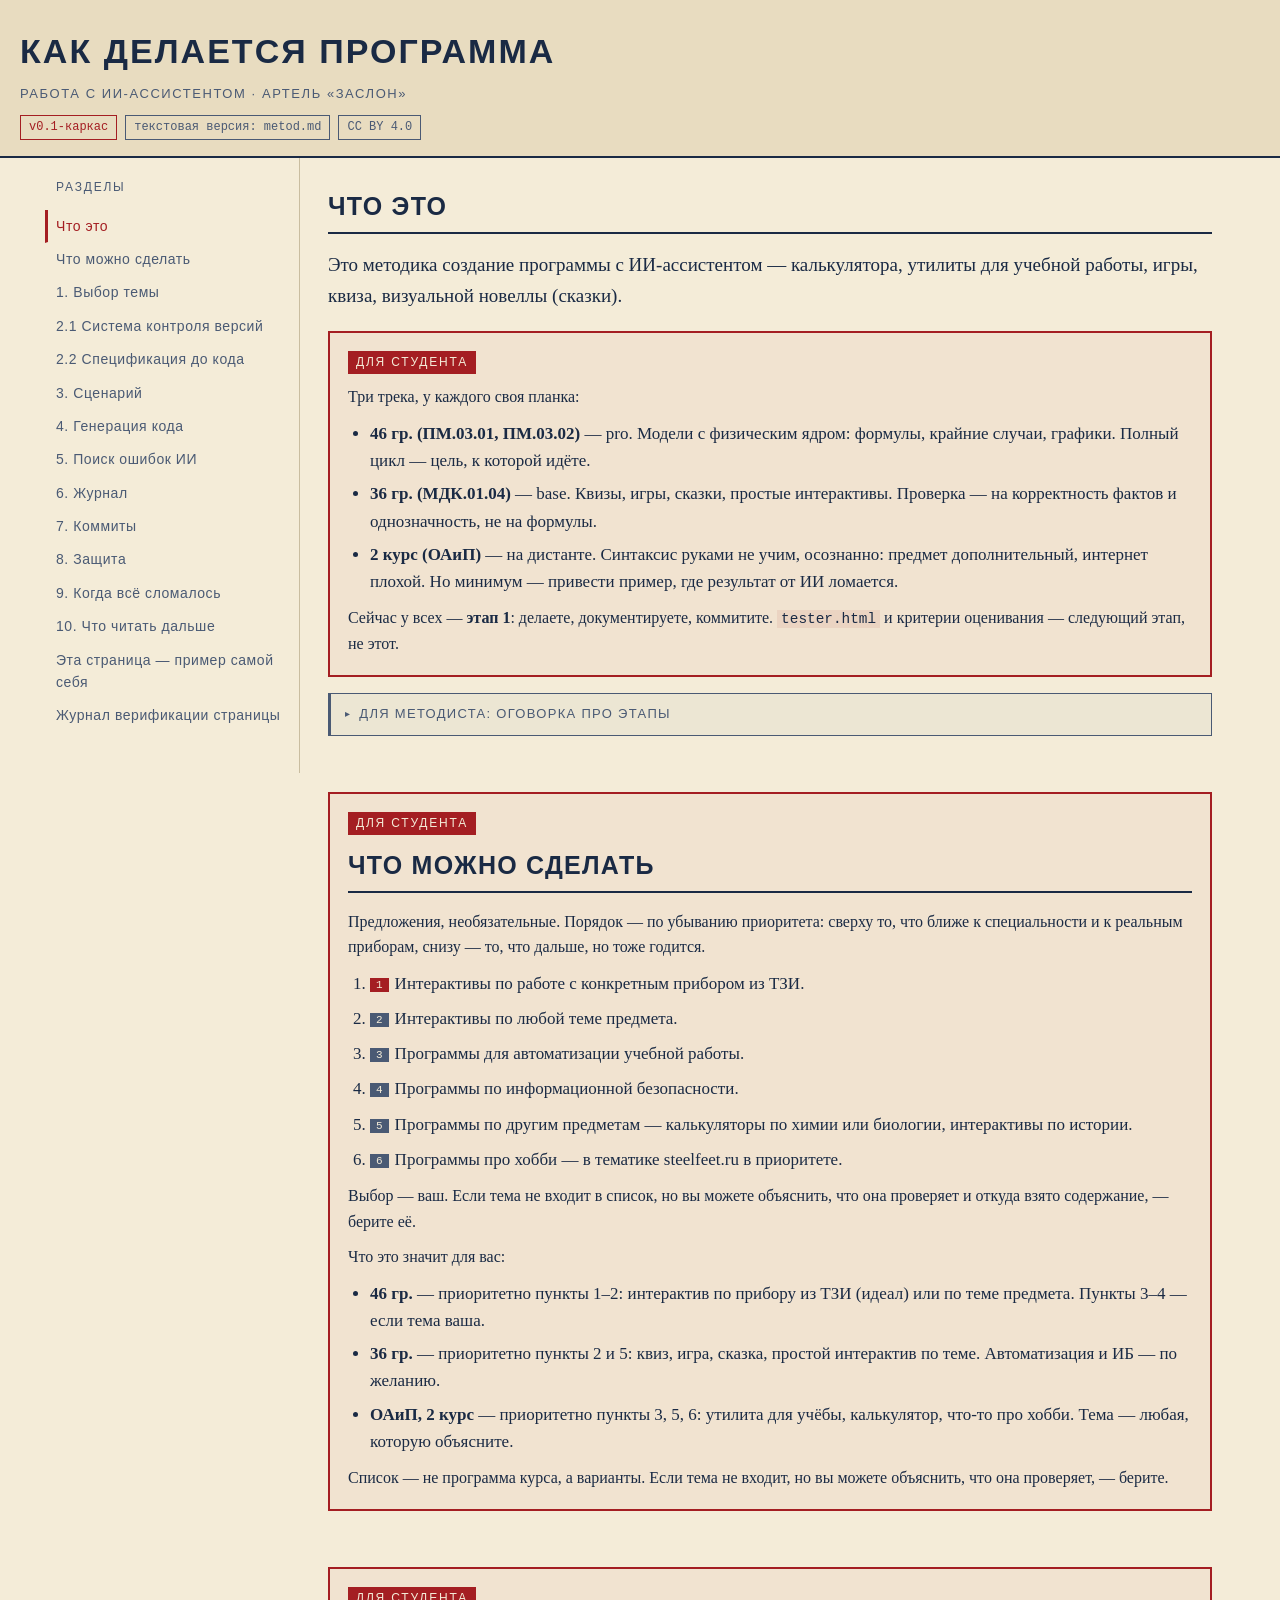
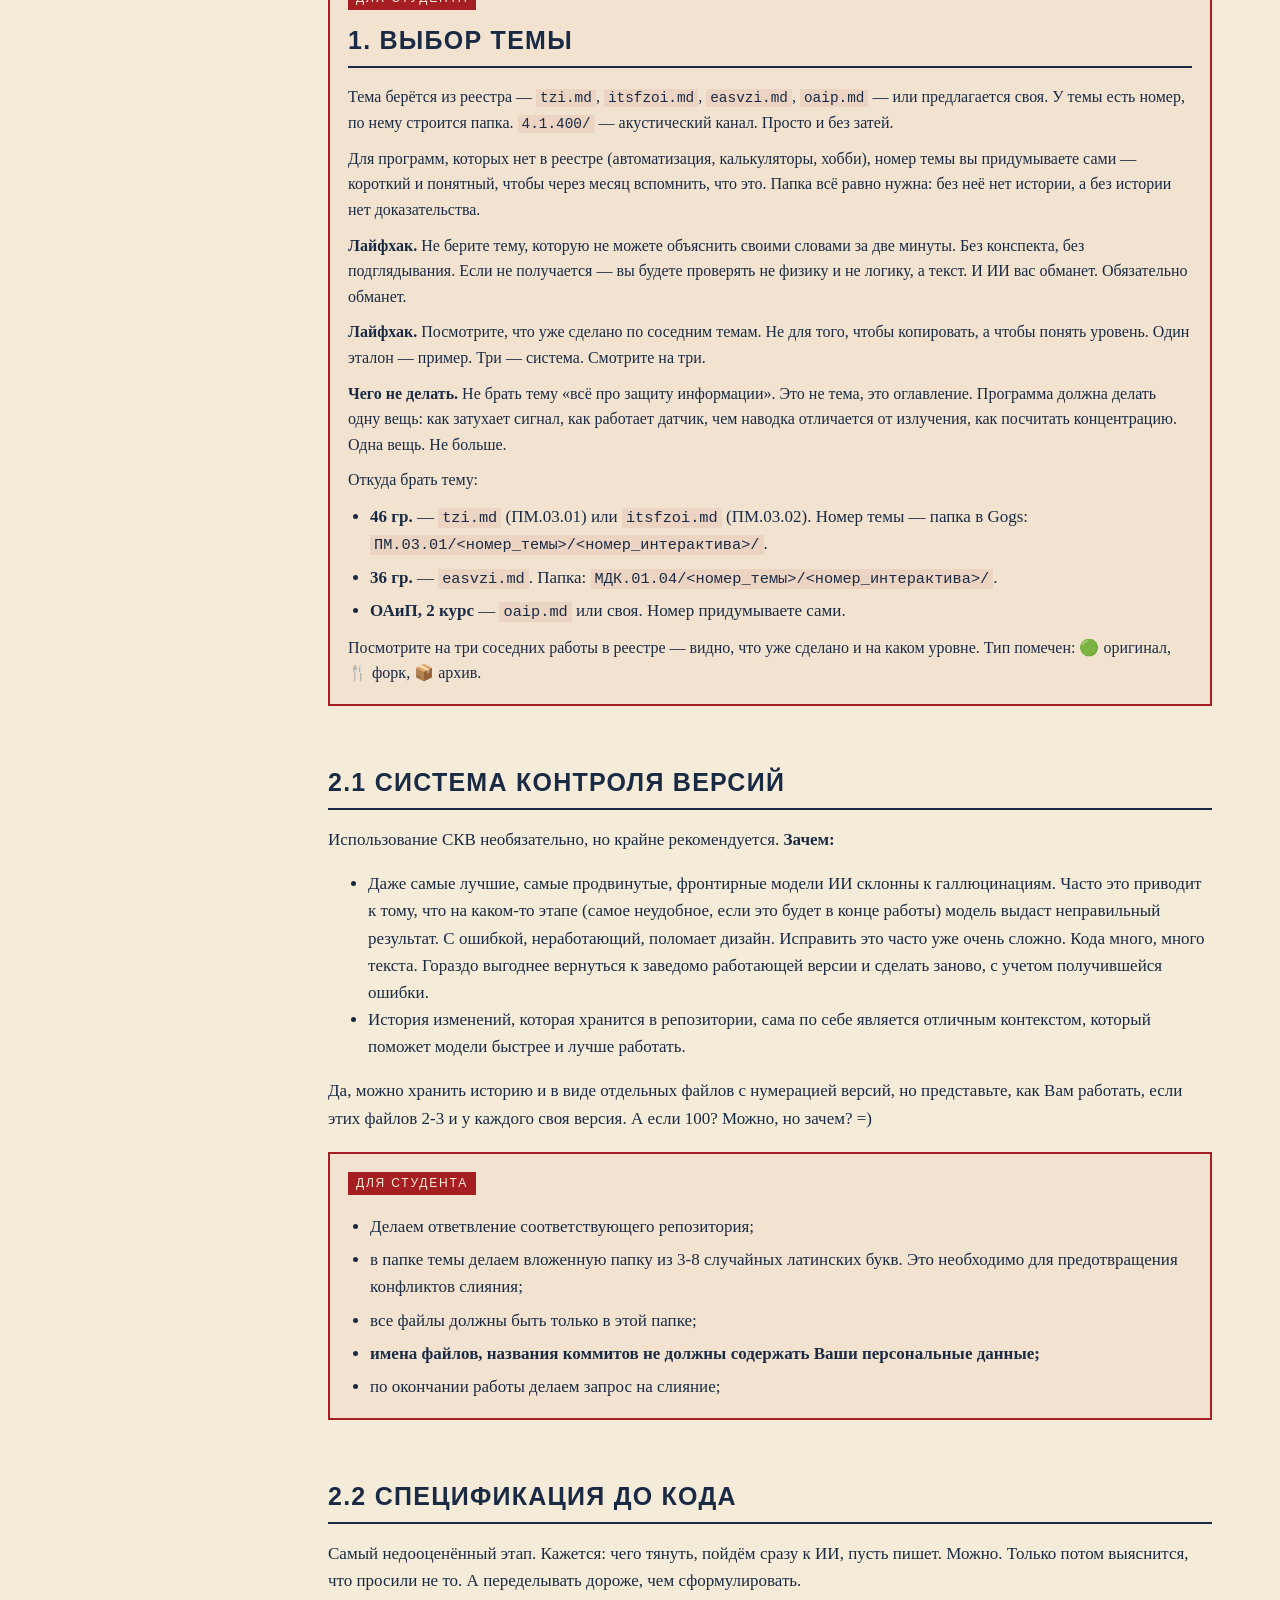
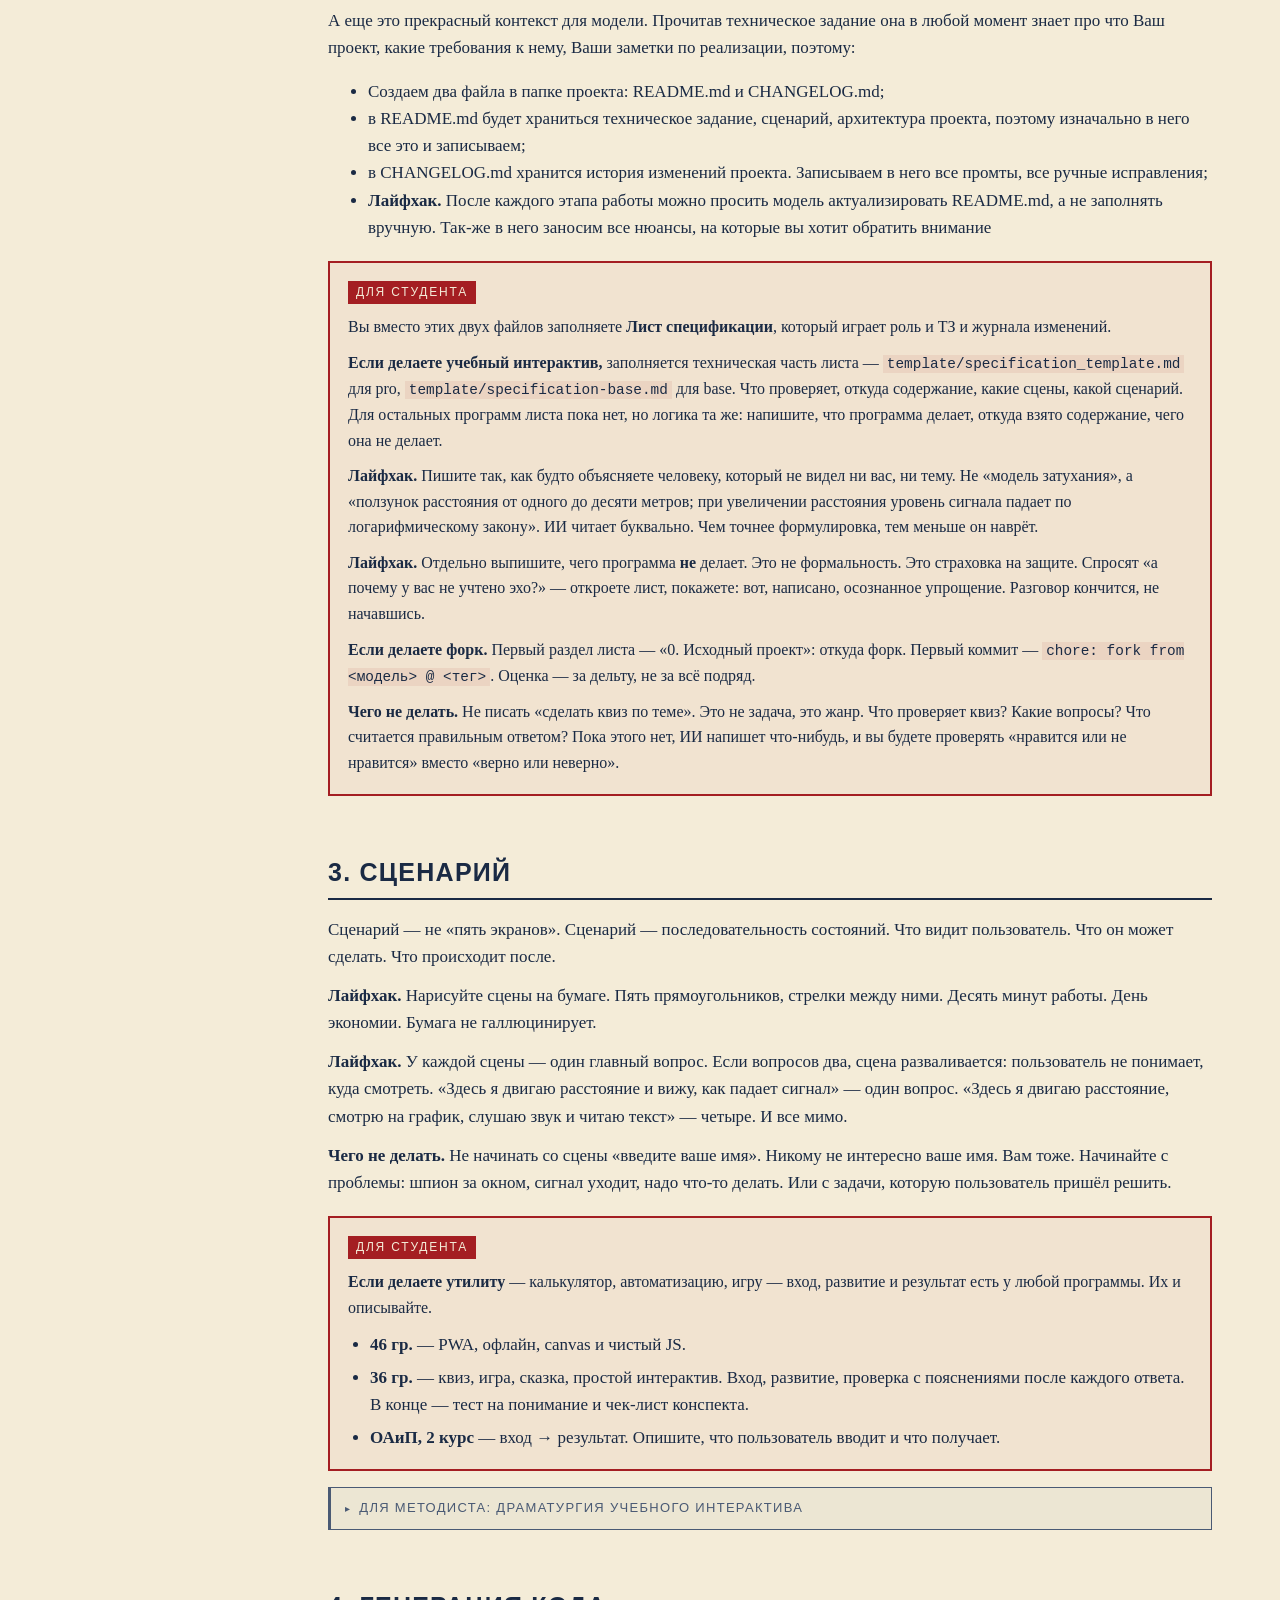
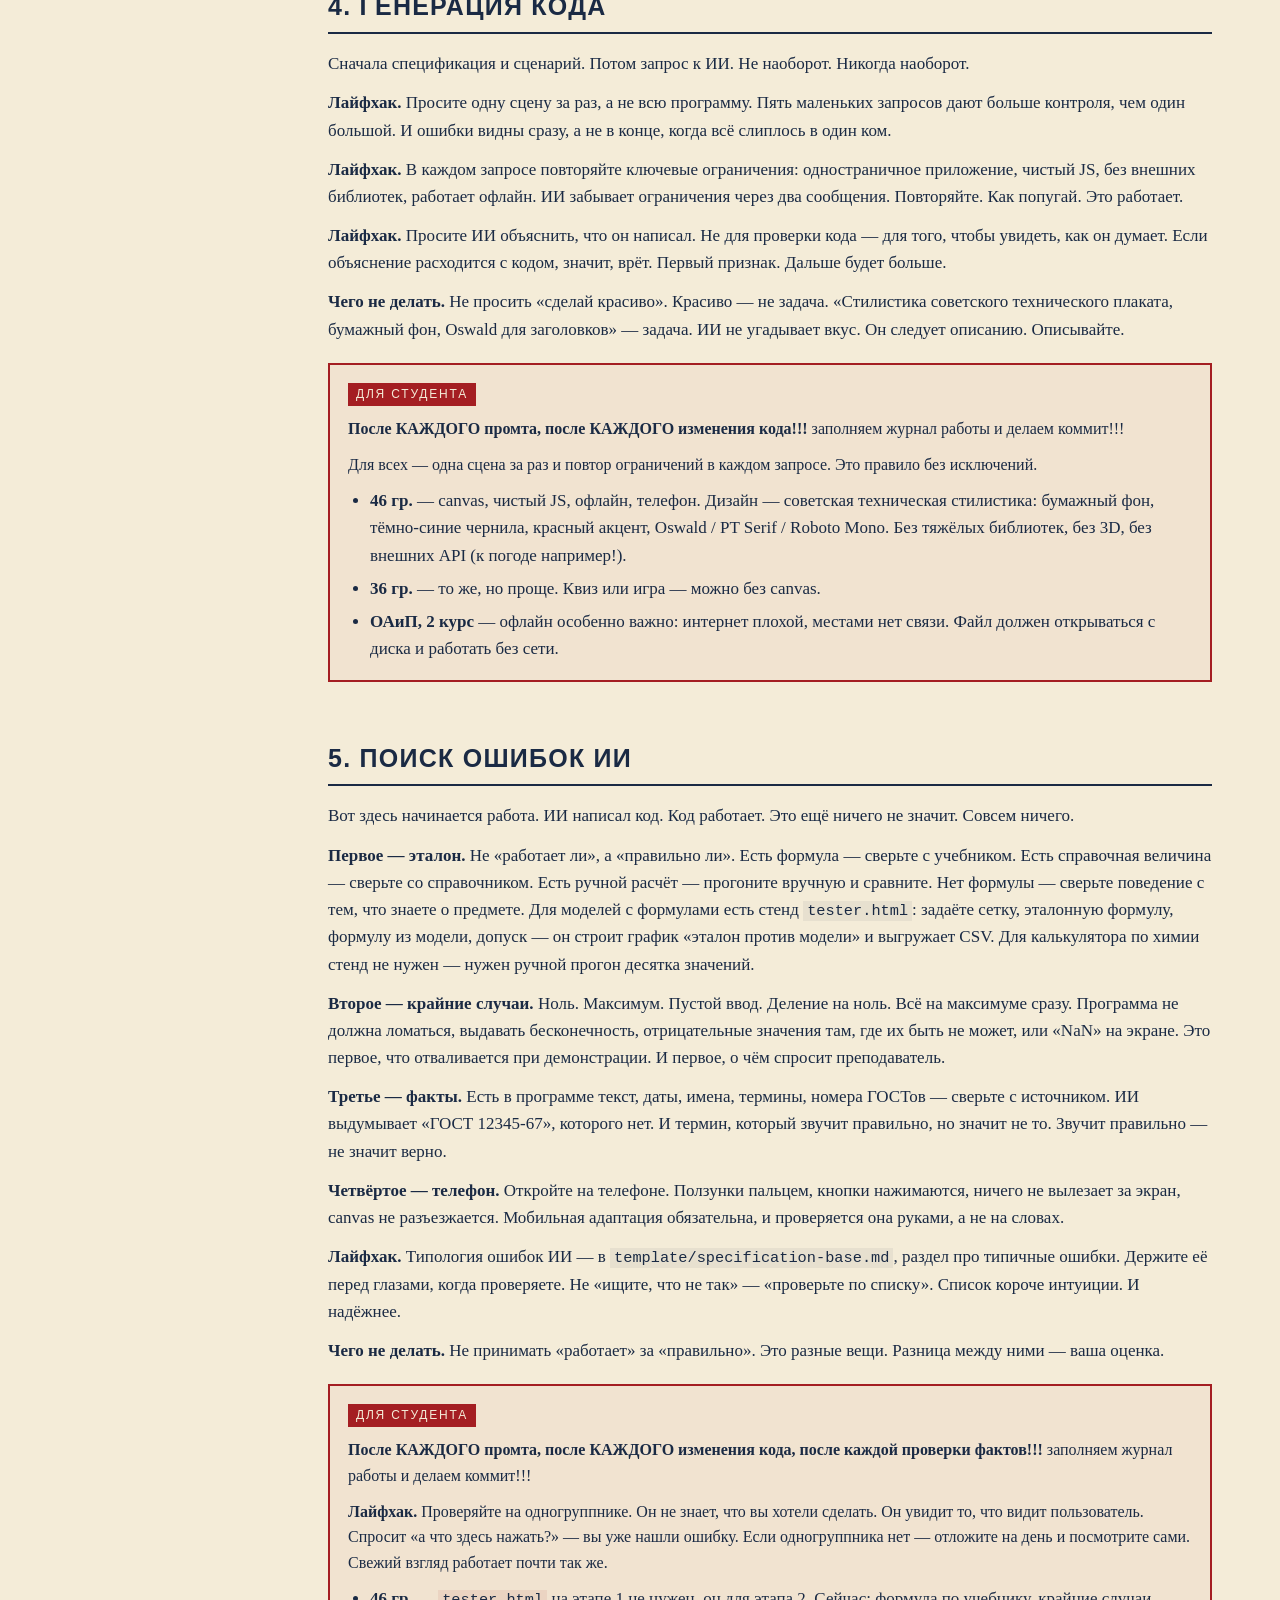
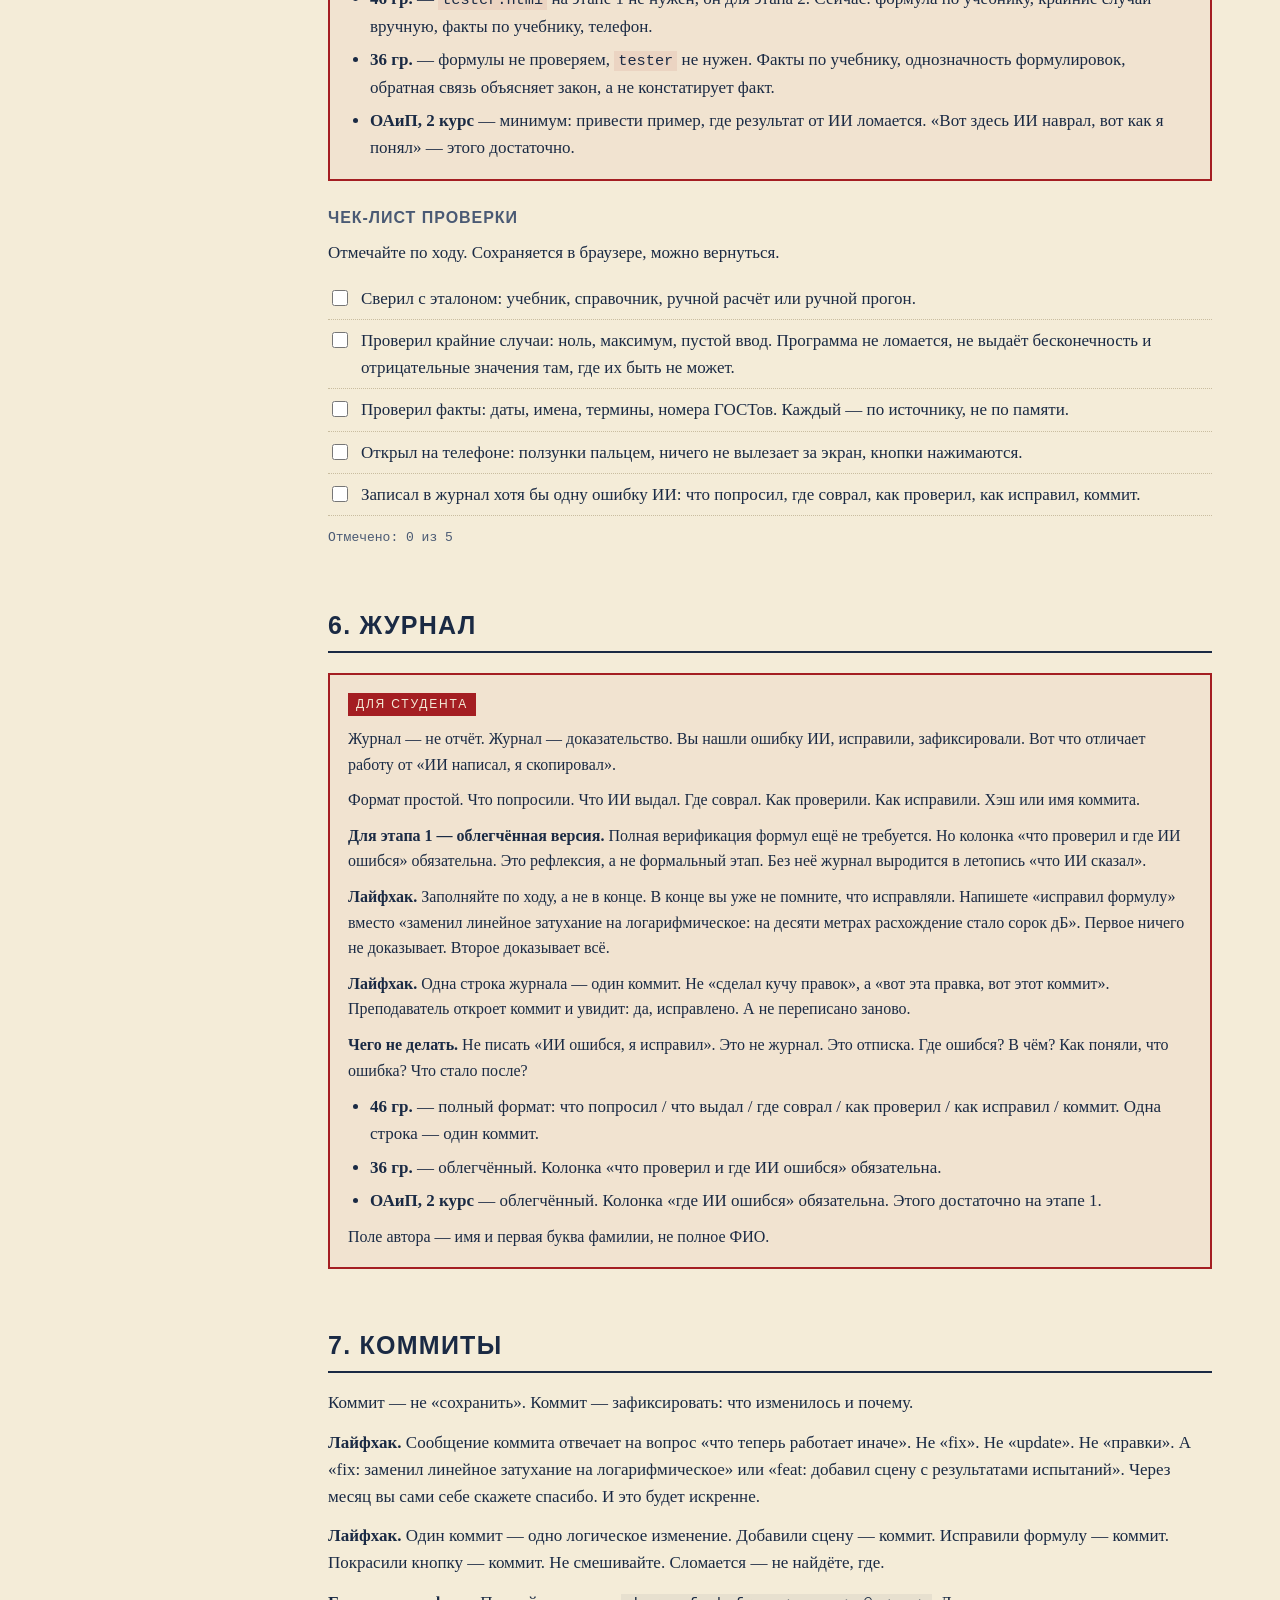
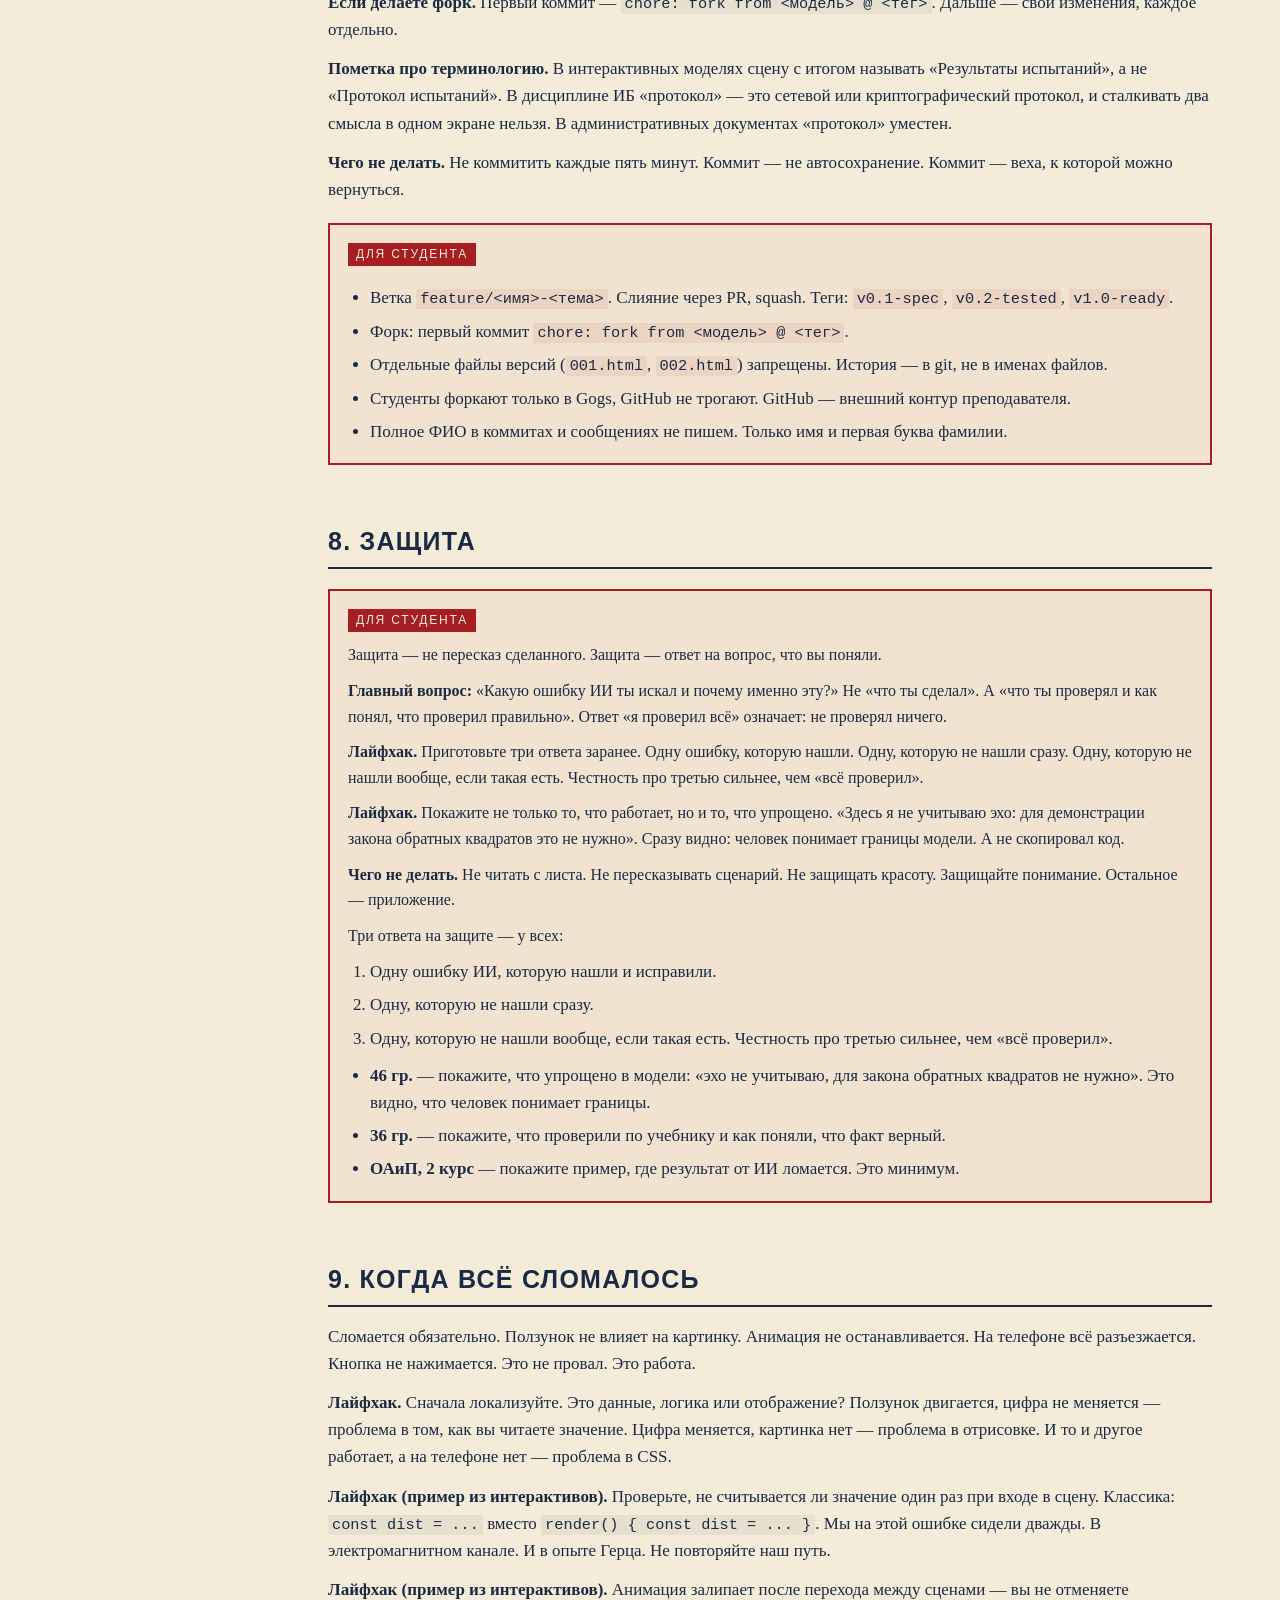
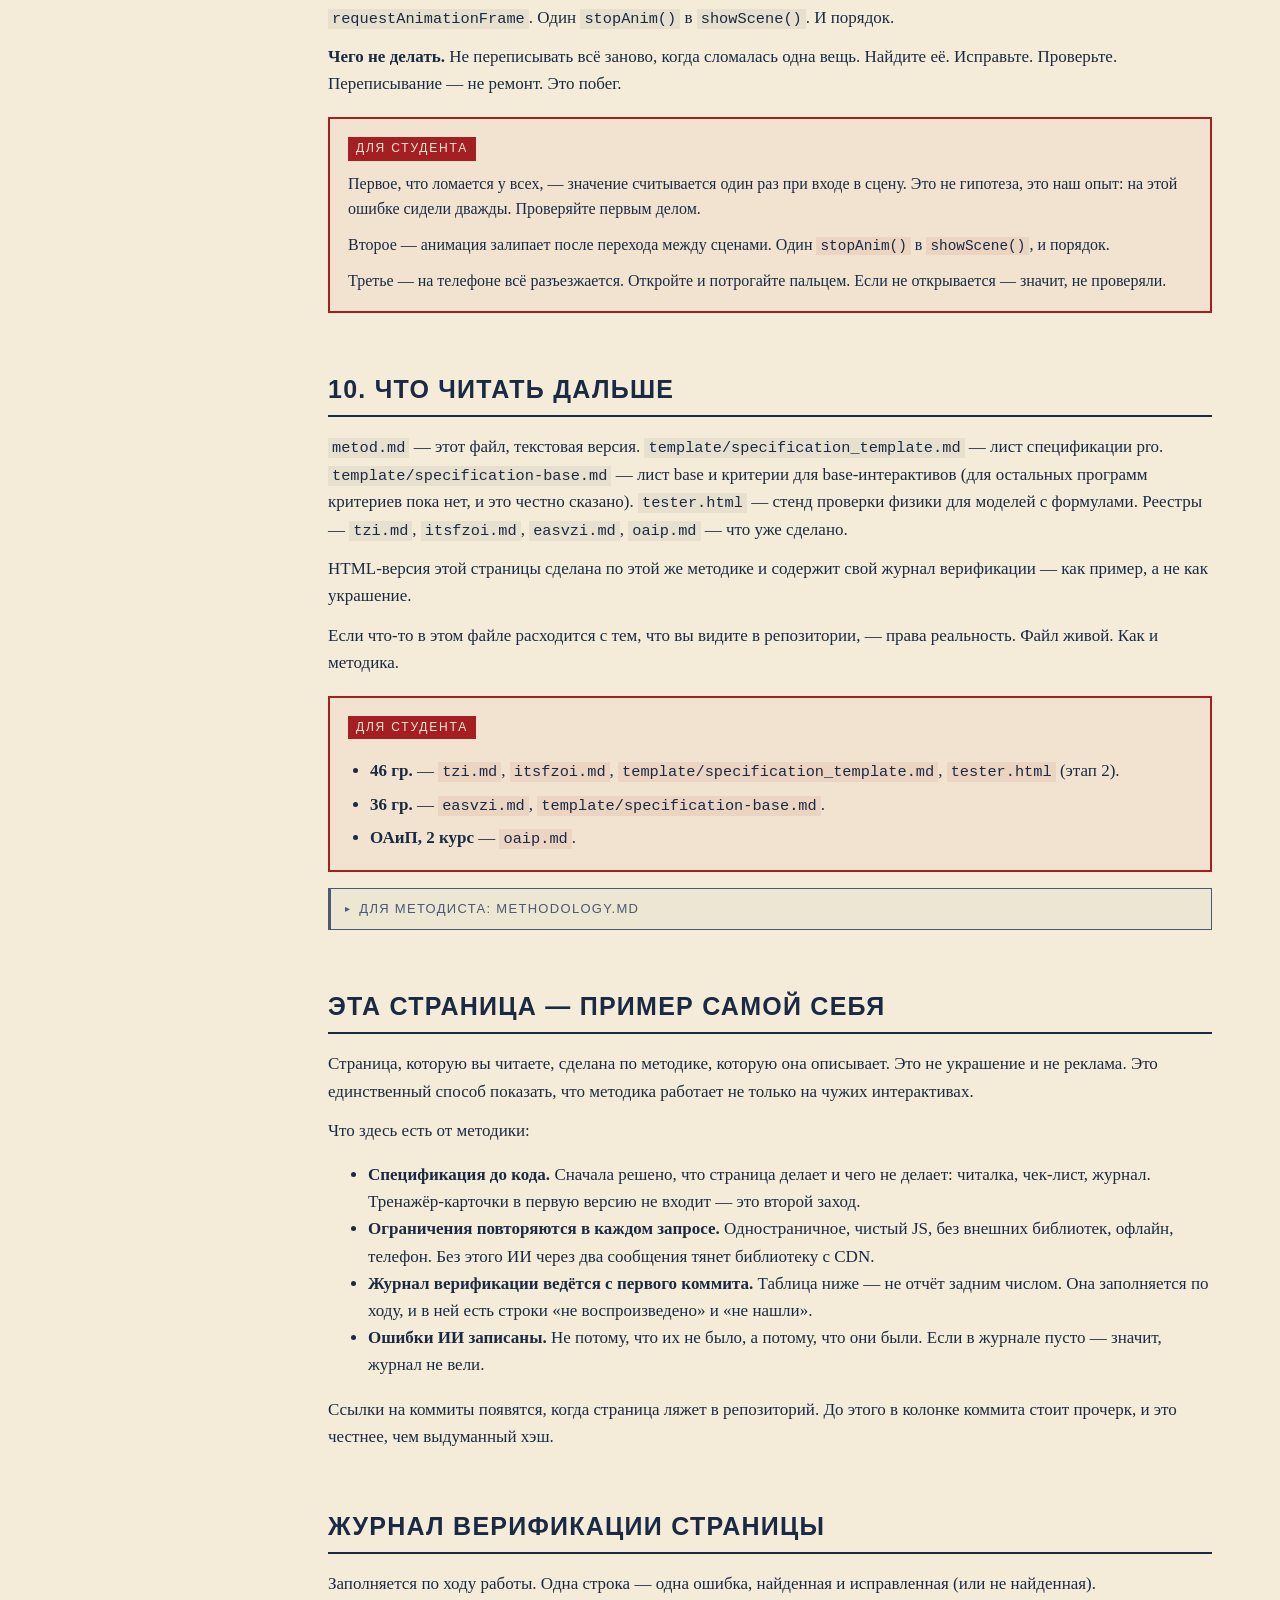
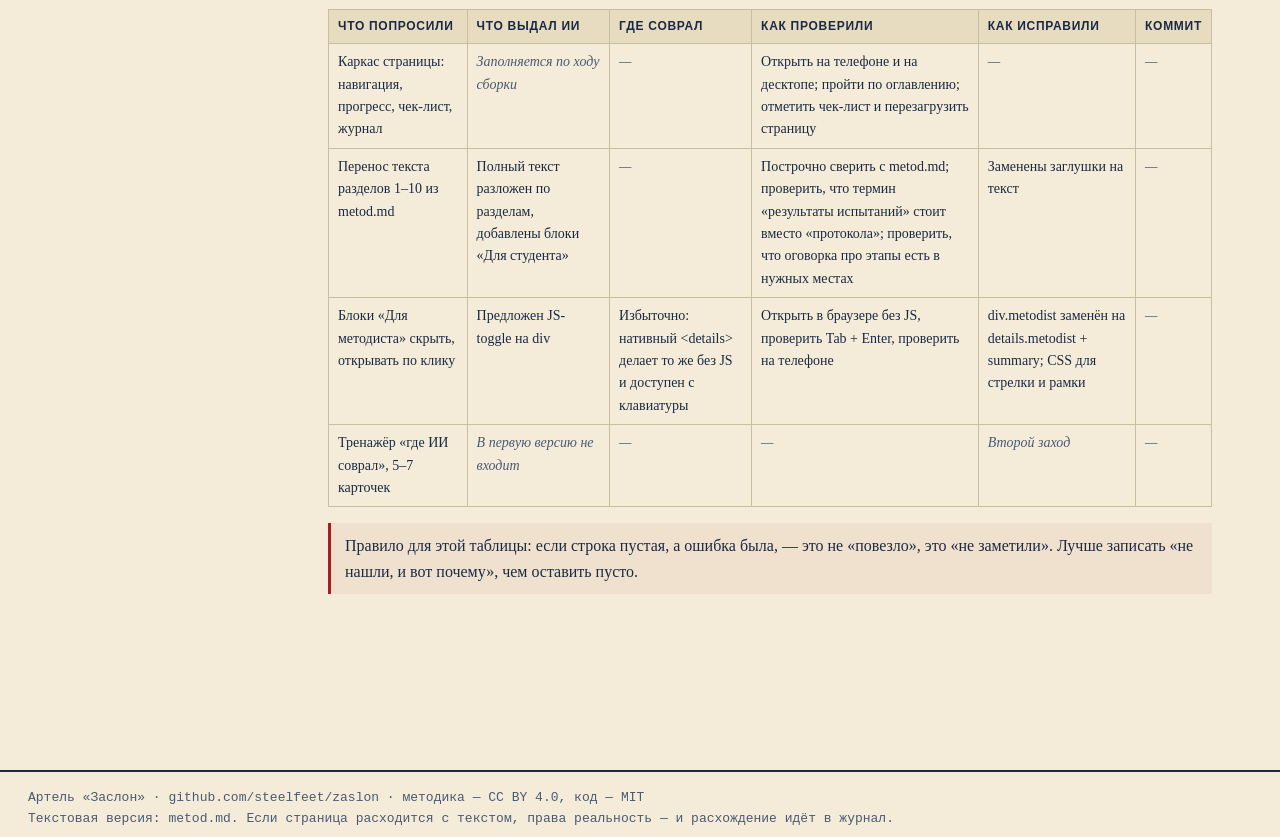
==== metod.html @ 41c7e854 "v.0.1.1.2 [metod.html] ✅ DONE" ====
<!DOCTYPE html>
<html lang="ru">
<head>
<meta charset="utf-8">
<meta name="viewport" content="width=device-width, initial-scale=1">
<title>Как делается программа — Артель «Заслон»</title>
<style>
  :root{
    --paper:#f4ecd8;
    --paper-dark:#e8dcc0;
    --ink:#1a2a44;
    --ink-soft:#4a5a74;
    --accent:#a41e22;
    --rule:#c9bda0;
    --ok:#2e6b3e;
    --warn:#8a5a00;
  }
  *{box-sizing:border-box}
  html{scroll-behavior:smooth}
  body{
    margin:0;
    background:var(--paper);
    color:var(--ink);
    font-family:'PT Serif', Georgia, 'Times New Roman', serif;
    font-size:17px;
    line-height:1.6;
  }
  #progress{
    position:fixed;top:0;left:0;height:3px;width:0;
    background:var(--accent);z-index:100;transition:width .1s linear;
  }
  header.masthead{
    border-bottom:2px solid var(--ink);
    padding:24px 20px 16px;
    background:var(--paper-dark);
  }
  header.masthead h1{
    font-family:'Oswald','Arial Narrow',Impact,sans-serif;
    font-size:clamp(22px,4vw,34px);
    letter-spacing:.06em;
    text-transform:uppercase;
    margin:0 0 6px;
  }
  header.masthead .sub{
    font-family:'Oswald','Arial Narrow',Impact,sans-serif;
    color:var(--ink-soft);
    letter-spacing:.12em;
    font-size:13px;
    text-transform:uppercase;
  }
  .badges{margin-top:10px;display:flex;gap:8px;flex-wrap:wrap}
  .badge{
    font-family:'Roboto Mono',Consolas,monospace;
    font-size:12px;
    border:1px solid var(--ink-soft);
    padding:2px 8px;
    color:var(--ink-soft);
  }
  .badge.accent{border-color:var(--accent);color:var(--accent)}

  .layout{display:grid;grid-template-columns:260px 1fr;gap:0;max-width:1200px;margin:0 auto}
  nav.toc{
    position:sticky;top:0;align-self:start;
    max-height:100vh;overflow-y:auto;
    padding:20px 16px 40px;
    border-right:1px solid var(--rule);
    font-family:'Oswald','Arial Narrow',Impact,sans-serif;
    font-size:14px;
    letter-spacing:.04em;
  }
  nav.toc a{
    display:block;padding:5px 0;color:var(--ink-soft);
    text-decoration:none;border-bottom:1px dotted transparent;
  }
  nav.toc a:hover{color:var(--ink);border-bottom-color:var(--rule)}
  nav.toc a.active{color:var(--accent);border-left:3px solid var(--accent);padding-left:8px;margin-left:-11px}
  nav.toc .toc-title{font-size:12px;letter-spacing:.15em;color:var(--ink-soft);margin-bottom:12px;text-transform:uppercase}

  main{padding:28px 28px 80px;min-width:0}
  section{margin-bottom:56px;scroll-margin-top:20px}
  h2{
    font-family:'Oswald','Arial Narrow',Impact,sans-serif;
    font-size:clamp(19px,2.6vw,25px);
    letter-spacing:.05em;
    text-transform:uppercase;
    border-bottom:2px solid var(--ink);
    padding-bottom:6px;margin:0 0 16px;
  }
  h3{
    font-family:'Oswald','Arial Narrow',Impact,sans-serif;
    font-size:16px;letter-spacing:.06em;text-transform:uppercase;
    color:var(--ink-soft);margin:24px 0 8px;
  }
  p{margin:0 0 12px}
  .lead{font-size:19px;color:var(--ink)}
  .note{
    border-left:3px solid var(--accent);
    background:rgba(164,30,34,.05);
    padding:10px 14px;margin:16px 0;font-size:16px;
  }
  code{
    font-family:'Roboto Mono',Consolas,monospace;
    font-size:.9em;background:rgba(26,42,68,.06);
    padding:1px 4px;
  }
  ol.priorities{padding-left:22px}
  ol.priorities li{margin-bottom:8px}
  ol.priorities .tag{
    font-family:'Roboto Mono',Consolas,monospace;font-size:11px;
    color:var(--paper);background:var(--ink-soft);
    padding:1px 6px;margin-right:6px;vertical-align:1px;
  }
  ol.priorities li:first-child .tag{background:var(--accent)}

  /* блок «Для студента» */
  .student{
    border:2px solid var(--accent);
    background:rgba(164,30,34,.04);
    padding:14px 18px 8px;
    margin:20px 0 8px;
    position:relative;
  }
  .student::before{
    content:"Для студента";
    display:inline-block;
    font-family:'Oswald','Arial Narrow',Impact,sans-serif;
    font-size:12px;
    letter-spacing:.15em;
    text-transform:uppercase;
    color:var(--paper);
    background:var(--accent);
    padding:2px 8px;
    margin-bottom:10px;
  }
  .student p{margin:0 0 10px;font-size:16px}
  .student ul,.student ol{padding-left:22px;margin:8px 0 10px}
  .student li{margin-bottom:6px}
  .student strong{color:var(--ink)}
  .student code{background:rgba(164,30,34,.08)}

  /* блок «Для методиста» — сворачиваемый */
  details.metodist{
    border:1px solid var(--ink-soft);
    border-left:3px solid var(--ink-soft);
    background:rgba(26,42,68,.03);
    margin:16px 0;
    padding:0;
  }
  details.metodist > summary{
    cursor:pointer;
    padding:10px 14px;
    font-family:'Oswald','Arial Narrow',Impact,sans-serif;
    font-size:13px;
    letter-spacing:.1em;
    text-transform:uppercase;
    color:var(--ink-soft);
    list-style:none;
    user-select:none;
    display:flex;
    align-items:center;
    gap:8px;
  }
  details.metodist > summary::-webkit-details-marker{display:none}
  details.metodist > summary::before{
    content:"▸";
    display:inline-block;
    font-size:10px;
    line-height:1;
    transition:transform .15s ease;
  }
  details.metodist[open] > summary::before{transform:rotate(90deg)}
  details.metodist > summary:hover{color:var(--ink)}
  details.metodist[open]{
    background:rgba(26,42,68,.06);
    border-left-color:var(--ink);
  }
  details.metodist[open] > summary{color:var(--ink)}
  details.metodist > *:not(summary){
    margin-left:14px;
    margin-right:14px;
  }
  details.metodist .note{
    margin-top:8px;
    margin-bottom:10px;
  }

  ul.checklist{list-style:none;padding:0;margin:12px 0}
  ul.checklist li{
    display:flex;gap:10px;align-items:flex-start;
    padding:7px 0;border-bottom:1px dotted var(--rule);
  }
  ul.checklist input{margin-top:5px;accent-color:var(--accent);width:16px;height:16px;flex:none}
  ul.checklist label{cursor:pointer}
  ul.checklist input:checked + label{color:var(--ink-soft);text-decoration:line-through}
  .check-progress{
    font-family:'Roboto Mono',Consolas,monospace;font-size:13px;
    color:var(--ink-soft);margin-top:8px;
  }

  .table-wrap{overflow-x:auto;margin:12px 0}
  table.journal{
    border-collapse:collapse;width:100%;min-width:720px;
    font-size:14px;
  }
  table.journal th,table.journal td{
    border:1px solid var(--rule);padding:7px 9px;
    text-align:left;vertical-align:top;
  }
  table.journal th{
    background:var(--paper-dark);
    font-family:'Oswald','Arial Narrow',Impact,sans-serif;
    font-size:12px;letter-spacing:.06em;text-transform:uppercase;
  }
  table.journal td.empty{color:var(--ink-soft);font-style:italic}
  table.journal code{font-size:12px}

  footer{
    border-top:2px solid var(--ink);margin-top:40px;padding:16px 28px;
    font-size:13px;color:var(--ink-soft);
    font-family:'Roboto Mono',Consolas,monospace;
  }
  #tocToggle{display:none}

  @media (max-width:900px){
    .layout{grid-template-columns:1fr}
    nav.toc{
      position:static;max-height:none;border-right:none;
      border-bottom:1px solid var(--rule);padding:12px 20px;
    }
    nav.toc a{display:none}
    nav.toc.open a{display:block}
    #tocToggle{
      display:block;width:100%;text-align:left;
      background:var(--paper-dark);border:1px solid var(--rule);
      font-family:'Oswald','Arial Narrow',Impact,sans-serif;
      font-size:14px;letter-spacing:.1em;text-transform:uppercase;
      padding:8px 10px;color:var(--ink);cursor:pointer;
    }
    main{padding:20px 18px 60px}
  }
</style>
</head>
<body>
<div id="progress"></div>

<header class="masthead">
  <h1>Как делается программа</h1>
  <div class="sub">Работа с ИИ-ассистентом · Артель «Заслон»</div>
  <div class="badges">
    <span class="badge accent">v0.1-каркас</span>
    <span class="badge">текстовая версия: metod.md</span>
    <span class="badge">CC BY 4.0</span>
  </div>
</header>

<div class="layout">

<nav class="toc" id="toc">
  <button id="tocToggle" aria-expanded="false">Оглавление ▾</button>
  <div class="toc-title">Разделы</div>
  <a href="#intro">Что это</a>
  <a href="#predlozheniya">Что можно сделать</a>
  <a href="#s1">1. Выбор темы</a>
  <a href="#s2_1">2.1 Система контроля версий</a>
  <a href="#s2">2.2 Спецификация до кода</a>
  <a href="#s3">3. Сценарий</a>
  <a href="#s4">4. Генерация кода</a>
  <a href="#s5">5. Поиск ошибок ИИ</a>
  <a href="#s6">6. Журнал</a>
  <a href="#s7">7. Коммиты</a>
  <a href="#s8">8. Защита</a>
  <a href="#s9">9. Когда всё сломалось</a>
  <a href="#s10">10. Что читать дальше</a>
  <a href="#self">Эта страница — пример самой себя</a>
  <a href="#journal">Журнал верификации страницы</a>
</nav>

<main>

<section id="intro">
  <h2>Что это</h2>
  <p class="lead">Это методика создание программы с ИИ-ассистентом — калькулятора, утилиты для учебной работы, игры, квиза, визуальной новеллы (сказки).</p>

  <div class="student">
    <p>Три трека, у каждого своя планка:</p>
    <ul>
      <li><strong>46 гр. (ПМ.03.01, ПМ.03.02)</strong> — pro. Модели с физическим ядром: формулы, крайние случаи, графики. Полный цикл — цель, к которой идёте.</li>
      <li><strong>36 гр. (МДК.01.04)</strong> — base. Квизы, игры, сказки, простые интерактивы. Проверка — на корректность фактов и однозначность, не на формулы.</li>
      <li><strong>2 курс (ОАиП)</strong> — на дистанте. Синтаксис руками не учим, осознанно: предмет дополнительный, интернет плохой. Но минимум — привести пример, где результат от ИИ ломается.</li>
    </ul>
    <p>Сейчас у всех — <strong>этап 1</strong>: делаете, документируете, коммитите. <code>tester.html</code> и критерии оценивания — следующий этап, не этот.</p>
  </div>

  <details class="metodist">
    <summary>Для методиста: оговорка про этапы</summary>
    <div class="note"><strong>Оговорка про этапы.</strong> Методика вводится поэтапно. Сейчас — этап 1: работа с документированием, без формальной верификации формул и без критериев оценивания. Полный цикл, описанный ниже, — цель, а не текущее требование. Где этап 1 отличается — сказано в разделе.</div>
  </details>
</section>

<section id="predlozheniya">
  <div class="student">
    <h2>Что можно сделать</h2>
    <p>Предложения, необязательные. Порядок — по убыванию приоритета: сверху то, что ближе к специальности и к реальным приборам, снизу — то, что дальше, но тоже годится.</p>
    <ol class="priorities">
      <li><span class="tag">1</span>Интерактивы по работе с конкретным прибором из ТЗИ.</li>
      <li><span class="tag">2</span>Интерактивы по любой теме предмета.</li>
      <li><span class="tag">3</span>Программы для автоматизации учебной работы.</li>
      <li><span class="tag">4</span>Программы по информационной безопасности.</li>
      <li><span class="tag">5</span>Программы по другим предметам — калькуляторы по химии или биологии, интерактивы по истории.</li>
      <li><span class="tag">6</span>Программы про хобби — в тематике steelfeet.ru в приоритете.</li>
    </ol>
    <p>Выбор — ваш. Если тема не входит в список, но вы можете объяснить, что она проверяет и откуда взято содержание, — берите её.</p>

    <p>Что это значит для вас:</p>
    <ul>
      <li><strong>46 гр.</strong> — приоритетно пункты 1–2: интерактив по прибору из ТЗИ (идеал) или по теме предмета. Пункты 3–4 — если тема ваша.</li>
      <li><strong>36 гр.</strong> — приоритетно пункты 2 и 5: квиз, игра, сказка, простой интерактив по теме. Автоматизация и ИБ — по желанию.</li>
      <li><strong>ОАиП, 2 курс</strong> — приоритетно пункты 3, 5, 6: утилита для учёбы, калькулятор, что-то про хобби. Тема — любая, которую объясните.</li>
    </ul>
    <p>Список — не программа курса, а варианты. Если тема не входит, но вы можете объяснить, что она проверяет, — берите.</p>
  </div>
</section>

<section id="s1">
  <div class="student">

  <h2>1. Выбор темы</h2>
    <p>Тема берётся из реестра — <code>tzi.md</code>, <code>itsfzoi.md</code>, <code>easvzi.md</code>, <code>oaip.md</code> — или предлагается своя. У темы есть номер, по нему строится папка. <code>4.1.400/</code> — акустический канал. Просто и без затей.</p>
    <p>Для программ, которых нет в реестре (автоматизация, калькуляторы, хобби), номер темы вы придумываете сами — короткий и понятный, чтобы через месяц вспомнить, что это. Папка всё равно нужна: без неё нет истории, а без истории нет доказательства.</p>
    <p><strong>Лайфхак.</strong> Не берите тему, которую не можете объяснить своими словами за две минуты. Без конспекта, без подглядывания. Если не получается — вы будете проверять не физику и не логику, а текст. И ИИ вас обманет. Обязательно обманет.</p>
    <p><strong>Лайфхак.</strong> Посмотрите, что уже сделано по соседним темам. Не для того, чтобы копировать, а чтобы понять уровень. Один эталон — пример. Три — система. Смотрите на три.</p>
    <p><strong>Чего не делать.</strong> Не брать тему «всё про защиту информации». Это не тема, это оглавление. Программа должна делать одну вещь: как затухает сигнал, как работает датчик, чем наводка отличается от излучения, как посчитать концентрацию. Одна вещь. Не больше.</p>

    <p>Откуда брать тему:</p>
    <ul>
      <li><strong>46 гр.</strong> — <code>tzi.md</code> (ПМ.03.01) или <code>itsfzoi.md</code> (ПМ.03.02). Номер темы — папка в Gogs: <code>ПМ.03.01/&lt;номер_темы&gt;/&lt;номер_интерактива&gt;/</code>.</li>
      <li><strong>36 гр.</strong> — <code>easvzi.md</code>. Папка: <code>МДК.01.04/&lt;номер_темы&gt;/&lt;номер_интерактива&gt;/</code>.</li>
      <li><strong>ОАиП, 2 курс</strong> — <code>oaip.md</code> или своя. Номер придумываете сами.</li>
    </ul>
    <p>Посмотрите на три соседних работы в реестре — видно, что уже сделано и на каком уровне. Тип помечен: 🟢 оригинал, 🍴 форк, 📦 архив.</p>
  </div>
</section>

<section id="s2_1">
  <h2>2.1 Система контроля версий</h2>
  <p>Использование СКВ необязательно, но крайне рекомендуется. <strong>Зачем:</strong></p>
  <ul>
    <li>Даже самые лучшие, самые продвинутые, фронтирные модели ИИ склонны к галлюцинациям. Часто это приводит к тому, что на каком-то этапе (самое неудобное, если это будет в конце работы) модель выдаст неправильный результат. С ошибкой, неработающий, поломает дизайн. Исправить это часто уже очень сложно. Кода много, много текста. Гораздо выгоднее вернуться к заведомо работающей версии и сделать заново, с учетом получившейся ошибки.</li>
    <li>История изменений, которая хранится в репозитории, сама по себе является отличным контекстом, который поможет модели быстрее и лучше работать.</li>
  </ul>
  <p>Да, можно хранить историю и в виде отдельных файлов с нумерацией версий, но представьте, как Вам работать, если этих файлов 2-3 и у каждого своя версия. А если 100? Можно, но зачем? =)</p>
  <div class="student">
    <ul>
      <li>Делаем ответвление соответствующего репозитория;</li>
      <li>в папке темы делаем вложенную папку из 3-8 случайных латинских букв. Это необходимо для предотвращения конфликтов слияния;</li>
      <li>все файлы должны быть только в этой папке;</li>
      <li><strong>имена файлов, названия коммитов не должны содержать Ваши персональные данные;</strong></li>
      <li>по окончании работы делаем запрос на слияние;</li>
    </ul>
  </div>
</section>

  <section id="s2">
  <h2>2.2 Спецификация до кода</h2>
  <p>Самый недооценённый этап. Кажется: чего тянуть, пойдём сразу к ИИ, пусть пишет. Можно. Только потом выяснится, что просили не то. А переделывать дороже, чем сформулировать.</p>
  <p>А еще это прекрасный контекст для модели. Прочитав техническое задание она в любой момент знает про что Ваш проект, какие требования к нему, Ваши заметки по реализации, поэтому:</p>
    <ul>
      <li>Создаем два файла в папке проекта: README.md и CHANGELOG.md;</li>
      <li>в README.md будет храниться техническое задание, сценарий, архитектура проекта, поэтому изначально в него все это и записываем;</li>
      <li>в CHANGELOG.md хранится история изменений проекта. Записываем в него все промты, все ручные исправления;</li>
      <li><strong>Лайфхак.</strong> После каждого этапа работы можно просить модель актуализировать README.md, а не заполнять вручную. Так-же в него заносим все нюансы, на которые вы хотит обратить внимание</li>
    </ul>

  <div class="student">
    <p>Вы вместо этих двух файлов заполняете <strong>Лист спецификации</strong>, который играет роль и ТЗ и журнала изменений.</p>
    <p><strong>Если делаете учебный интерактив,</strong> заполняется техническая часть листа — <code>template/specification_template.md</code> для pro, <code>template/specification-base.md</code> для base. Что проверяет, откуда содержание, какие сцены, какой сценарий. Для остальных программ листа пока нет, но логика та же: напишите, что программа делает, откуда взято содержание, чего она не делает.</p>
    <p><strong>Лайфхак.</strong> Пишите так, как будто объясняете человеку, который не видел ни вас, ни тему. Не «модель затухания», а «ползунок расстояния от одного до десяти метров; при увеличении расстояния уровень сигнала падает по логарифмическому закону». ИИ читает буквально. Чем точнее формулировка, тем меньше он наврёт.</p>
    <p><strong>Лайфхак.</strong> Отдельно выпишите, чего программа <strong>не</strong> делает. Это не формальность. Это страховка на защите. Спросят «а почему у вас не учтено эхо?» — откроете лист, покажете: вот, написано, осознанное упрощение. Разговор кончится, не начавшись.</p>
    <p><strong>Если делаете форк.</strong> Первый раздел листа — «0. Исходный проект»: откуда форк. Первый коммит — <code>chore: fork from &lt;модель&gt; @ &lt;тег&gt;</code>. Оценка — за дельту, не за всё подряд.</p>
    <p><strong>Чего не делать.</strong> Не писать «сделать квиз по теме». Это не задача, это жанр. Что проверяет квиз? Какие вопросы? Что считается правильным ответом? Пока этого нет, ИИ напишет что-нибудь, и вы будете проверять «нравится или не нравится» вместо «верно или неверно».</p>
  </div>
</section>

<section id="s3">
  <h2>3. Сценарий</h2>
  <p>Сценарий — не «пять экранов». Сценарий — последовательность состояний. Что видит пользователь. Что он может сделать. Что происходит после.</p>
  <p><strong>Лайфхак.</strong> Нарисуйте сцены на бумаге. Пять прямоугольников, стрелки между ними. Десять минут работы. День экономии. Бумага не галлюцинирует.</p>
  <p><strong>Лайфхак.</strong> У каждой сцены — один главный вопрос. Если вопросов два, сцена разваливается: пользователь не понимает, куда смотреть. «Здесь я двигаю расстояние и вижу, как падает сигнал» — один вопрос. «Здесь я двигаю расстояние, смотрю на график, слушаю звук и читаю текст» — четыре. И все мимо.</p>
  <p><strong>Чего не делать.</strong> Не начинать со сцены «введите ваше имя». Никому не интересно ваше имя. Вам тоже. Начинайте с проблемы: шпион за окном, сигнал уходит, надо что-то делать. Или с задачи, которую пользователь пришёл решить.</p>

  <div class="student">
    <p><strong>Если делаете утилиту</strong> — калькулятор, автоматизацию, игру — вход, развитие и результат есть у любой программы. Их и описывайте.</p>
    <ul>
      <li><strong>46 гр.</strong> — PWA, офлайн, canvas и чистый JS.</li>
      <li><strong>36 гр.</strong> — квиз, игра, сказка, простой интерактив. Вход, развитие, проверка с пояснениями после каждого ответа. В конце — тест на понимание и чек-лист конспекта.</li>
      <li><strong>ОАиП, 2 курс</strong> — вход → результат. Опишите, что пользователь вводит и что получает.</li>
    </ul>
  </div>

  <details class="metodist">
    <summary>Для методиста: драматургия учебного интерактива</summary>
    <p><strong>Если делаете учебный интерактив,</strong> драматургия фиксирована: цель на первом экране (проверяемо: «после прохождения сможете…») → актуализация → определения для тетради (блок «ЗАПИШИ В ТЕТРАДЬ», визуально отделён, 3–4 строки, это конспект, а не текст для чтения) → новая тема → применение → проверка с пояснениями и чек-листом конспекта. Этот порядок не меняется.</p>
  </details>
</section>

<section id="s4">
  <h2>4. Генерация кода</h2>
  <p>Сначала спецификация и сценарий. Потом запрос к ИИ. Не наоборот. Никогда наоборот.</p>
  <p><strong>Лайфхак.</strong> Просите одну сцену за раз, а не всю программу. Пять маленьких запросов дают больше контроля, чем один большой. И ошибки видны сразу, а не в конце, когда всё слиплось в один ком.</p>
  <p><strong>Лайфхак.</strong> В каждом запросе повторяйте ключевые ограничения: одностраничное приложение, чистый JS, без внешних библиотек, работает офлайн. ИИ забывает ограничения через два сообщения. Повторяйте. Как попугай. Это работает.</p>
  <p><strong>Лайфхак.</strong> Просите ИИ объяснить, что он написал. Не для проверки кода — для того, чтобы увидеть, как он думает. Если объяснение расходится с кодом, значит, врёт. Первый признак. Дальше будет больше.</p>
  <p><strong>Чего не делать.</strong> Не просить «сделай красиво». Красиво — не задача. «Стилистика советского технического плаката, бумажный фон, Oswald для заголовков» — задача. ИИ не угадывает вкус. Он следует описанию. Описывайте.</p>

  <div class="student">
    <p><strong>После КАЖДОГО промта, после КАЖДОГО изменения кода!!!</strong> заполняем журнал работы и делаем коммит!!!</p>
    <p>Для всех — одна сцена за раз и повтор ограничений в каждом запросе. Это правило без исключений.</p>
    <ul>
      <li><strong>46 гр.</strong> — canvas, чистый JS, офлайн, телефон. Дизайн — советская техническая стилистика: бумажный фон, тёмно-синие чернила, красный акцент, Oswald / PT Serif / Roboto Mono. Без тяжёлых библиотек, без 3D, без внешних API (к погоде например!).</li>
      <li><strong>36 гр.</strong> — то же, но проще. Квиз или игра — можно без canvas.</li>
      <li><strong>ОАиП, 2 курс</strong> — офлайн особенно важно: интернет плохой, местами нет связи. Файл должен открываться с диска и работать без сети.</li>
    </ul>
  </div>
</section>

<section id="s5">
  <h2>5. Поиск ошибок ИИ</h2>
  <p>Вот здесь начинается работа. ИИ написал код. Код работает. Это ещё ничего не значит. Совсем ничего.</p>
  <p><strong>Первое — эталон.</strong> Не «работает ли», а «правильно ли». Есть формула — сверьте с учебником. Есть справочная величина — сверьте со справочником. Есть ручной расчёт — прогоните вручную и сравните. Нет формулы — сверьте поведение с тем, что знаете о предмете. Для моделей с формулами есть стенд <code>tester.html</code>: задаёте сетку, эталонную формулу, формулу из модели, допуск — он строит график «эталон против модели» и выгружает CSV. Для калькулятора по химии стенд не нужен — нужен ручной прогон десятка значений.</p>
  <p><strong>Второе — крайние случаи.</strong> Ноль. Максимум. Пустой ввод. Деление на ноль. Всё на максимуме сразу. Программа не должна ломаться, выдавать бесконечность, отрицательные значения там, где их быть не может, или «NaN» на экране. Это первое, что отваливается при демонстрации. И первое, о чём спросит преподаватель.</p>
  <p><strong>Третье — факты.</strong> Есть в программе текст, даты, имена, термины, номера ГОСТов — сверьте с источником. ИИ выдумывает «ГОСТ 12345-67», которого нет. И термин, который звучит правильно, но значит не то. Звучит правильно — не значит верно.</p>
  <p><strong>Четвёртое — телефон.</strong> Откройте на телефоне. Ползунки пальцем, кнопки нажимаются, ничего не вылезает за экран, canvas не разъезжается. Мобильная адаптация обязательна, и проверяется она руками, а не на словах.</p>
  <p><strong>Лайфхак.</strong> Типология ошибок ИИ — в <code>template/specification-base.md</code>, раздел про типичные ошибки. Держите её перед глазами, когда проверяете. Не «ищите, что не так» — «проверьте по списку». Список короче интуиции. И надёжнее.</p>
  <p><strong>Чего не делать.</strong> Не принимать «работает» за «правильно». Это разные вещи. Разница между ними — ваша оценка.</p>

  <div class="student">
    <p><strong>После КАЖДОГО промта, после КАЖДОГО изменения кода, после каждой проверки фактов!!!</strong> заполняем журнал работы и делаем коммит!!!</p>
    <p><strong>Лайфхак.</strong> Проверяйте на одногруппнике. Он не знает, что вы хотели сделать. Он увидит то, что видит пользователь. Спросит «а что здесь нажать?» — вы уже нашли ошибку. Если одногруппника нет — отложите на день и посмотрите сами. Свежий взгляд работает почти так же.</p>
    <ul>
      <li><strong>46 гр.</strong> — <code>tester.html</code> на этапе 1 не нужен, он для этапа 2. Сейчас: формула по учебнику, крайние случаи вручную, факты по учебнику, телефон.</li>
      <li><strong>36 гр.</strong> — формулы не проверяем, <code>tester</code> не нужен. Факты по учебнику, однозначность формулировок, обратная связь объясняет закон, а не констатирует факт.</li>
      <li><strong>ОАиП, 2 курс</strong> — минимум: привести пример, где результат от ИИ ломается. «Вот здесь ИИ наврал, вот как я понял» — этого достаточно.</li>
    </ul>
  </div>

  <h3>Чек-лист проверки</h3>
  <p>Отмечайте по ходу. Сохраняется в браузере, можно вернуться.</p>
  <ul class="checklist" id="checklist">
    <li><input type="checkbox" id="c1"><label for="c1">Сверил с эталоном: учебник, справочник, ручной расчёт или ручной прогон.</label></li>
    <li><input type="checkbox" id="c2"><label for="c2">Проверил крайние случаи: ноль, максимум, пустой ввод. Программа не ломается, не выдаёт бесконечность и отрицательные значения там, где их быть не может.</label></li>
    <li><input type="checkbox" id="c3"><label for="c3">Проверил факты: даты, имена, термины, номера ГОСТов. Каждый — по источнику, не по памяти.</label></li>
    <li><input type="checkbox" id="c4"><label for="c4">Открыл на телефоне: ползунки пальцем, ничего не вылезает за экран, кнопки нажимаются.</label></li>
    <li><input type="checkbox" id="c5"><label for="c5">Записал в журнал хотя бы одну ошибку ИИ: что попросил, где соврал, как проверил, как исправил, коммит.</label></li>
  </ul>
  <div class="check-progress" id="checkProgress">Отмечено: 0 из 5</div>
</section>

<section id="s6">
  <h2>6. Журнал</h2>
  <div class="student">
    <p>Журнал — не отчёт. Журнал — доказательство. Вы нашли ошибку ИИ, исправили, зафиксировали. Вот что отличает работу от «ИИ написал, я скопировал».</p>
    <p>Формат простой. Что попросили. Что ИИ выдал. Где соврал. Как проверили. Как исправили. Хэш или имя коммита.</p>
    <p><strong>Для этапа 1 — облегчённая версия.</strong> Полная верификация формул ещё не требуется. Но колонка «что проверил и где ИИ ошибся» обязательна. Это рефлексия, а не формальный этап. Без неё журнал выродится в летопись «что ИИ сказал».</p>
    <p><strong>Лайфхак.</strong> Заполняйте по ходу, а не в конце. В конце вы уже не помните, что исправляли. Напишете «исправил формулу» вместо «заменил линейное затухание на логарифмическое: на десяти метрах расхождение стало сорок дБ». Первое ничего не доказывает. Второе доказывает всё.</p>
    <p><strong>Лайфхак.</strong> Одна строка журнала — один коммит. Не «сделал кучу правок», а «вот эта правка, вот этот коммит». Преподаватель откроет коммит и увидит: да, исправлено. А не переписано заново.</p>
    <p><strong>Чего не делать.</strong> Не писать «ИИ ошибся, я исправил». Это не журнал. Это отписка. Где ошибся? В чём? Как поняли, что ошибка? Что стало после?</p>

    <ul>
      <li><strong>46 гр.</strong> — полный формат: что попросил / что выдал / где соврал / как проверил / как исправил / коммит. Одна строка — один коммит.</li>
      <li><strong>36 гр.</strong> — облегчённый. Колонка «что проверил и где ИИ ошибся» обязательна.</li>
      <li><strong>ОАиП, 2 курс</strong> — облегчённый. Колонка «где ИИ ошибся» обязательна. Этого достаточно на этапе 1.</li>
    </ul>
    <p>Поле автора — имя и первая буква фамилии, не полное ФИО.</p>
  </div>
</section>

<section id="s7">
  <h2>7. Коммиты</h2>
  <p>Коммит — не «сохранить». Коммит — зафиксировать: что изменилось и почему.</p>
  <p><strong>Лайфхак.</strong> Сообщение коммита отвечает на вопрос «что теперь работает иначе». Не «fix». Не «update». Не «правки». А «fix: заменил линейное затухание на логарифмическое» или «feat: добавил сцену с результатами испытаний». Через месяц вы сами себе скажете спасибо. И это будет искренне.</p>
  <p><strong>Лайфхак.</strong> Один коммит — одно логическое изменение. Добавили сцену — коммит. Исправили формулу — коммит. Покрасили кнопку — коммит. Не смешивайте. Сломается — не найдёте, где.</p>
  <p><strong>Если делаете форк.</strong> Первый коммит — <code>chore: fork from &lt;модель&gt; @ &lt;тег&gt;</code>. Дальше — свои изменения, каждое отдельно.</p>
  <p><strong>Пометка про терминологию.</strong> В интерактивных моделях сцену с итогом называть «Результаты испытаний», а не «Протокол испытаний». В дисциплине ИБ «протокол» — это сетевой или криптографический протокол, и сталкивать два смысла в одном экране нельзя. В административных документах «протокол» уместен.</p>
  <p><strong>Чего не делать.</strong> Не коммитить каждые пять минут. Коммит — не автосохранение. Коммит — веха, к которой можно вернуться.</p>

  <div class="student">
    <ul>
      <li>Ветка <code>feature/&lt;имя&gt;-&lt;тема&gt;</code>. Слияние через PR, squash. Теги: <code>v0.1-spec</code>, <code>v0.2-tested</code>, <code>v1.0-ready</code>.</li>
      <li>Форк: первый коммит <code>chore: fork from &lt;модель&gt; @ &lt;тег&gt;</code>.</li>
      <li>Отдельные файлы версий (<code>001.html</code>, <code>002.html</code>) запрещены. История — в git, не в именах файлов.</li>
      <li>Студенты форкают только в Gogs, GitHub не трогают. GitHub — внешний контур преподавателя.</li>
      <li>Полное ФИО в коммитах и сообщениях не пишем. Только имя и первая буква фамилии.</li>
    </ul>
  </div>
</section>

<section id="s8">
  <h2>8. Защита</h2>
  <div class="student">
    <p>Защита — не пересказ сделанного. Защита — ответ на вопрос, что вы поняли.</p>
    <p><strong>Главный вопрос:</strong> «Какую ошибку ИИ ты искал и почему именно эту?» Не «что ты сделал». А «что ты проверял и как понял, что проверил правильно». Ответ «я проверил всё» означает: не проверял ничего.</p>
    <p><strong>Лайфхак.</strong> Приготовьте три ответа заранее. Одну ошибку, которую нашли. Одну, которую не нашли сразу. Одну, которую не нашли вообще, если такая есть. Честность про третью сильнее, чем «всё проверил».</p>
    <p><strong>Лайфхак.</strong> Покажите не только то, что работает, но и то, что упрощено. «Здесь я не учитываю эхо: для демонстрации закона обратных квадратов это не нужно». Сразу видно: человек понимает границы модели. А не скопировал код.</p>
    <p><strong>Чего не делать.</strong> Не читать с листа. Не пересказывать сценарий. Не защищать красоту. Защищайте понимание. Остальное — приложение.</p>

    <p>Три ответа на защите — у всех:</p>
    <ol>
      <li>Одну ошибку ИИ, которую нашли и исправили.</li>
      <li>Одну, которую не нашли сразу.</li>
      <li>Одну, которую не нашли вообще, если такая есть. Честность про третью сильнее, чем «всё проверил».</li>
    </ol>
    <ul>
      <li><strong>46 гр.</strong> — покажите, что упрощено в модели: «эхо не учитываю, для закона обратных квадратов не нужно». Это видно, что человек понимает границы.</li>
      <li><strong>36 гр.</strong> — покажите, что проверили по учебнику и как поняли, что факт верный.</li>
      <li><strong>ОАиП, 2 курс</strong> — покажите пример, где результат от ИИ ломается. Это минимум.</li>
    </ul>
  </div>
</section>

<section id="s9">
  <h2>9. Когда всё сломалось</h2>
  <p>Сломается обязательно. Ползунок не влияет на картинку. Анимация не останавливается. На телефоне всё разъезжается. Кнопка не нажимается. Это не провал. Это работа.</p>
  <p><strong>Лайфхак.</strong> Сначала локализуйте. Это данные, логика или отображение? Ползунок двигается, цифра не меняется — проблема в том, как вы читаете значение. Цифра меняется, картинка нет — проблема в отрисовке. И то и другое работает, а на телефоне нет — проблема в CSS.</p>
  <p><strong>Лайфхак (пример из интерактивов).</strong> Проверьте, не считывается ли значение один раз при входе в сцену. Классика: <code>const dist = ...</code> вместо <code>render() { const dist = ... }</code>. Мы на этой ошибке сидели дважды. В электромагнитном канале. И в опыте Герца. Не повторяйте наш путь.</p>
  <p><strong>Лайфхак (пример из интерактивов).</strong> Анимация залипает после перехода между сценами — вы не отменяете <code>requestAnimationFrame</code>. Один <code>stopAnim()</code> в <code>showScene()</code>. И порядок.</p>
  <p><strong>Чего не делать.</strong> Не переписывать всё заново, когда сломалась одна вещь. Найдите её. Исправьте. Проверьте. Переписывание — не ремонт. Это побег.</p>

  <div class="student">
    <p>Первое, что ломается у всех, — значение считывается один раз при входе в сцену. Это не гипотеза, это наш опыт: на этой ошибке сидели дважды. Проверяйте первым делом.</p>
    <p>Второе — анимация залипает после перехода между сценами. Один <code>stopAnim()</code> в <code>showScene()</code>, и порядок.</p>
    <p>Третье — на телефоне всё разъезжается. Откройте и потрогайте пальцем. Если не открывается — значит, не проверяли.</p>
  </div>
</section>

<section id="s10">
  <h2>10. Что читать дальше</h2>
  <p><code>metod.md</code> — этот файл, текстовая версия. <code>template/specification_template.md</code> — лист спецификации pro. <code>template/specification-base.md</code> — лист base и критерии для base-интерактивов (для остальных программ критериев пока нет, и это честно сказано). <code>tester.html</code> — стенд проверки физики для моделей с формулами. Реестры — <code>tzi.md</code>, <code>itsfzoi.md</code>, <code>easvzi.md</code>, <code>oaip.md</code> — что уже сделано.</p>
  <p>HTML-версия этой страницы сделана по этой же методике и содержит свой журнал верификации — как пример, а не как украшение.</p>
  <p>Если что-то в этом файле расходится с тем, что вы видите в репозитории, — права реальность. Файл живой. Как и методика.</p>

  <div class="student">
    <ul>
      <li><strong>46 гр.</strong> — <code>tzi.md</code>, <code>itsfzoi.md</code>, <code>template/specification_template.md</code>, <code>tester.html</code> (этап 2).</li>
      <li><strong>36 гр.</strong> — <code>easvzi.md</code>, <code>template/specification-base.md</code>.</li>
      <li><strong>ОАиП, 2 курс</strong> — <code>oaip.md</code>.</li>
    </ul>
  </div>

  <details class="metodist">
    <summary>Для методиста: methodology.md</summary>
    <p><code>methodology.md</code> — зачем всё это и как оценивается.</p>
  </details>
</section>

<section id="self">
  <h2>Эта страница — пример самой себя</h2>
  <p>Страница, которую вы читаете, сделана по методике, которую она описывает. Это не украшение и не реклама. Это единственный способ показать, что методика работает не только на чужих интерактивах.</p>
  <p>Что здесь есть от методики:</p>
  <ul>
    <li><strong>Спецификация до кода.</strong> Сначала решено, что страница делает и чего не делает: читалка, чек-лист, журнал. Тренажёр-карточки в первую версию не входит — это второй заход.</li>
    <li><strong>Ограничения повторяются в каждом запросе.</strong> Одностраничное, чистый JS, без внешних библиотек, офлайн, телефон. Без этого ИИ через два сообщения тянет библиотеку с CDN.</li>
    <li><strong>Журнал верификации ведётся с первого коммита.</strong> Таблица ниже — не отчёт задним числом. Она заполняется по ходу, и в ней есть строки «не воспроизведено» и «не нашли».</li>
    <li><strong>Ошибки ИИ записаны.</strong> Не потому, что их не было, а потому, что они были. Если в журнале пусто — значит, журнал не вели.</li>
  </ul>
  <p>Ссылки на коммиты появятся, когда страница ляжет в репозиторий. До этого в колонке коммита стоит прочерк, и это честнее, чем выдуманный хэш.</p>
</section>

<section id="journal">
  <h2>Журнал верификации страницы</h2>
  <p>Заполняется по ходу работы. Одна строка — одна ошибка, найденная и исправленная (или не найденная).</p>
  <div class="table-wrap">
    <table class="journal">
      <thead>
        <tr>
          <th>Что попросили</th>
          <th>Что выдал ИИ</th>
          <th>Где соврал</th>
          <th>Как проверили</th>
          <th>Как исправили</th>
          <th>Коммит</th>
        </tr>
      </thead>
      <tbody>
        <tr>
          <td>Каркас страницы: навигация, прогресс, чек-лист, журнал</td>
          <td class="empty">Заполняется по ходу сборки</td>
          <td class="empty">—</td>
          <td>Открыть на телефоне и на десктопе; пройти по оглавлению; отметить чек-лист и перезагрузить страницу</td>
          <td class="empty">—</td>
          <td class="empty">—</td>
        </tr>
        <tr>
          <td>Перенос текста разделов 1–10 из metod.md</td>
          <td>Полный текст разложен по разделам, добавлены блоки «Для студента»</td>
          <td class="empty">—</td>
          <td>Построчно сверить с metod.md; проверить, что термин «результаты испытаний» стоит вместо «протокола»; проверить, что оговорка про этапы есть в нужных местах</td>
          <td>Заменены заглушки на текст</td>
          <td class="empty">—</td>
        </tr>
        <tr>
          <td>Блоки «Для методиста» скрыть, открывать по клику</td>
          <td>Предложен JS-toggle на div</td>
          <td>Избыточно: нативный &lt;details&gt; делает то же без JS и доступен с клавиатуры</td>
          <td>Открыть в браузере без JS, проверить Tab + Enter, проверить на телефоне</td>
          <td>div.metodist заменён на details.metodist + summary; CSS для стрелки и рамки</td>
          <td class="empty">—</td>
        </tr>
        <tr>
          <td>Тренажёр «где ИИ соврал», 5–7 карточек</td>
          <td class="empty">В первую версию не входит</td>
          <td class="empty">—</td>
          <td class="empty">—</td>
          <td class="empty">Второй заход</td>
          <td class="empty">—</td>
        </tr>
      </tbody>
    </table>
  </div>
  <div class="note">Правило для этой таблицы: если строка пустая, а ошибка была, — это не «повезло», это «не заметили». Лучше записать «не нашли, и вот почему», чем оставить пусто.</div>
</section>

</main>
</div>

<footer>
  Артель «Заслон» · github.com/steelfeet/zaslon · методика — CC BY 4.0, код — MIT<br>
  Текстовая версия: metod.md. Если страница расходится с текстом, права реальность — и расхождение идёт в журнал.
</footer>

<script>
(function(){
  'use strict';

  var bar = document.getElementById('progress');
  function updateProgress(){
    var h = document.documentElement;
    var max = h.scrollHeight - h.clientHeight;
    var p = max > 0 ? (h.scrollTop / max) * 100 : 0;
    bar.style.width = p + '%';
  }
  window.addEventListener('scroll', updateProgress, {passive:true});
  window.addEventListener('resize', updateProgress);
  updateProgress();

  var toggle = document.getElementById('tocToggle');
  var toc = document.getElementById('toc');
  toggle.addEventListener('click', function(){
    var open = toc.classList.toggle('open');
    toggle.setAttribute('aria-expanded', open ? 'true' : 'false');
    toggle.textContent = open ? 'Оглавление ▴' : 'Оглавление ▾';
  });
  toc.addEventListener('click', function(e){
    if (e.target.tagName === 'A' && window.innerWidth <= 900){
      toc.classList.remove('open');
      toggle.setAttribute('aria-expanded','false');
      toggle.textContent = 'Оглавление ▾';
    }
  });

  var links = Array.prototype.slice.call(toc.querySelectorAll('a'));
  var byId = {};
  links.forEach(function(a){
    var id = a.getAttribute('href').slice(1);
    byId[id] = a;
  });
  var sections = Array.prototype.slice.call(document.querySelectorAll('main section'));
  if ('IntersectionObserver' in window){
    var io = new IntersectionObserver(function(entries){
      entries.forEach(function(entry){
        var a = byId[entry.target.id];
        if (!a) return;
        if (entry.isIntersecting){
          links.forEach(function(l){ l.classList.remove('active'); });
          a.classList.add('active');
        }
      });
    }, {rootMargin:'-20% 0px -70% 0px', threshold:0});
    sections.forEach(function(s){ io.observe(s); });
  }

  var KEY = 'zaslon-metod-checklist-v1';
  var boxes = Array.prototype.slice.call(document.querySelectorAll('#checklist input'));
  var counter = document.getElementById('checkProgress');

  function save(){
    var state = {};
    boxes.forEach(function(b){ state[b.id] = b.checked; });
    try { localStorage.setItem(KEY, JSON.stringify(state)); } catch(e){}
    var n = boxes.filter(function(b){ return b.checked; }).length;
    counter.textContent = 'Отмечено: ' + n + ' из ' + boxes.length;
  }

  function load(){
    try {
      var raw = localStorage.getItem(KEY);
      if (!raw) return;
      var state = JSON.parse(raw);
      boxes.forEach(function(b){
        if (state[b.id]) b.checked = true;
      });
    } catch(e){}
  }

  boxes.forEach(function(b){ b.addEventListener('change', save); });
  load();
  save();
})();
</script>
</body>
</html>
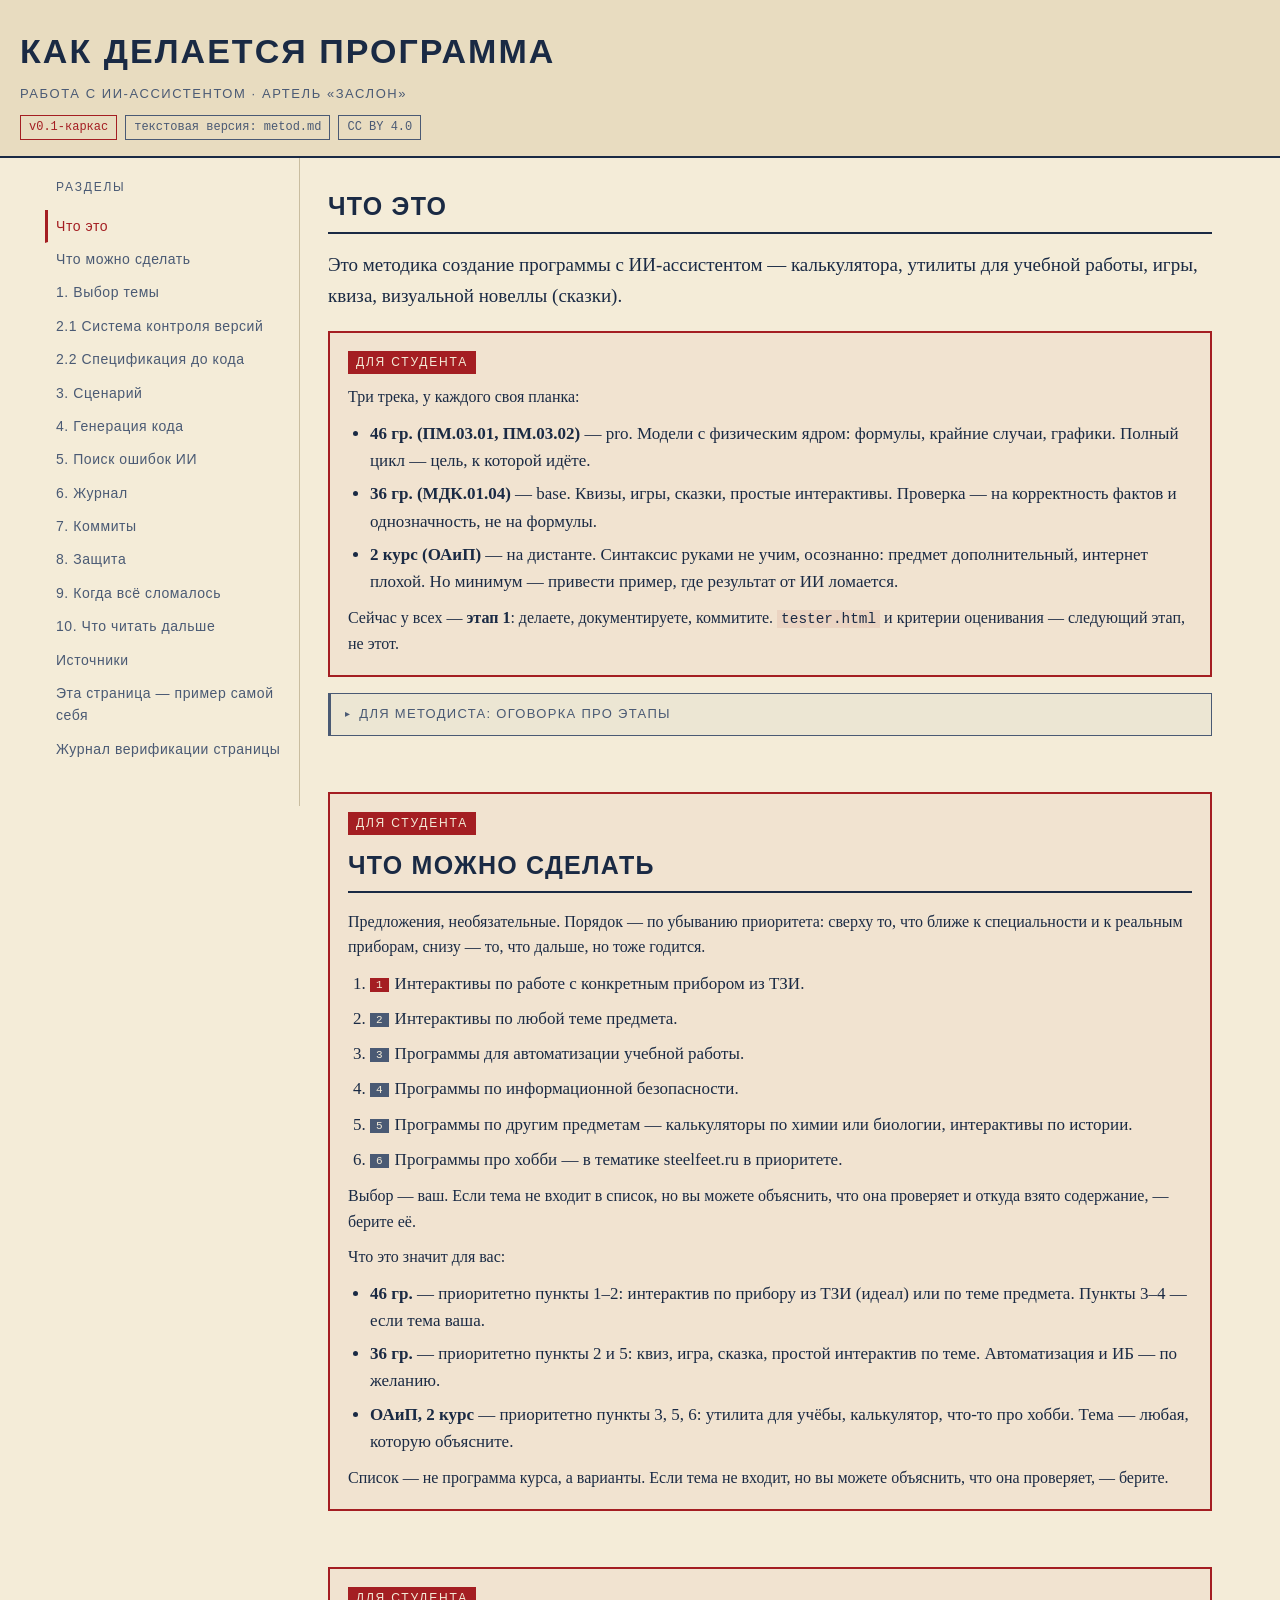
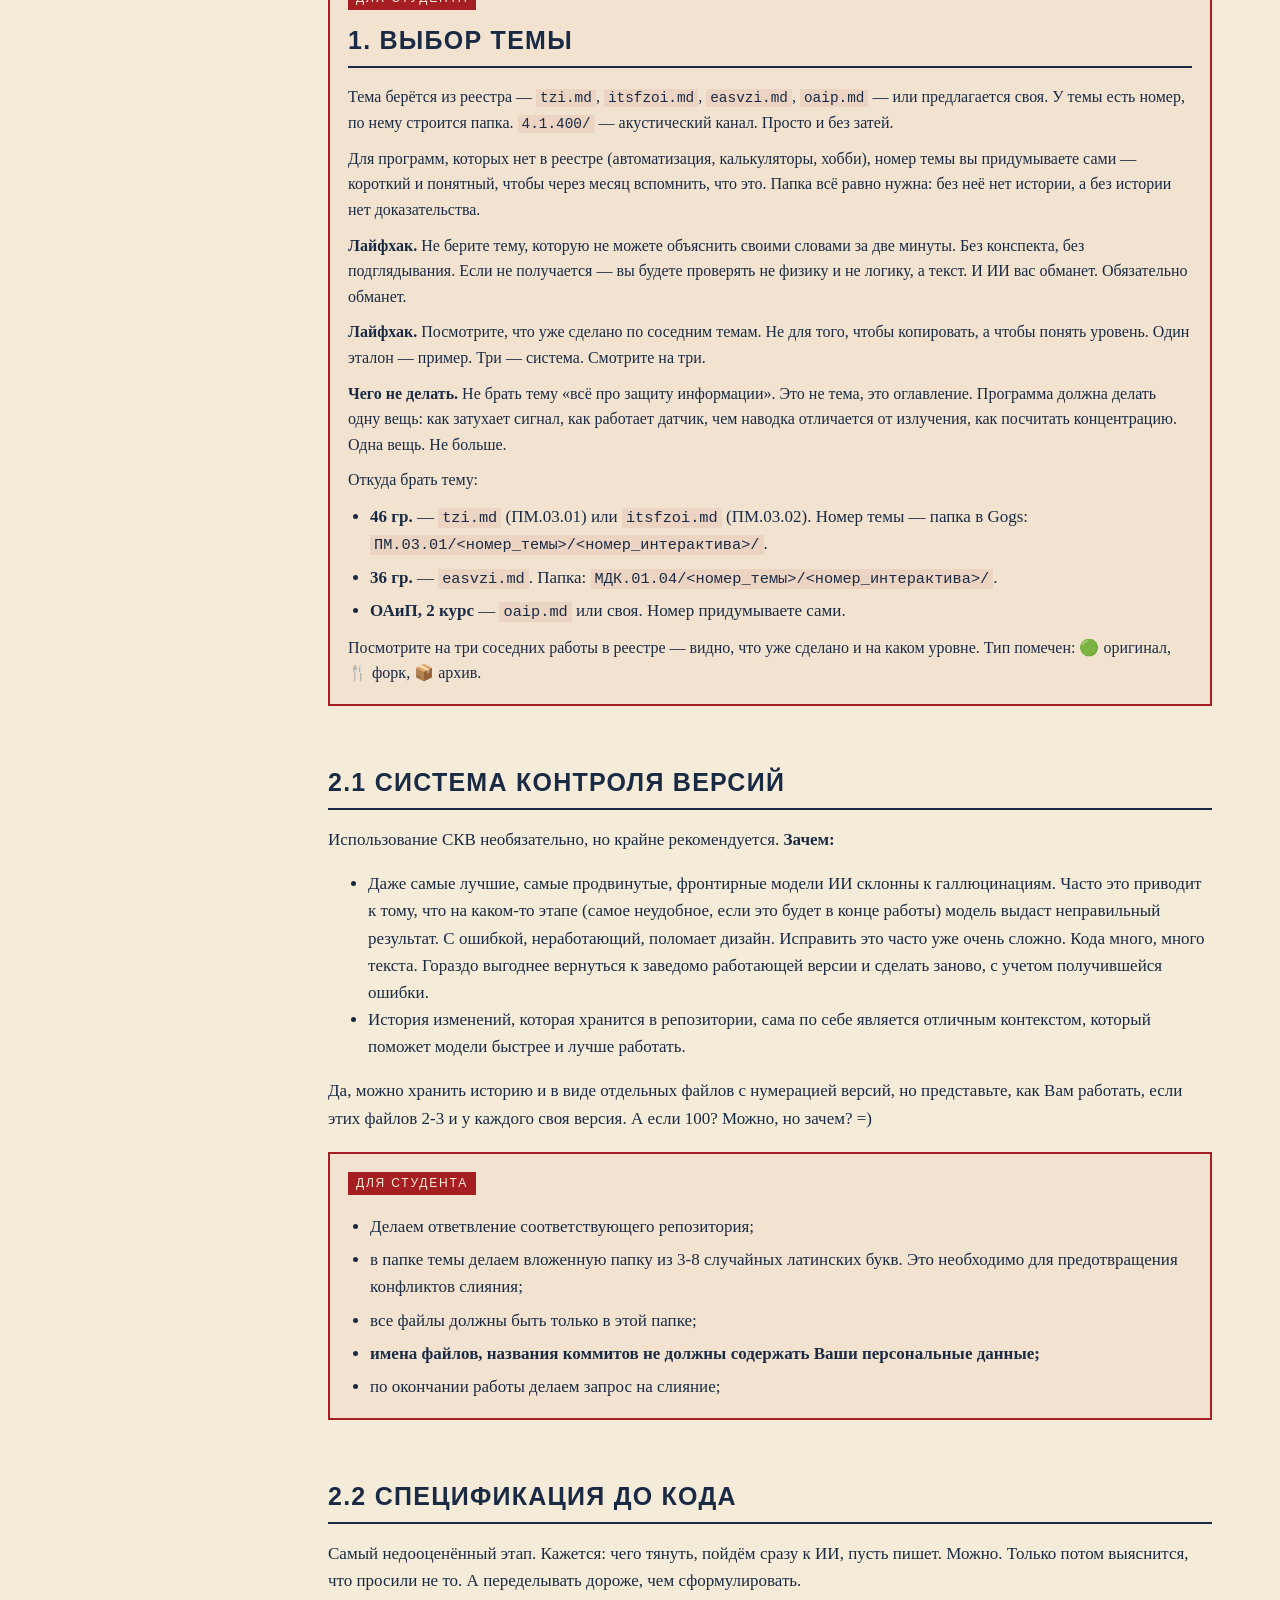
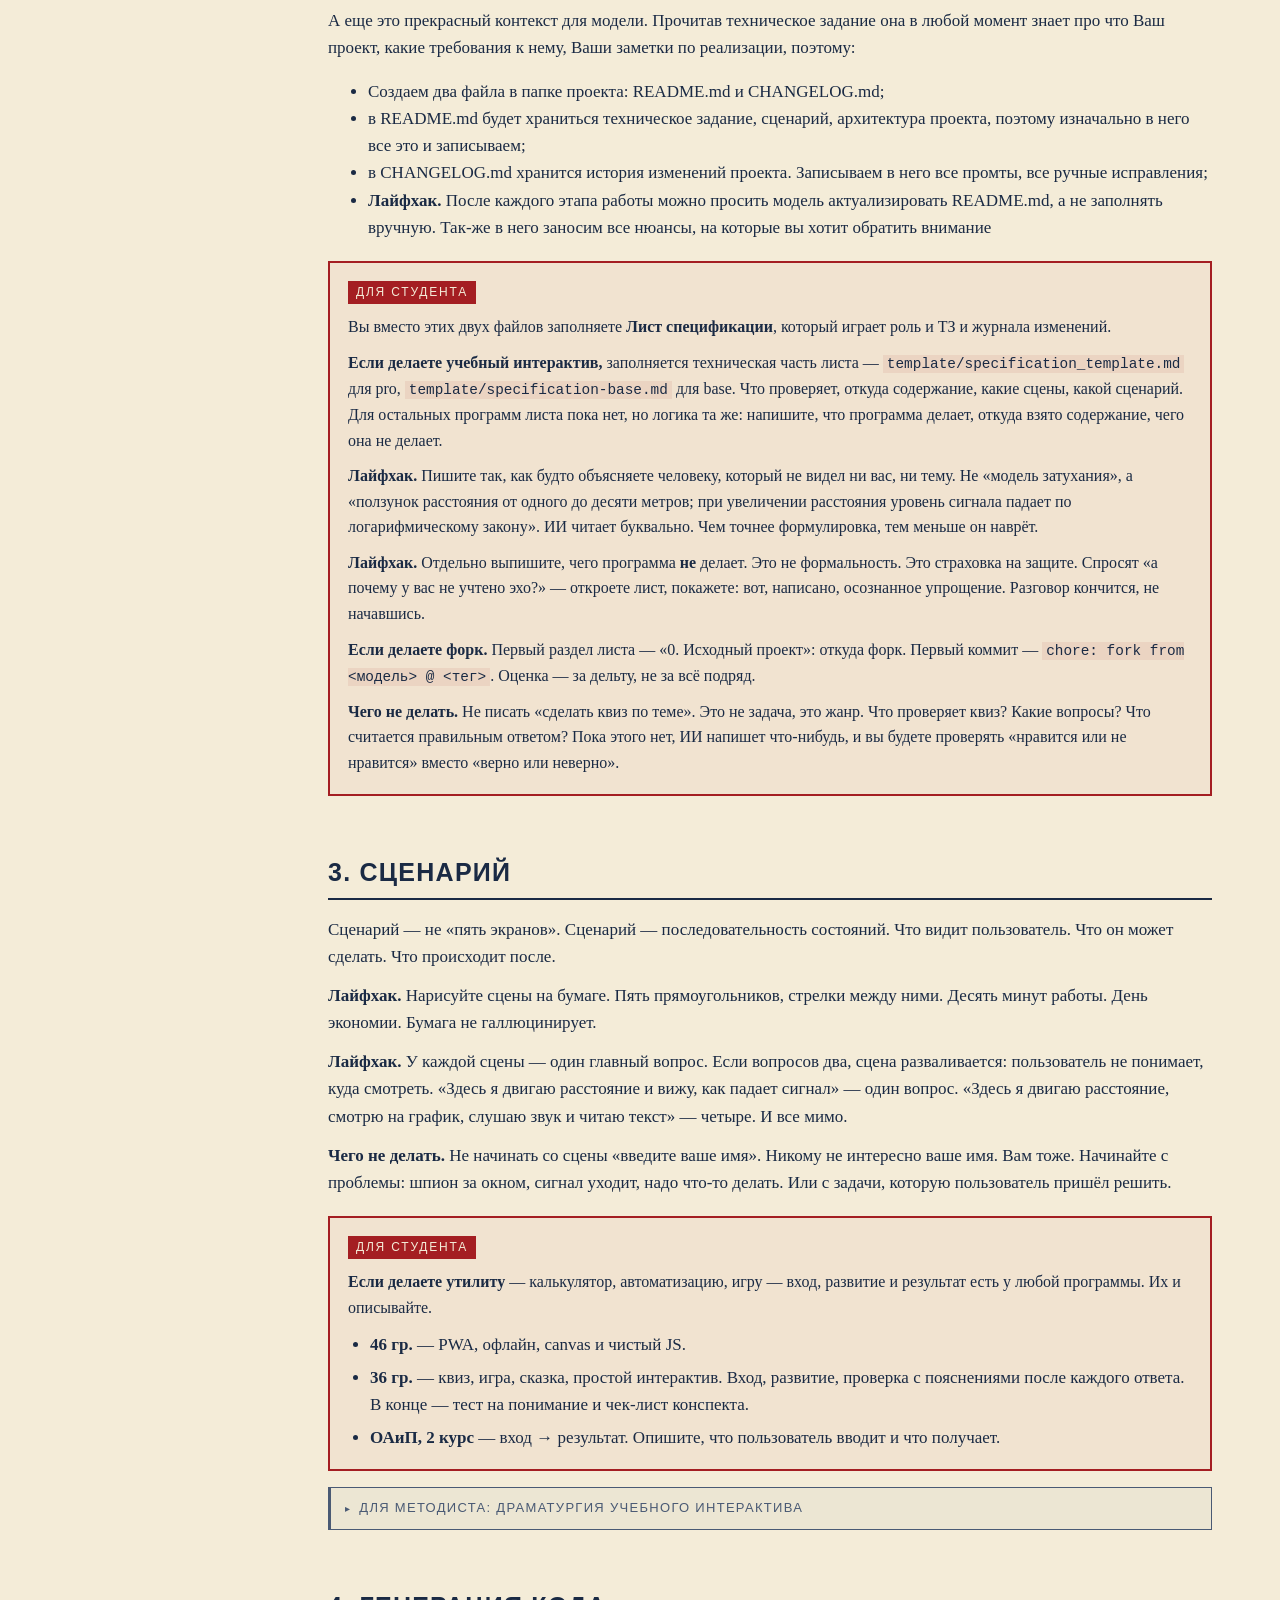
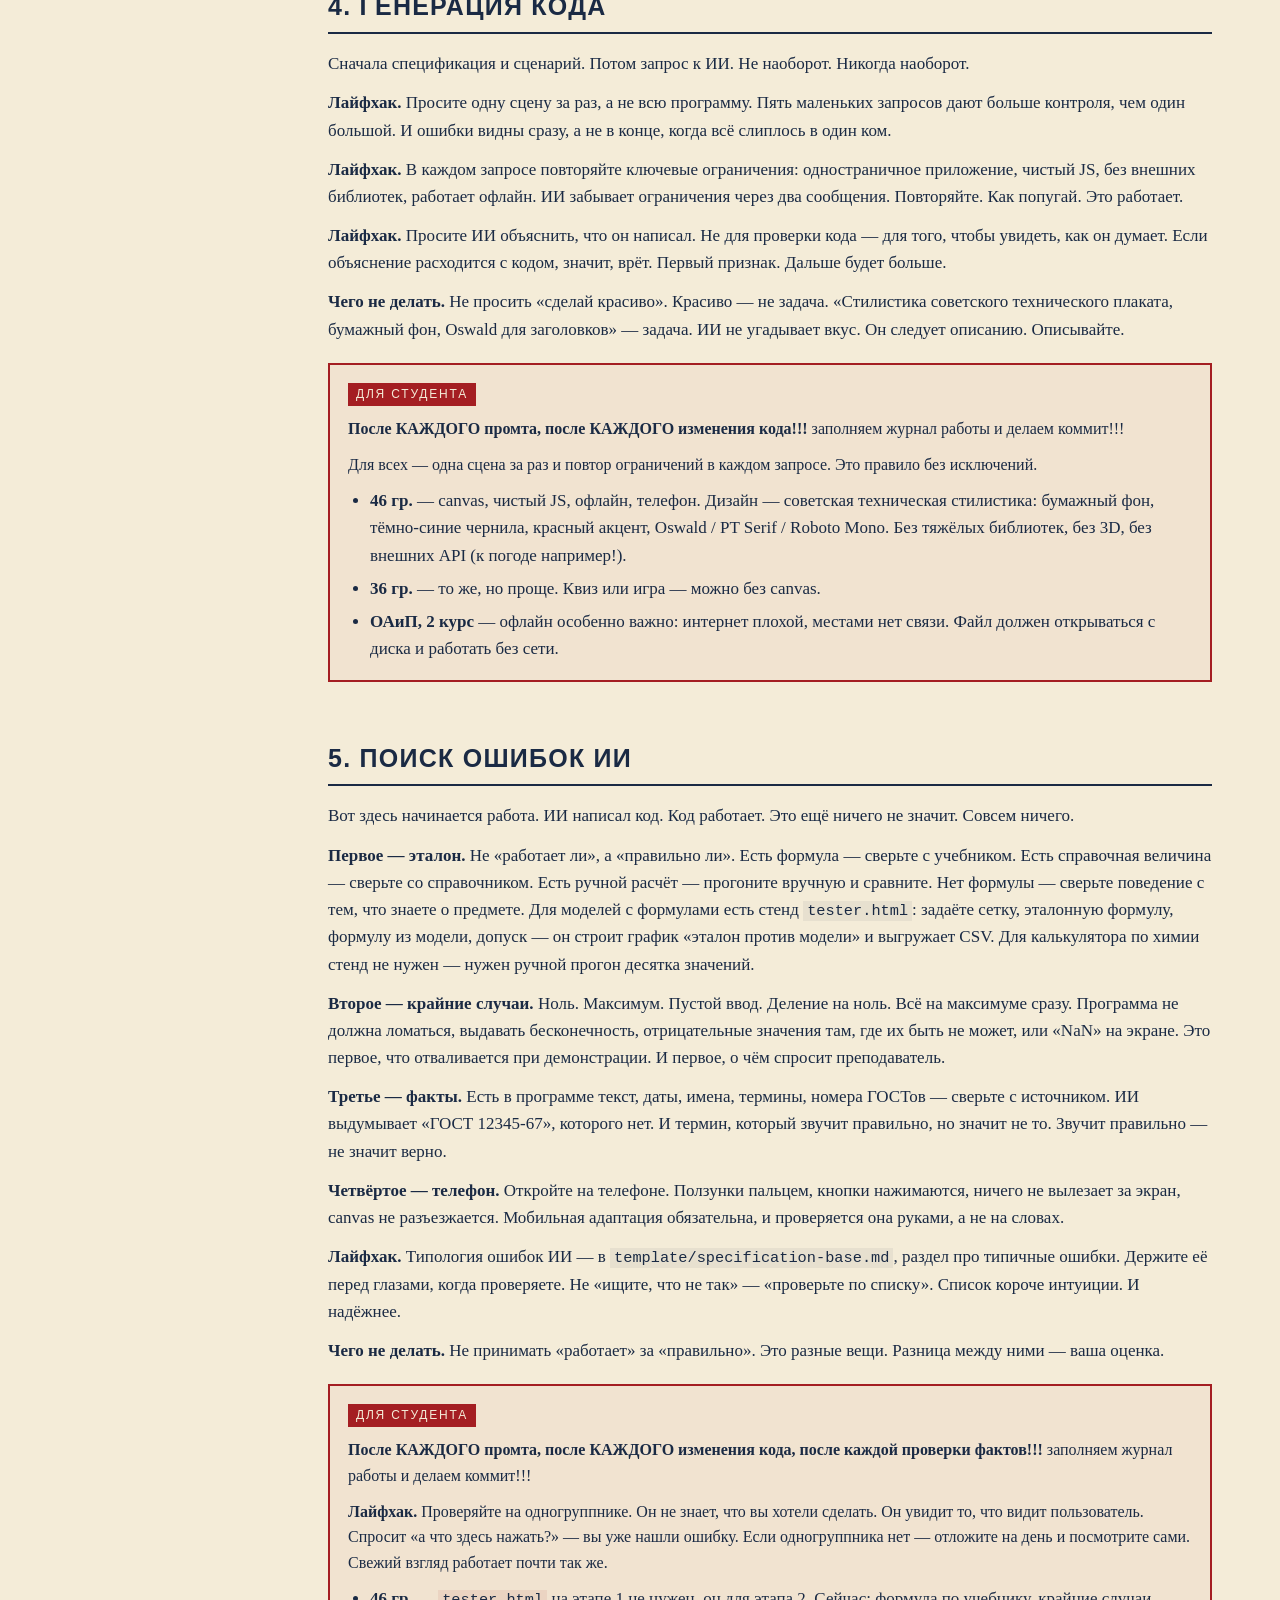
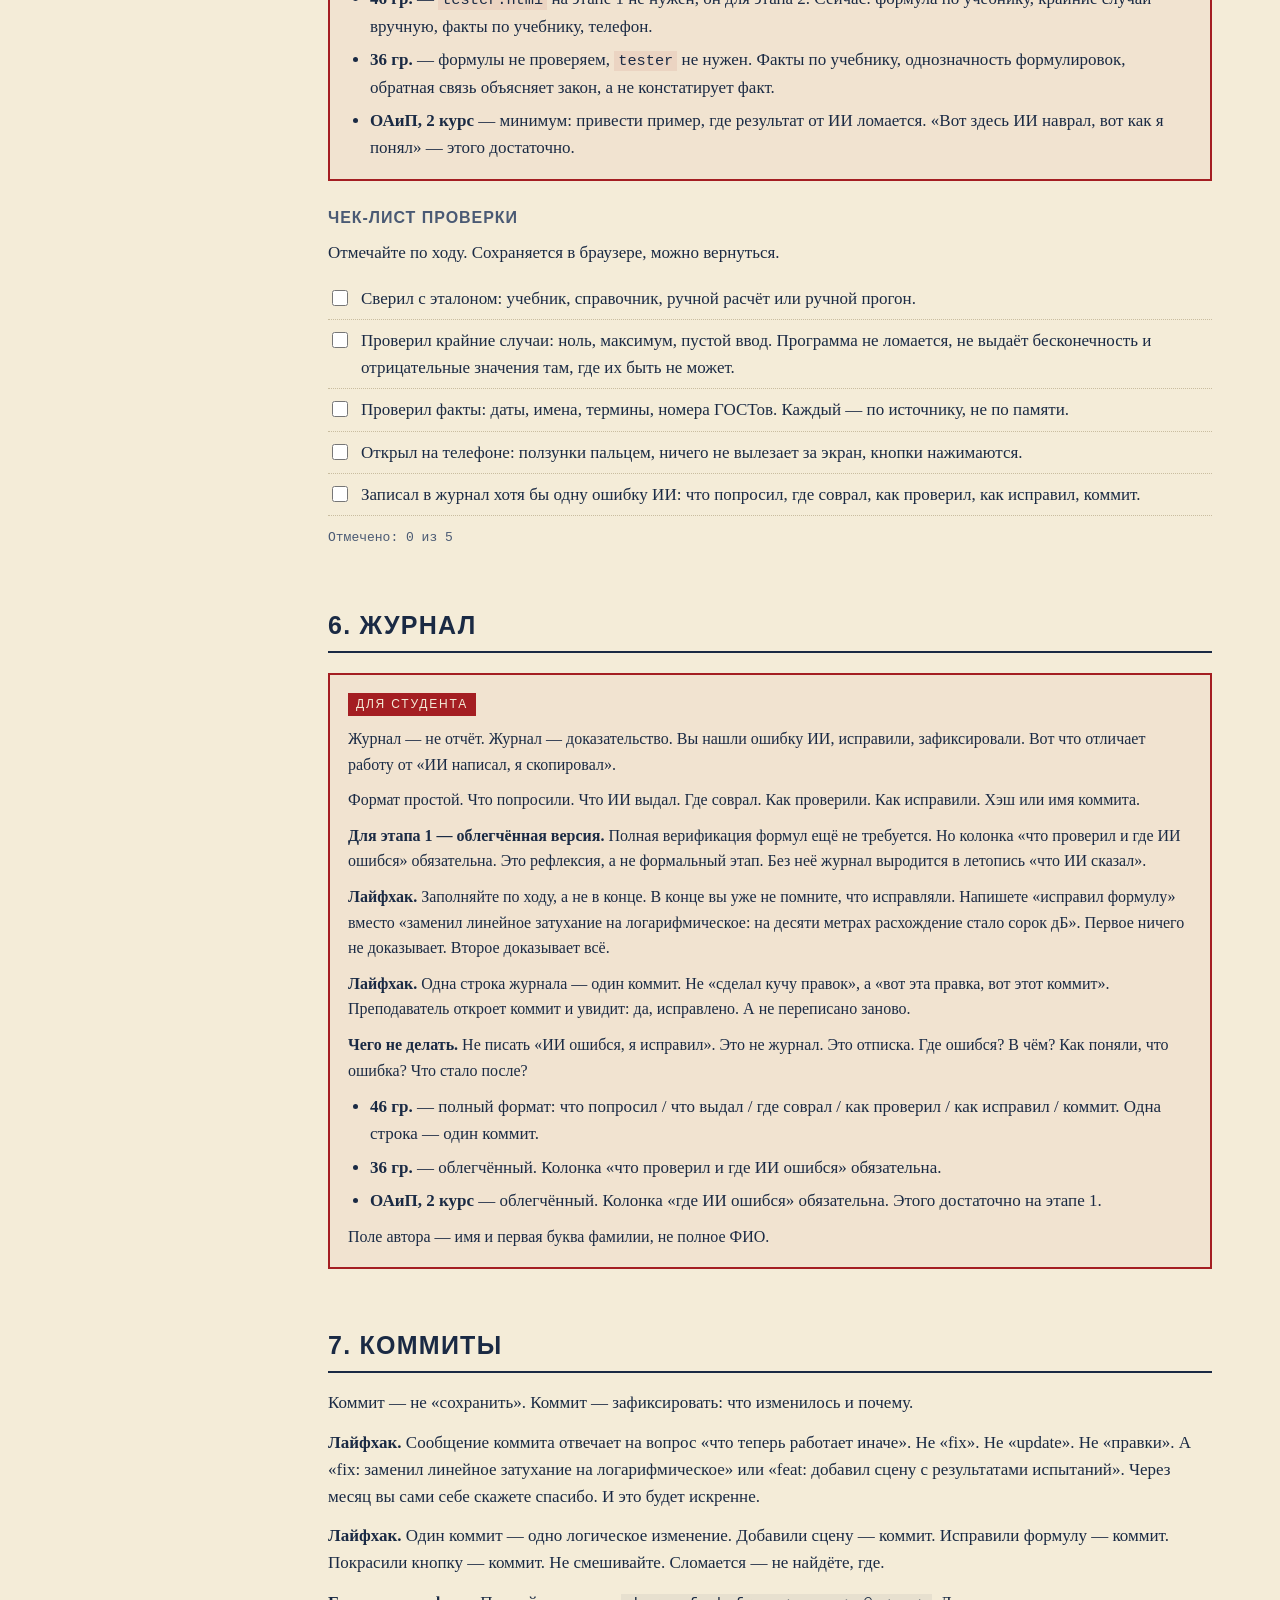
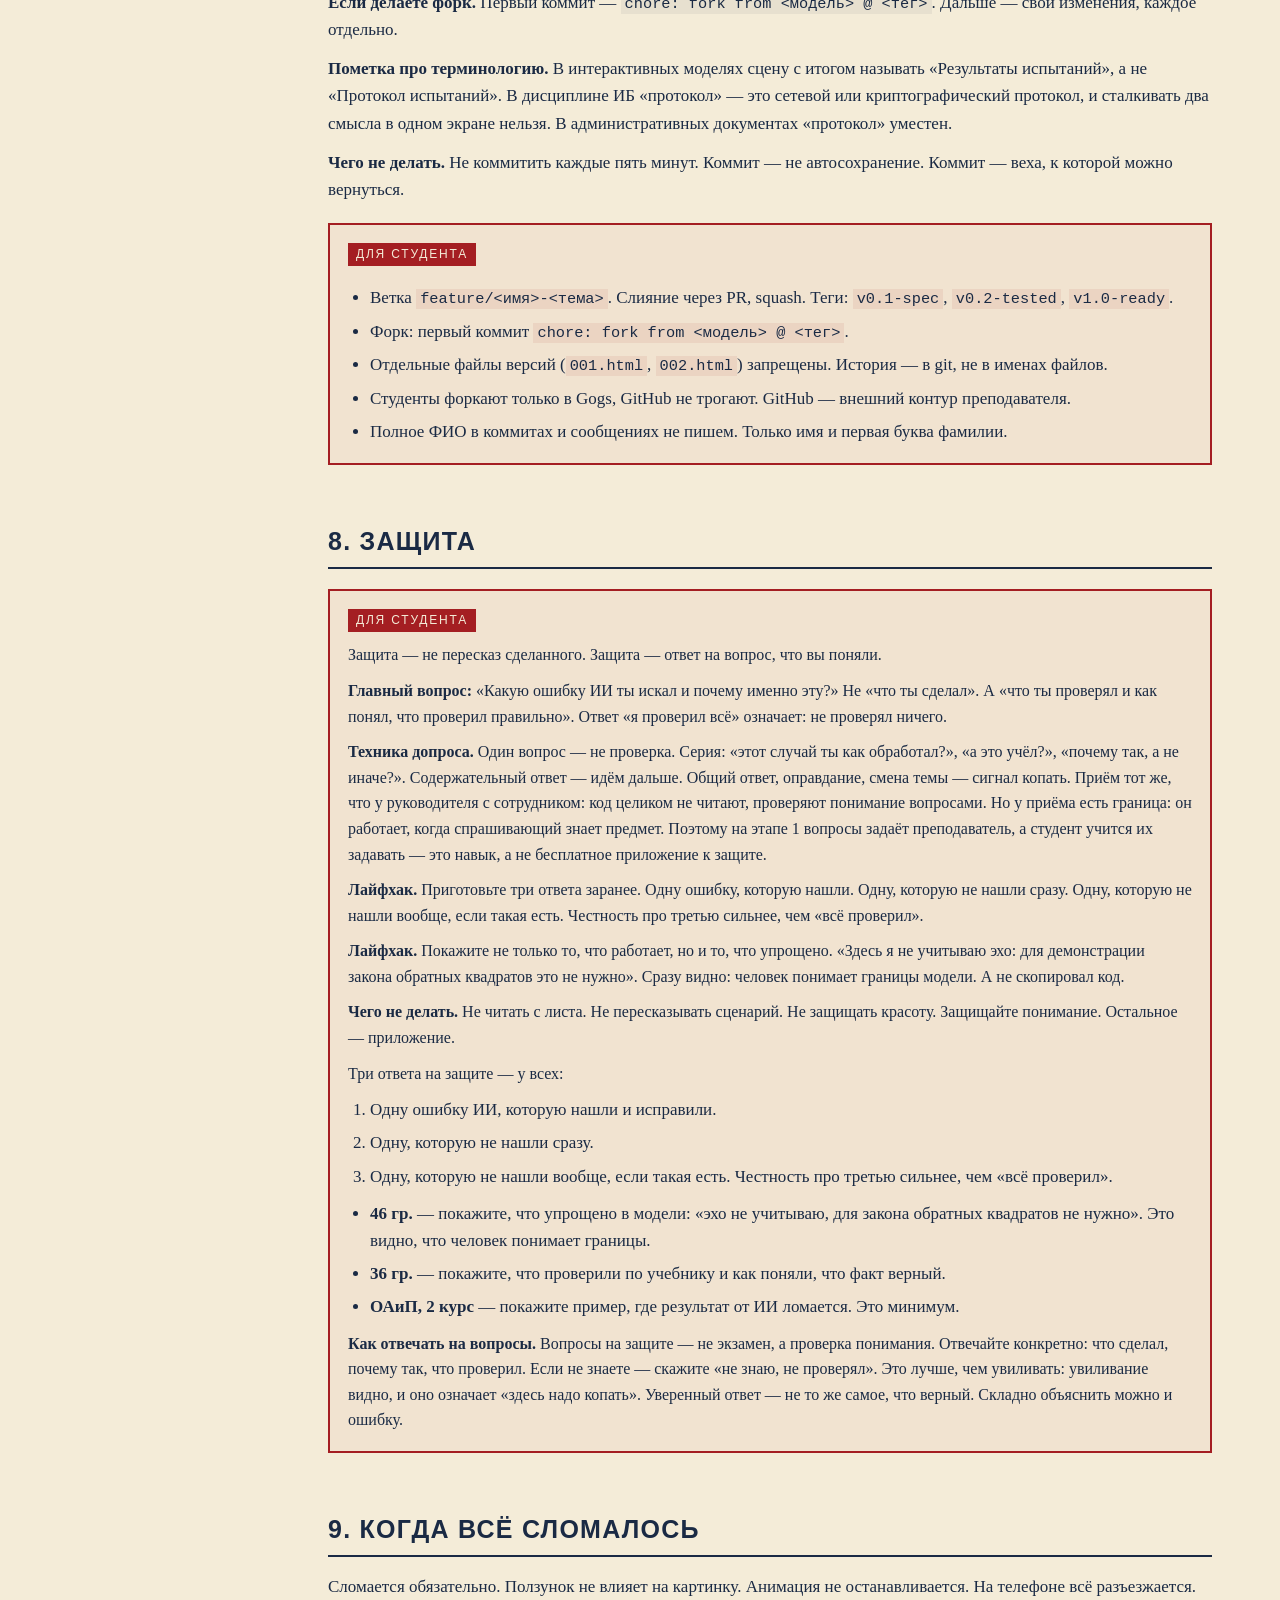
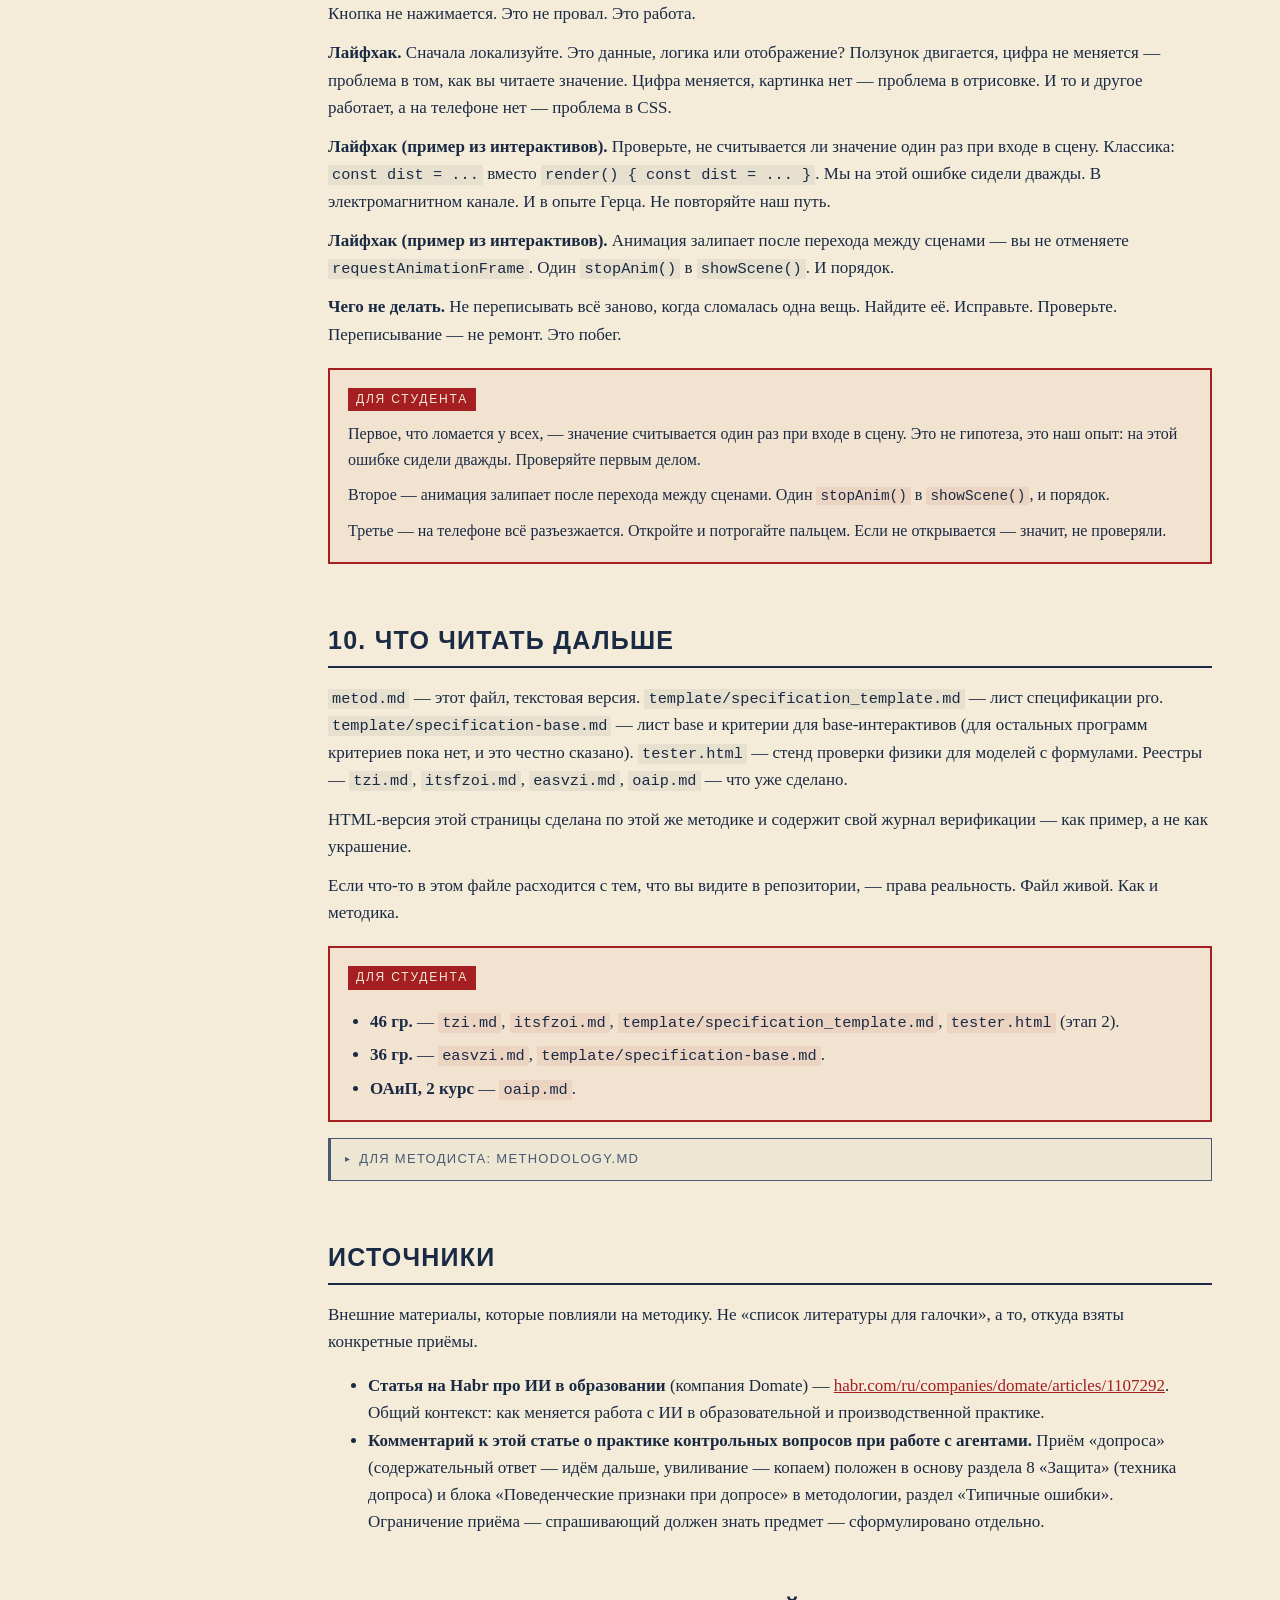
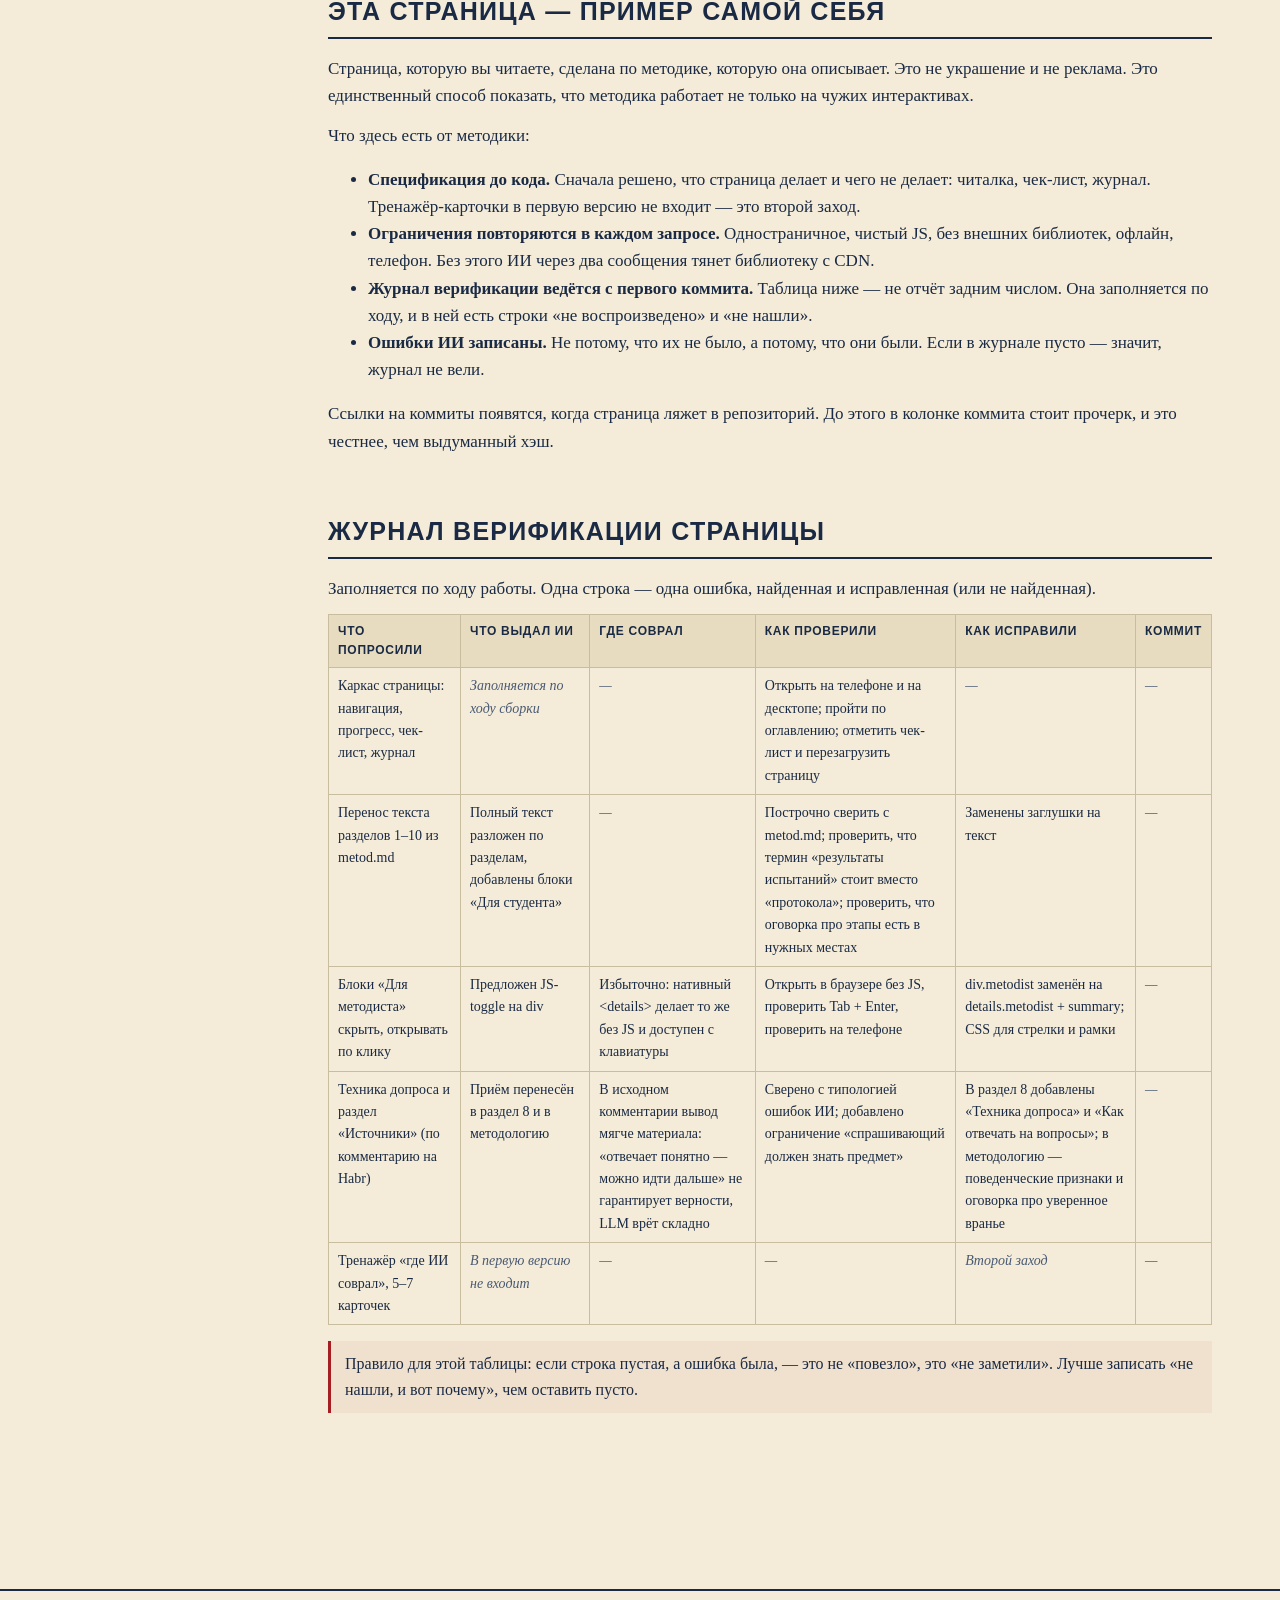
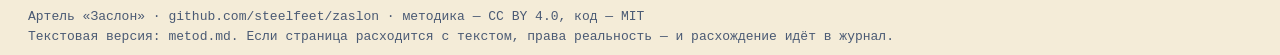
==== commit c7672989: "v.0.1.1.3 [metod.html] ✅ DONE" ====
--- a/metod.html
+++ b/metod.html
@@ -103,6 +103,7 @@
     font-size:.9em;background:rgba(26,42,68,.06);
     padding:1px 4px;
   }
+  a{color:var(--accent)}
   ol.priorities{padding-left:22px}
   ol.priorities li{margin-bottom:8px}
   ol.priorities .tag{
@@ -271,6 +272,7 @@
   <a href="#s8">8. Защита</a>
   <a href="#s9">9. Когда всё сломалось</a>
   <a href="#s10">10. Что читать дальше</a>
+  <a href="#sources">Источники</a>
   <a href="#self">Эта страница — пример самой себя</a>
   <a href="#journal">Журнал верификации страницы</a>
 </nav>
@@ -498,6 +500,7 @@
   <div class="student">
     <p>Защита — не пересказ сделанного. Защита — ответ на вопрос, что вы поняли.</p>
     <p><strong>Главный вопрос:</strong> «Какую ошибку ИИ ты искал и почему именно эту?» Не «что ты сделал». А «что ты проверял и как понял, что проверил правильно». Ответ «я проверил всё» означает: не проверял ничего.</p>
+    <p><strong>Техника допроса.</strong> Один вопрос — не проверка. Серия: «этот случай ты как обработал?», «а это учёл?», «почему так, а не иначе?». Содержательный ответ — идём дальше. Общий ответ, оправдание, смена темы — сигнал копать. Приём тот же, что у руководителя с сотрудником: код целиком не читают, проверяют понимание вопросами. Но у приёма есть граница: он работает, когда спрашивающий знает предмет. Поэтому на этапе 1 вопросы задаёт преподаватель, а студент учится их задавать — это навык, а не бесплатное приложение к защите.</p>
     <p><strong>Лайфхак.</strong> Приготовьте три ответа заранее. Одну ошибку, которую нашли. Одну, которую не нашли сразу. Одну, которую не нашли вообще, если такая есть. Честность про третью сильнее, чем «всё проверил».</p>
     <p><strong>Лайфхак.</strong> Покажите не только то, что работает, но и то, что упрощено. «Здесь я не учитываю эхо: для демонстрации закона обратных квадратов это не нужно». Сразу видно: человек понимает границы модели. А не скопировал код.</p>
     <p><strong>Чего не делать.</strong> Не читать с листа. Не пересказывать сценарий. Не защищать красоту. Защищайте понимание. Остальное — приложение.</p>
@@ -513,6 +516,8 @@
       <li><strong>36 гр.</strong> — покажите, что проверили по учебнику и как поняли, что факт верный.</li>
       <li><strong>ОАиП, 2 курс</strong> — покажите пример, где результат от ИИ ломается. Это минимум.</li>
     </ul>
+
+    <p><strong>Как отвечать на вопросы.</strong> Вопросы на защите — не экзамен, а проверка понимания. Отвечайте конкретно: что сделал, почему так, что проверил. Если не знаете — скажите «не знаю, не проверял». Это лучше, чем увиливать: увиливание видно, и оно означает «здесь надо копать». Уверенный ответ — не то же самое, что верный. Складно объяснить можно и ошибку.</p>
   </div>
 </section>
 
@@ -549,6 +554,15 @@
     <summary>Для методиста: methodology.md</summary>
     <p><code>methodology.md</code> — зачем всё это и как оценивается.</p>
   </details>
+</section>
+
+<section id="sources">
+  <h2>Источники</h2>
+  <p>Внешние материалы, которые повлияли на методику. Не «список литературы для галочки», а то, откуда взяты конкретные приёмы.</p>
+  <ul>
+    <li><strong>Статья на Habr про ИИ в образовании</strong> (компания Domate) — <a href="https://habr.com/ru/companies/domate/articles/1107292/" target="_blank" rel="noopener">habr.com/ru/companies/domate/articles/1107292</a>. Общий контекст: как меняется работа с ИИ в образовательной и производственной практике.</li>
+    <li><strong>Комментарий к этой статье о практике контрольных вопросов при работе с агентами.</strong> Приём «допроса» (содержательный ответ — идём дальше, увиливание — копаем) положен в основу раздела 8 «Защита» (техника допроса) и блока «Поведенческие признаки при допросе» в методологии, раздел «Типичные ошибки». Ограничение приёма — спрашивающий должен знать предмет — сформулировано отдельно.</li>
+  </ul>
 </section>
 
 <section id="self">
@@ -605,6 +619,14 @@
           <td class="empty">—</td>
         </tr>
         <tr>
+          <td>Техника допроса и раздел «Источники» (по комментарию на Habr)</td>
+          <td>Приём перенесён в раздел 8 и в методологию</td>
+          <td>В исходном комментарии вывод мягче материала: «отвечает понятно — можно идти дальше» не гарантирует верности, LLM врёт складно</td>
+          <td>Сверено с типологией ошибок ИИ; добавлено ограничение «спрашивающий должен знать предмет»</td>
+          <td>В раздел 8 добавлены «Техника допроса» и «Как отвечать на вопросы»; в методологию — поведенческие признаки и оговорка про уверенное вранье</td>
+          <td class="empty">—</td>
+        </tr>
+        <tr>
           <td>Тренажёр «где ИИ соврал», 5–7 карточек</td>
           <td class="empty">В первую версию не входит</td>
           <td class="empty">—</td>
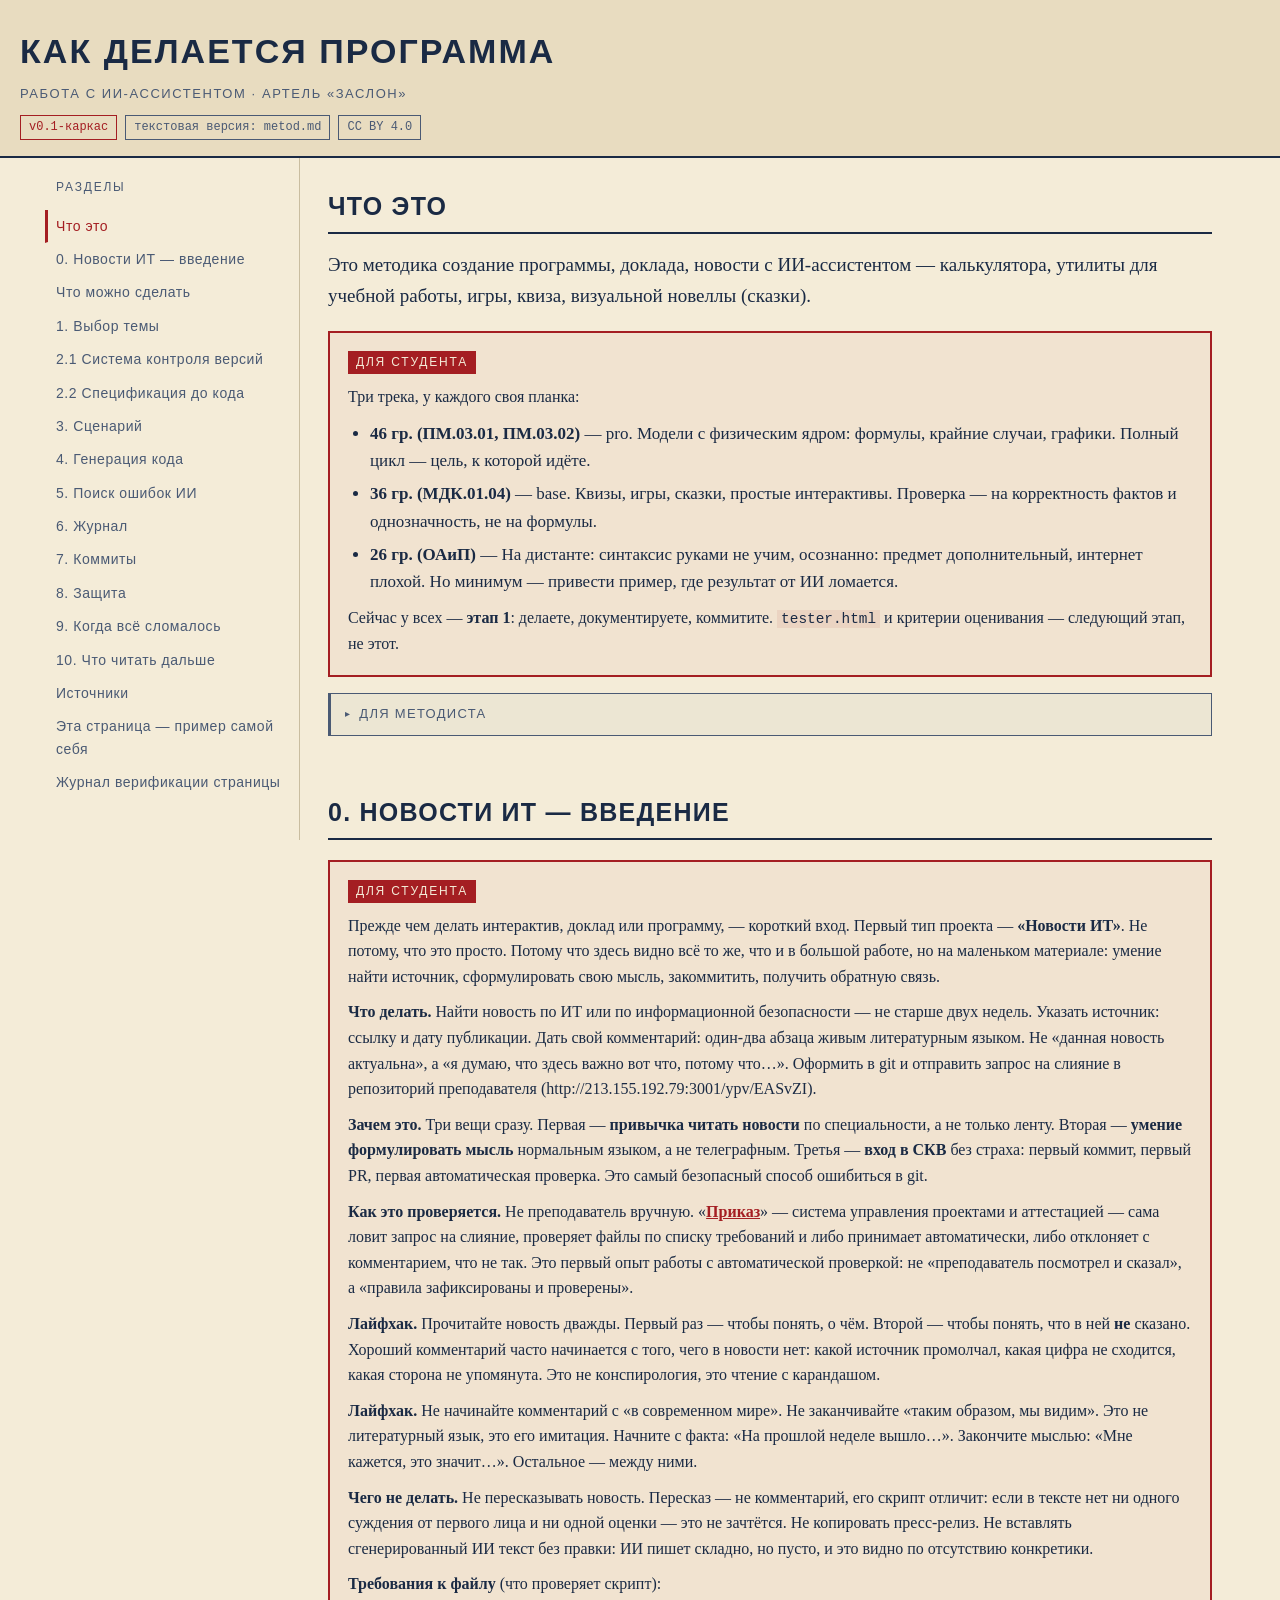
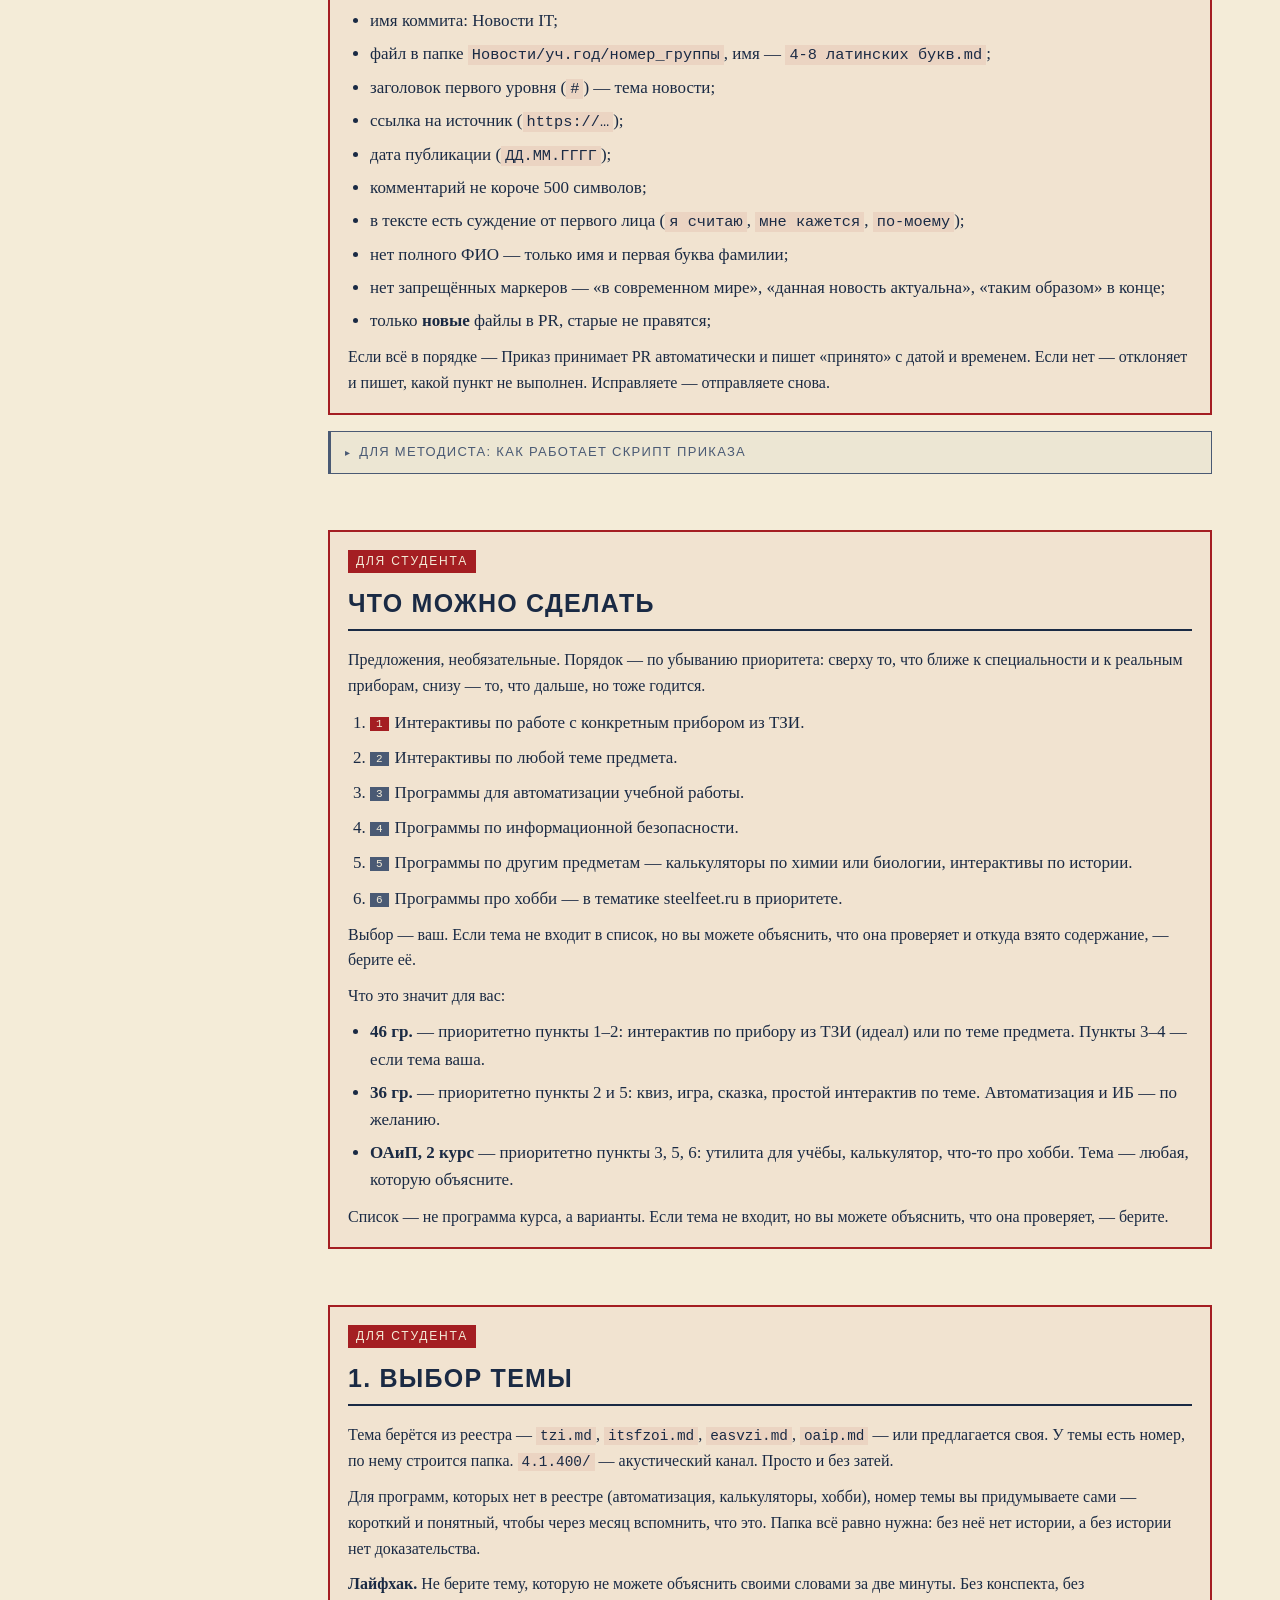
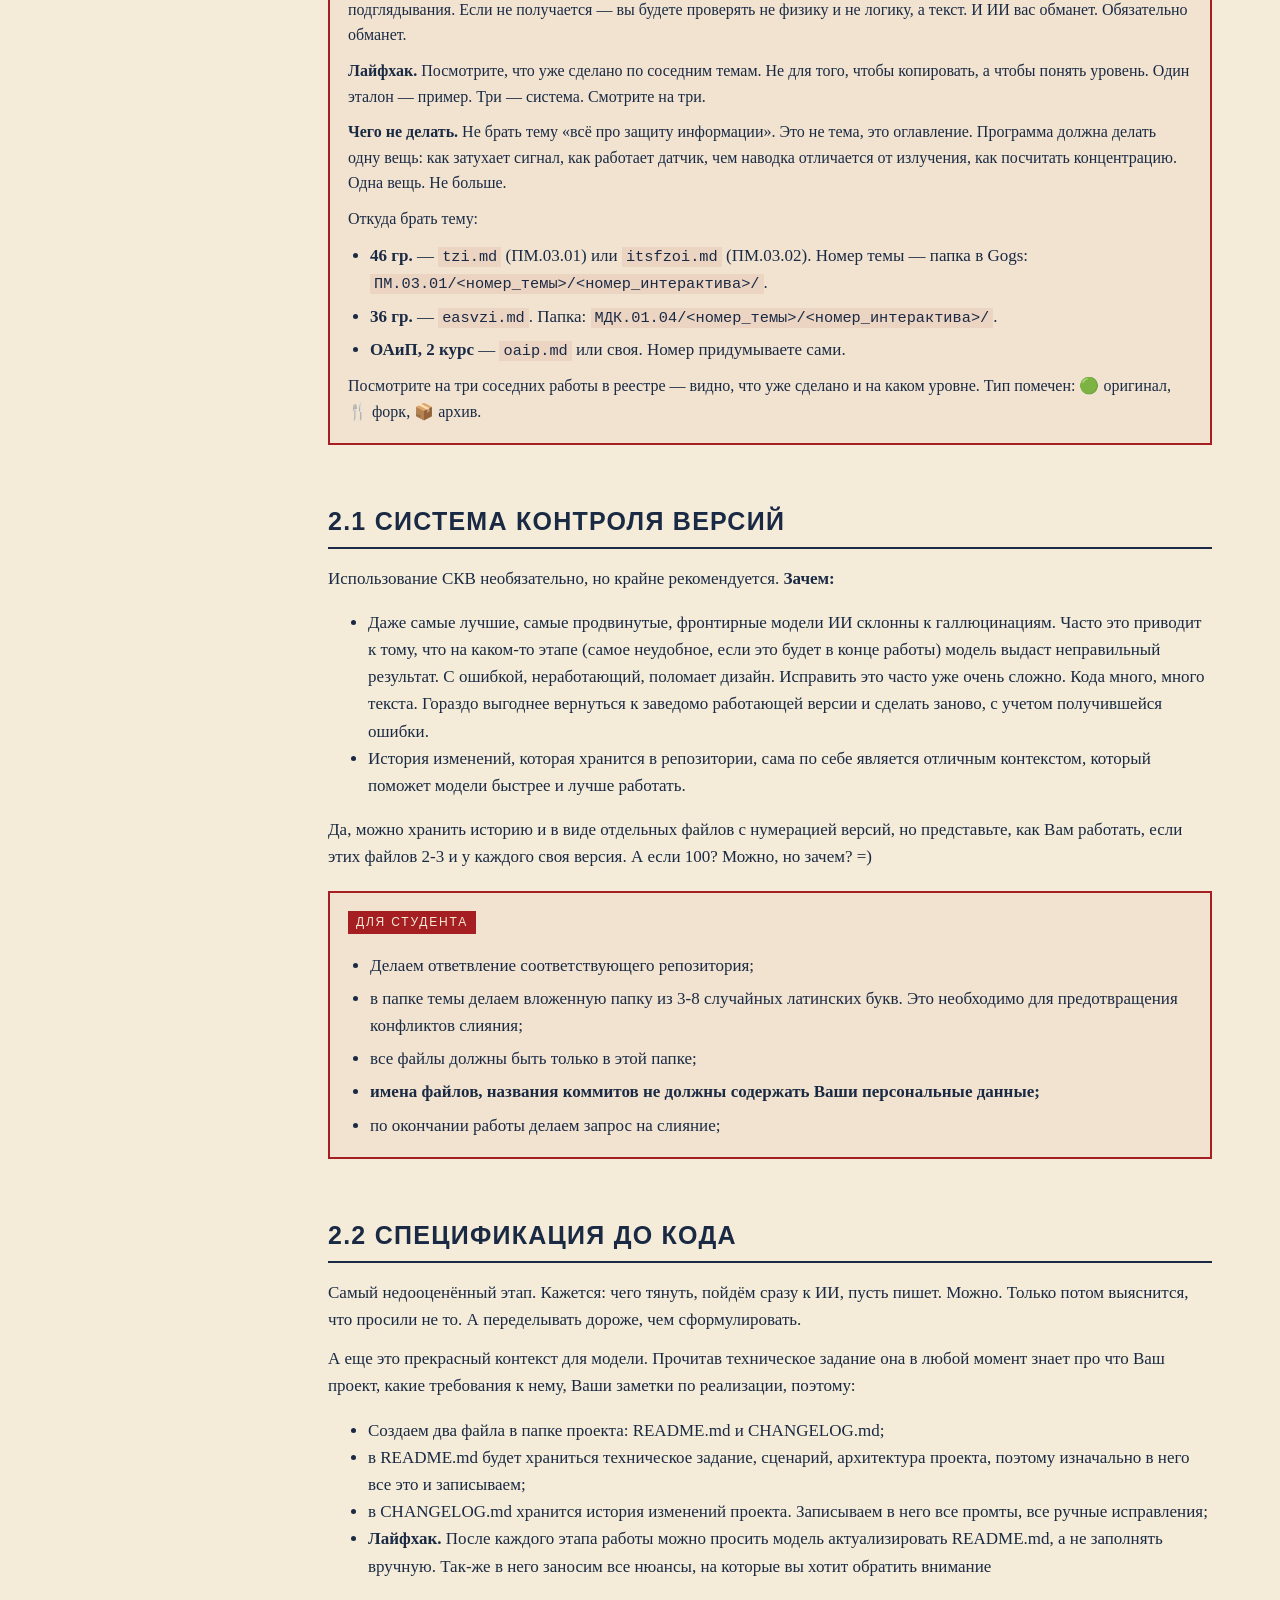
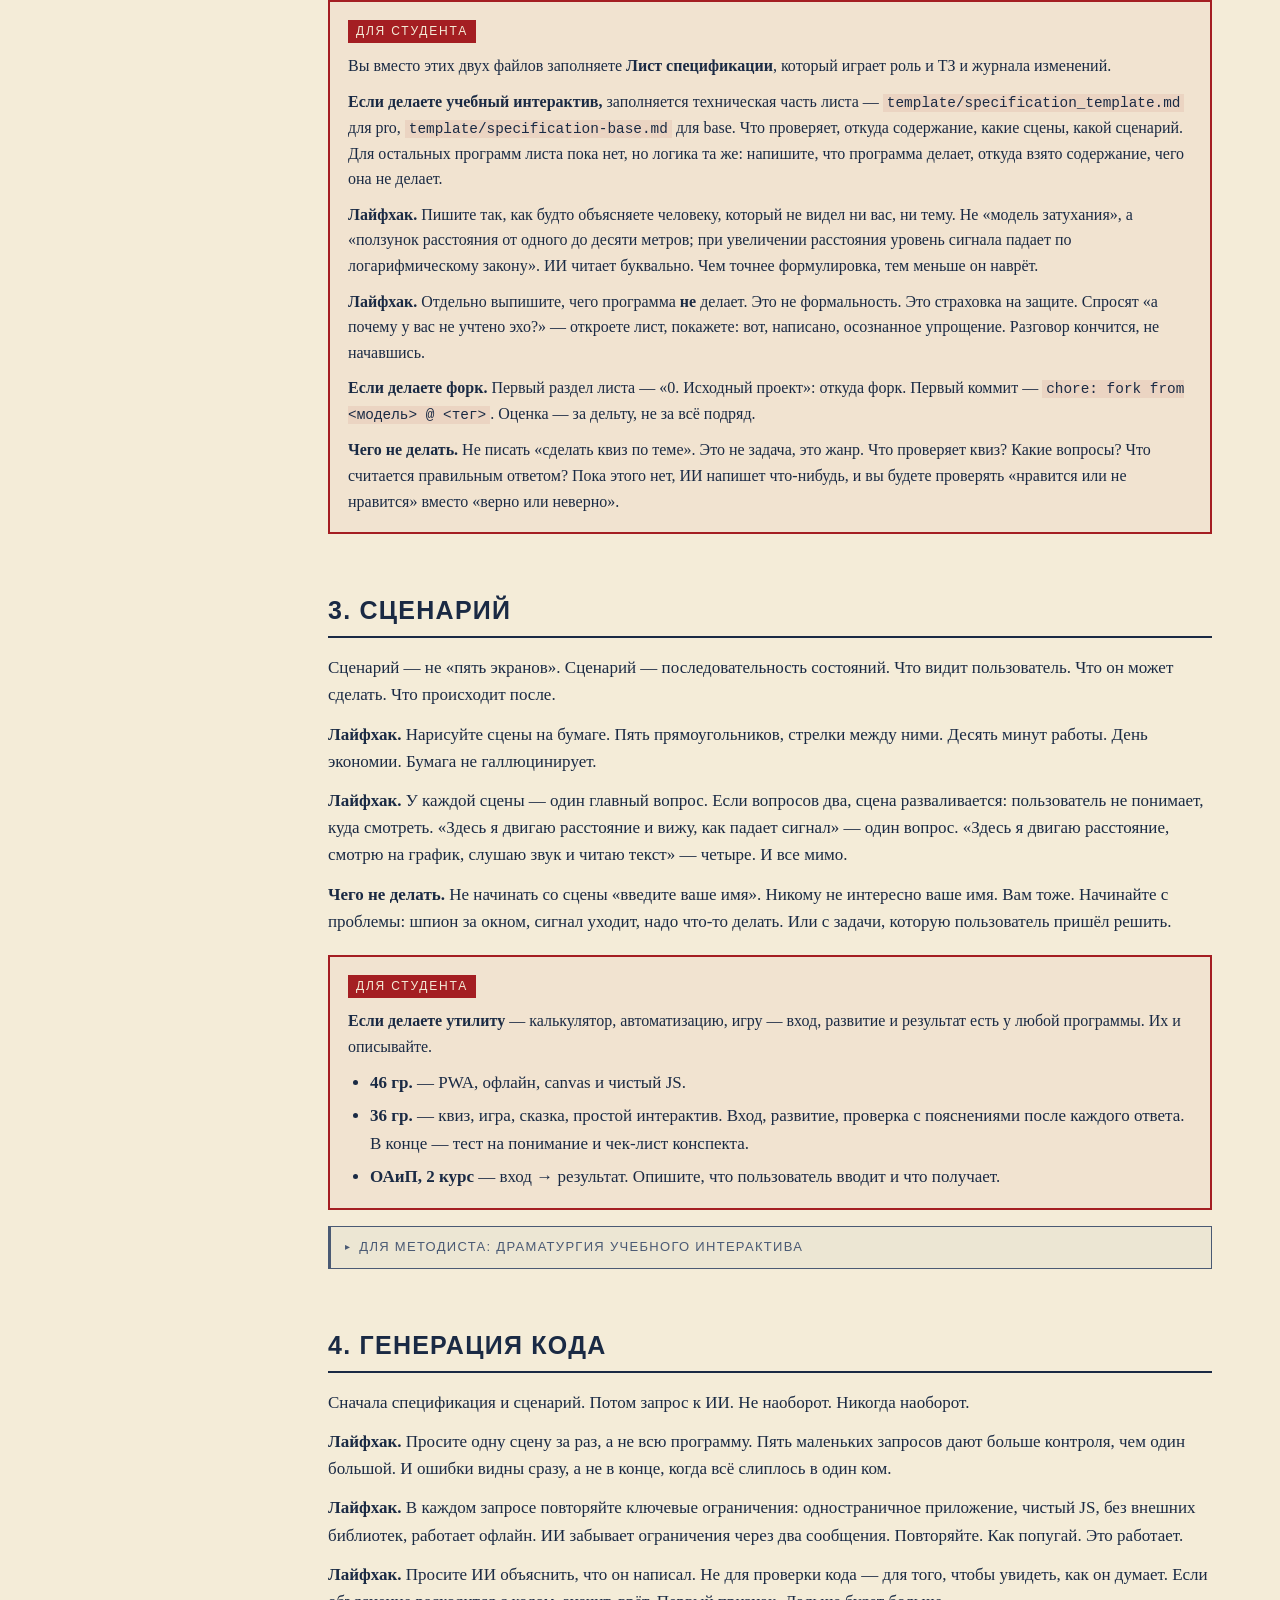
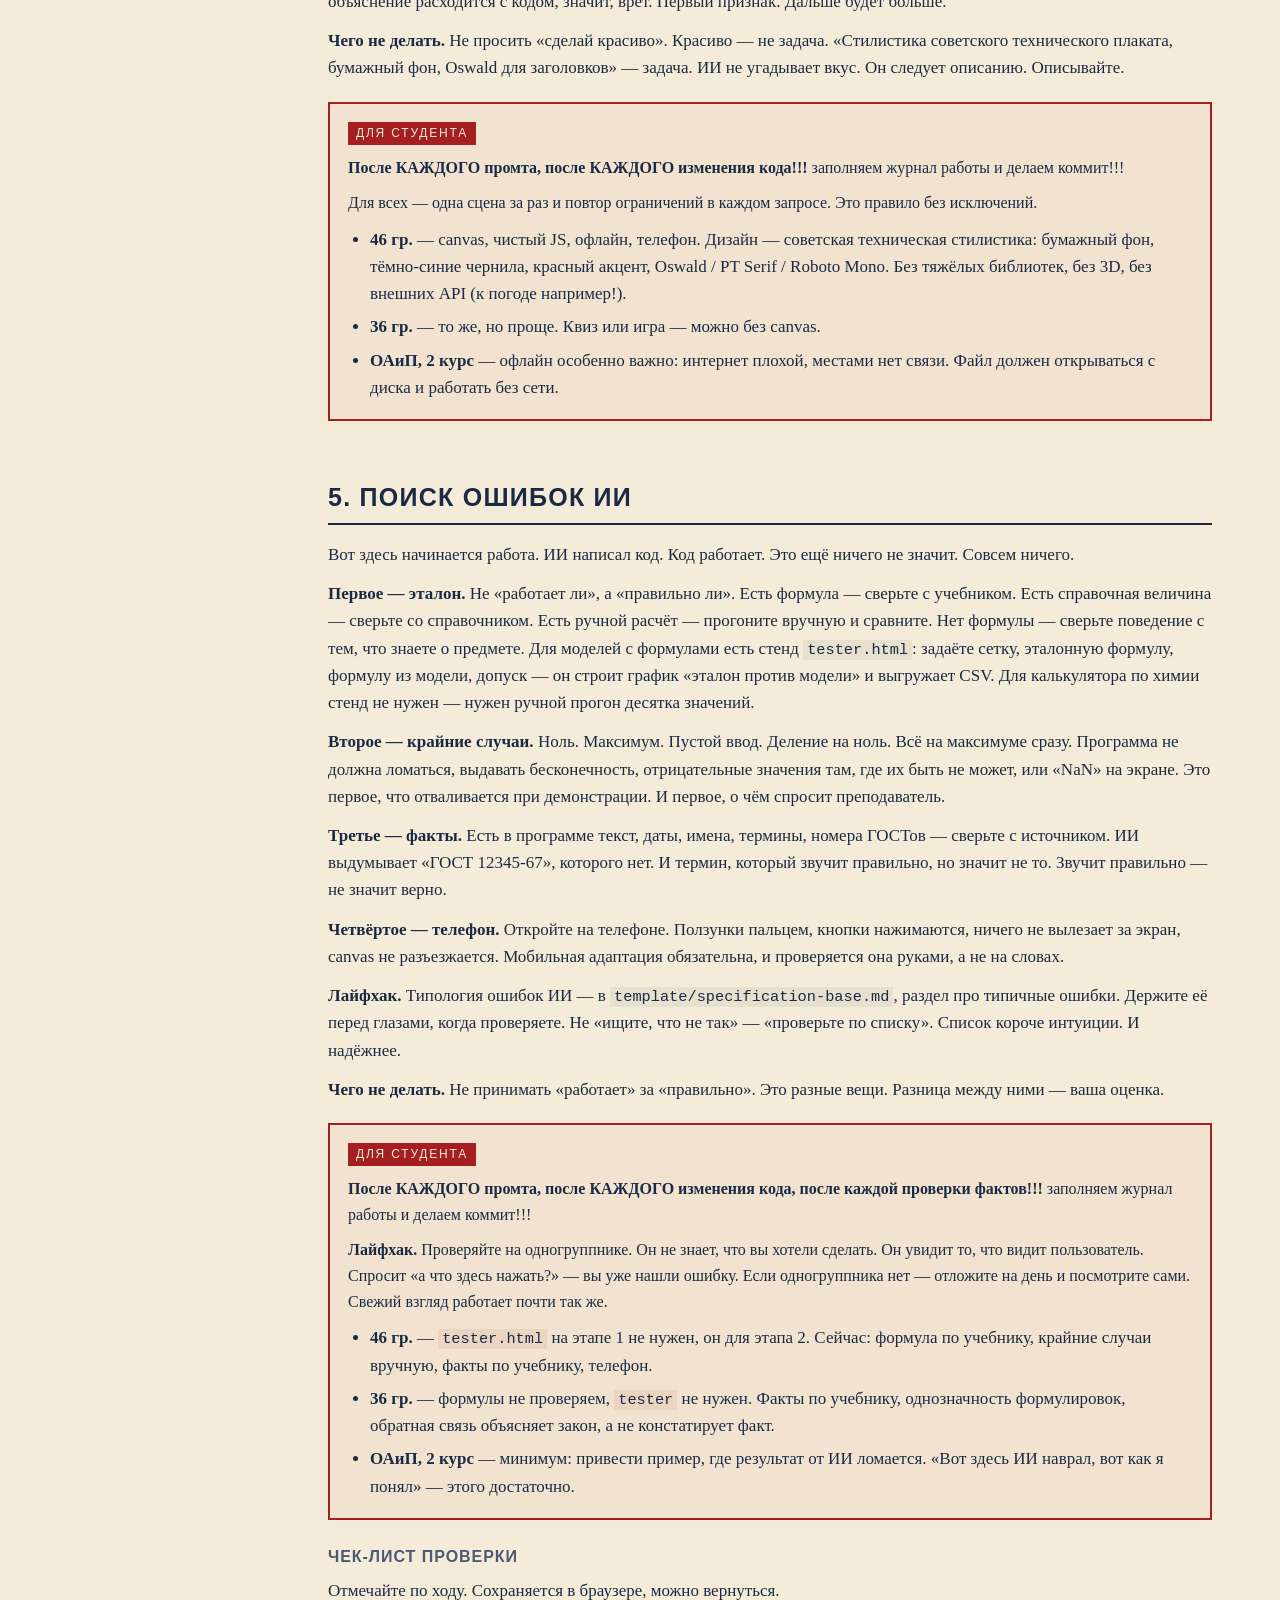
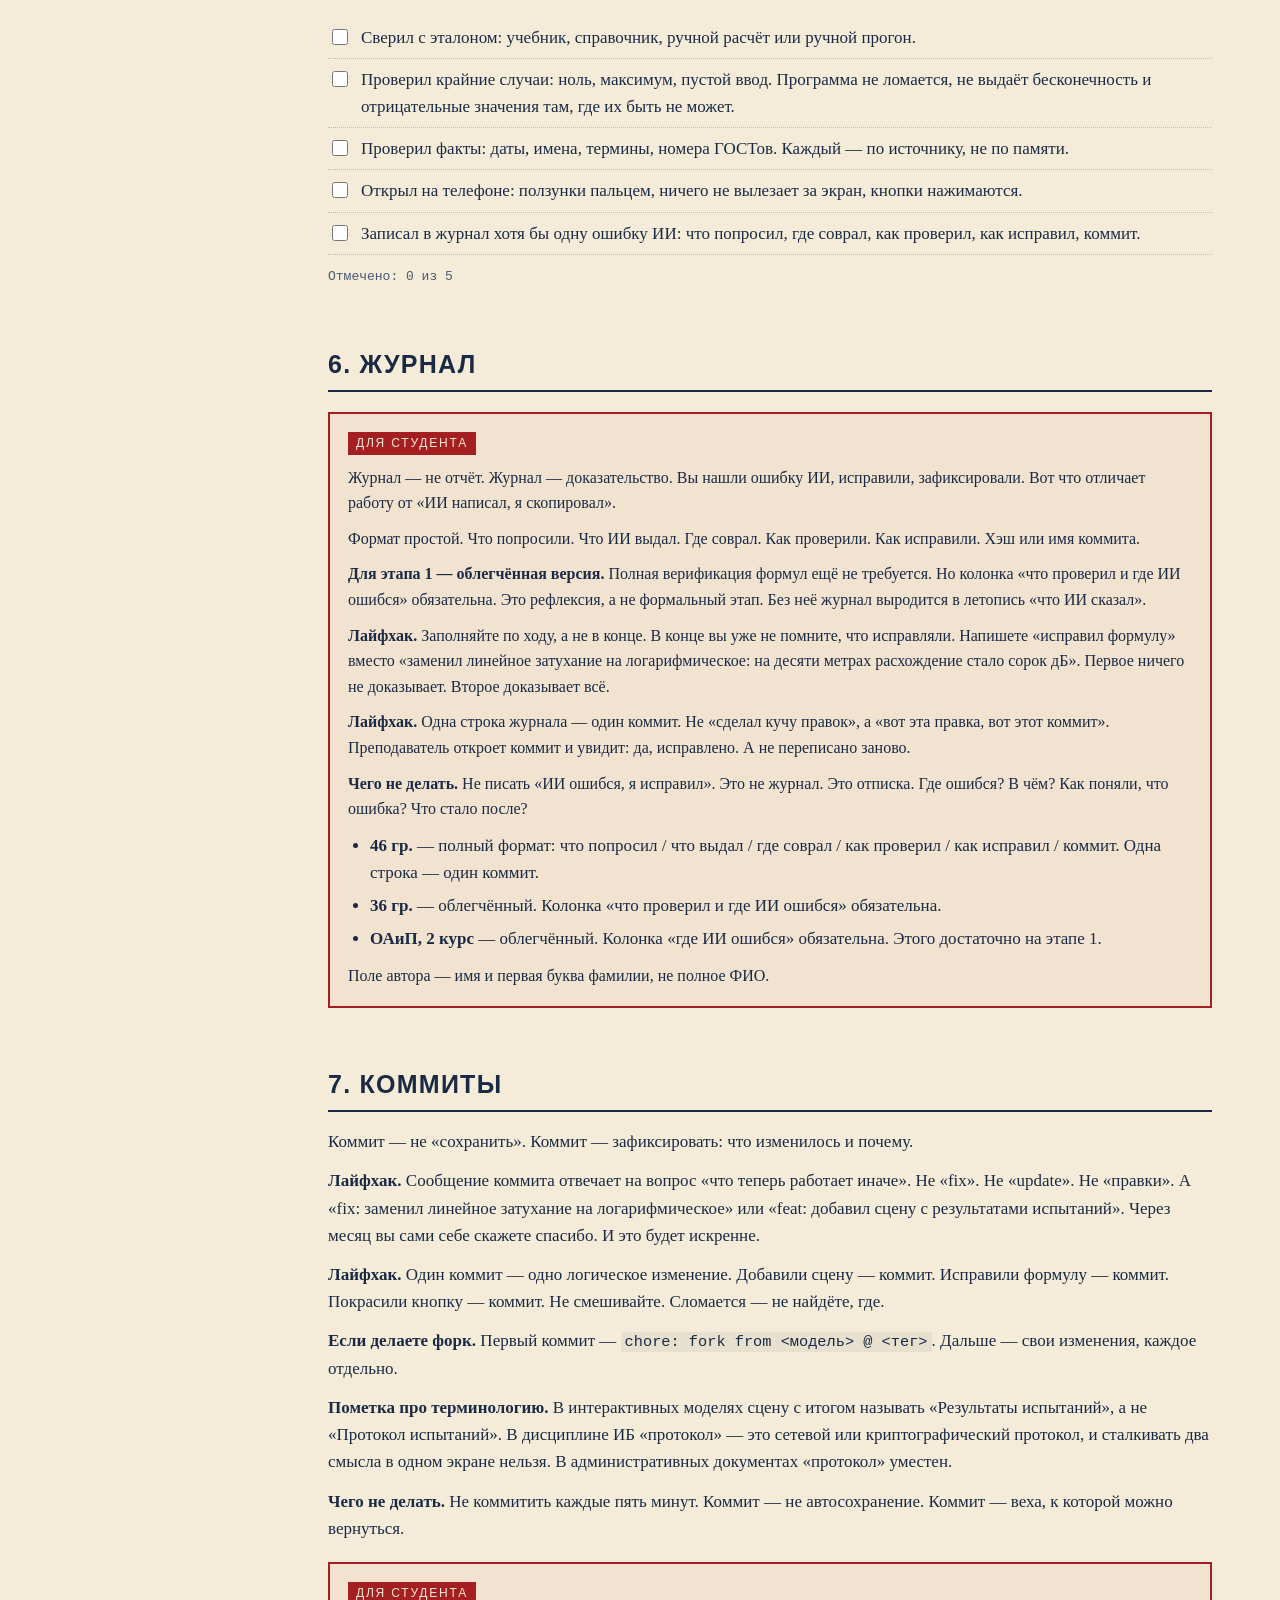
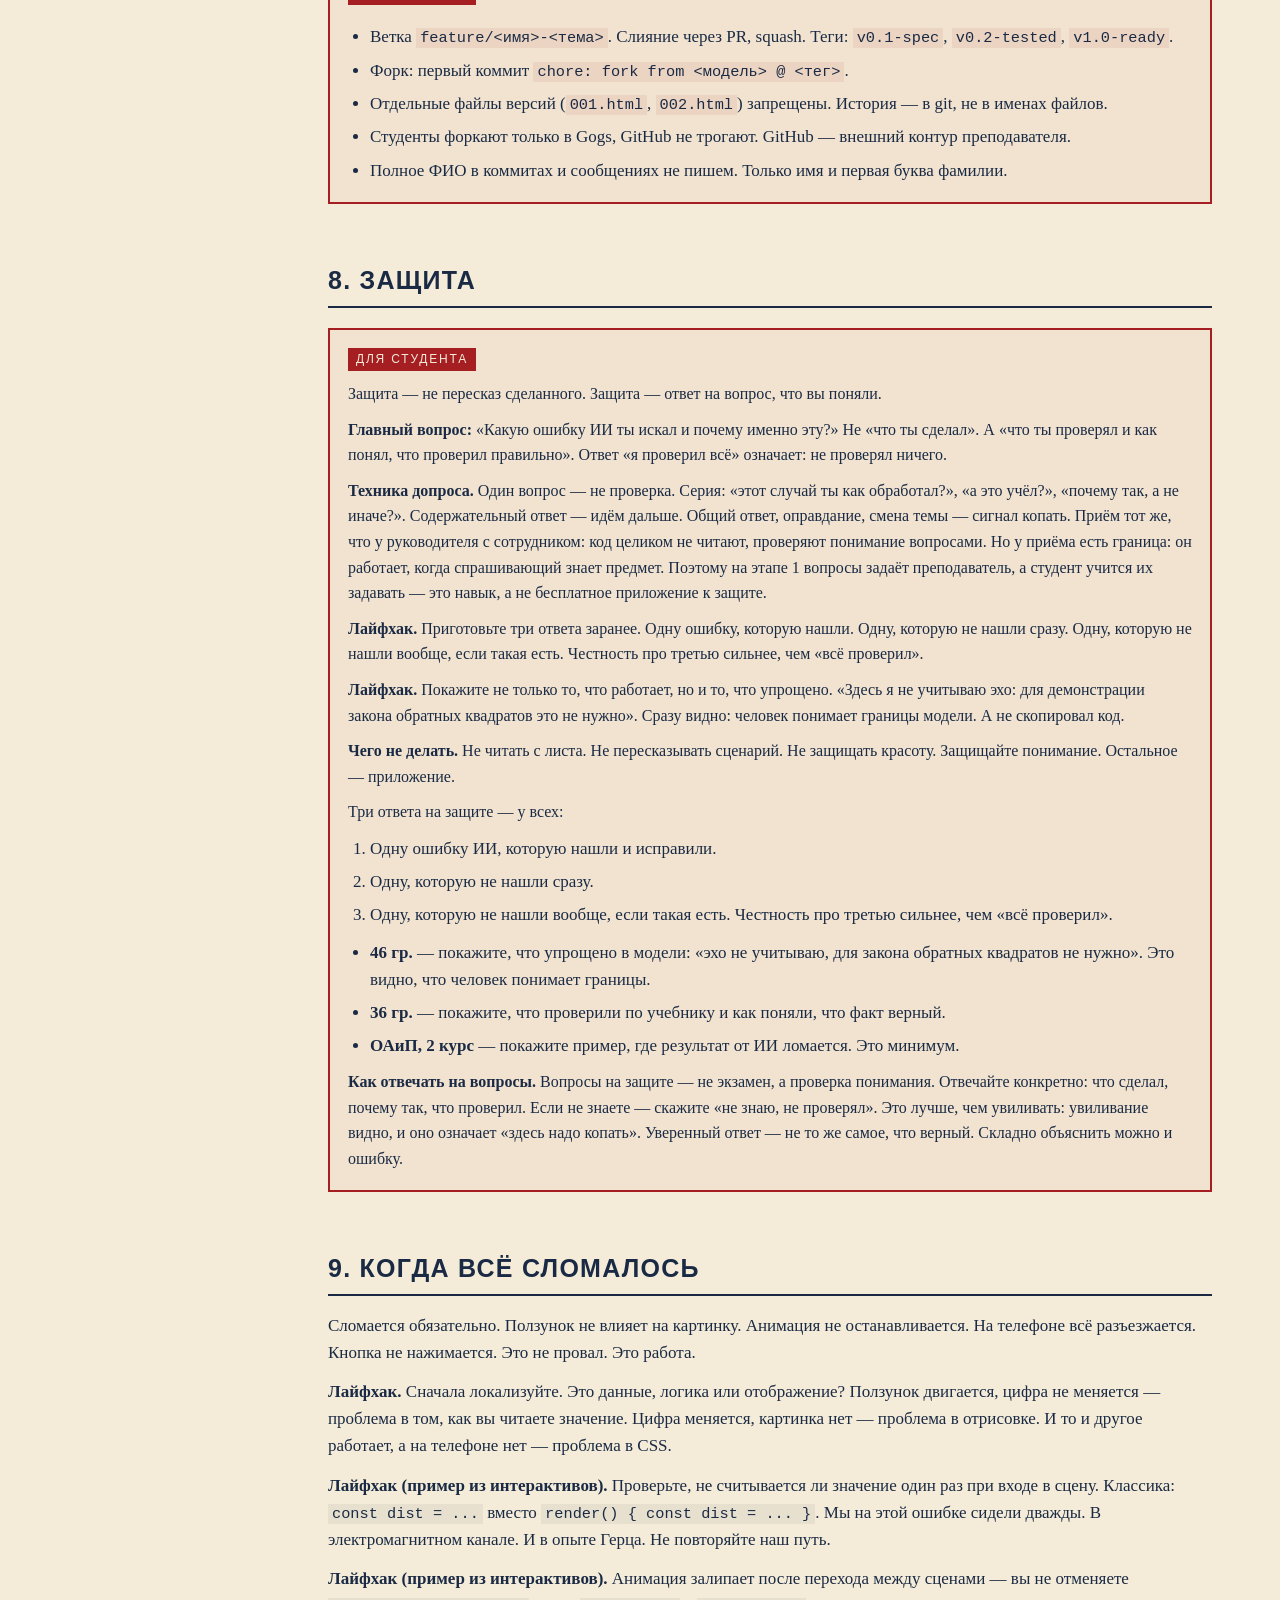
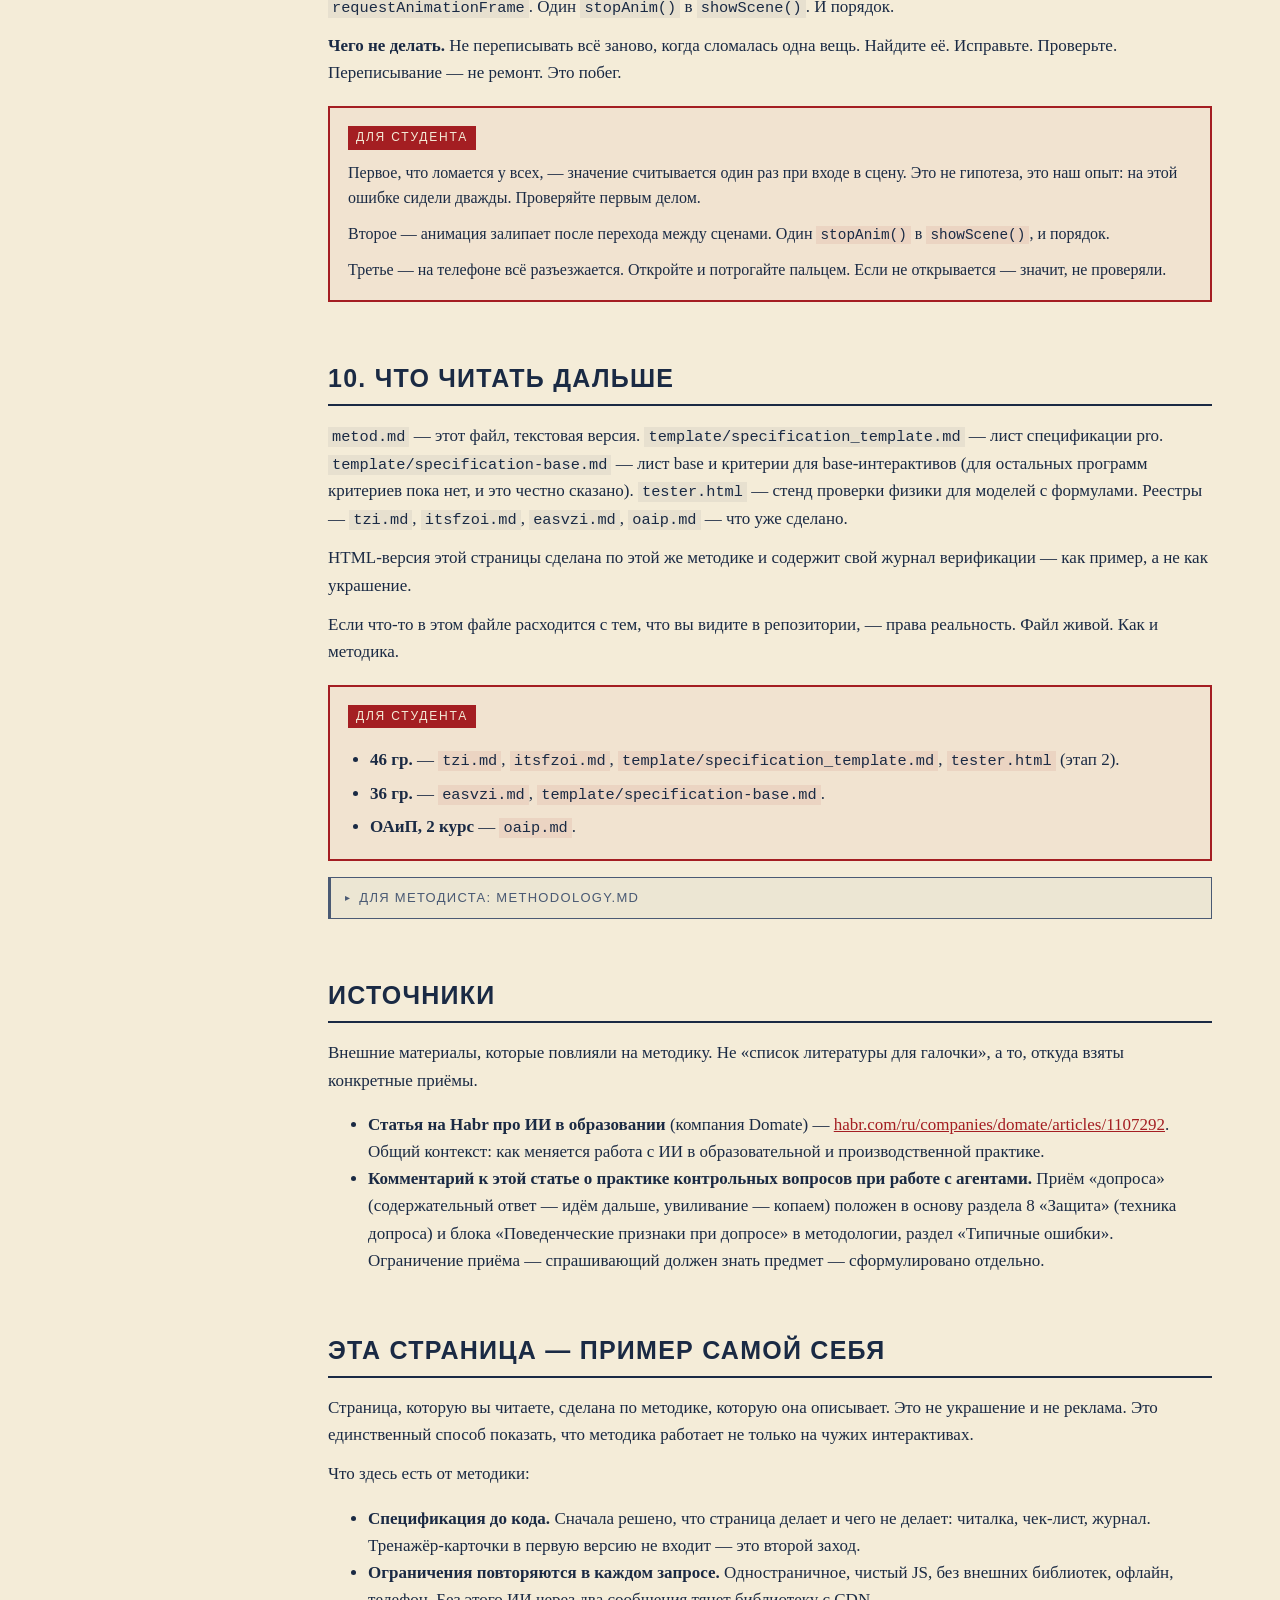
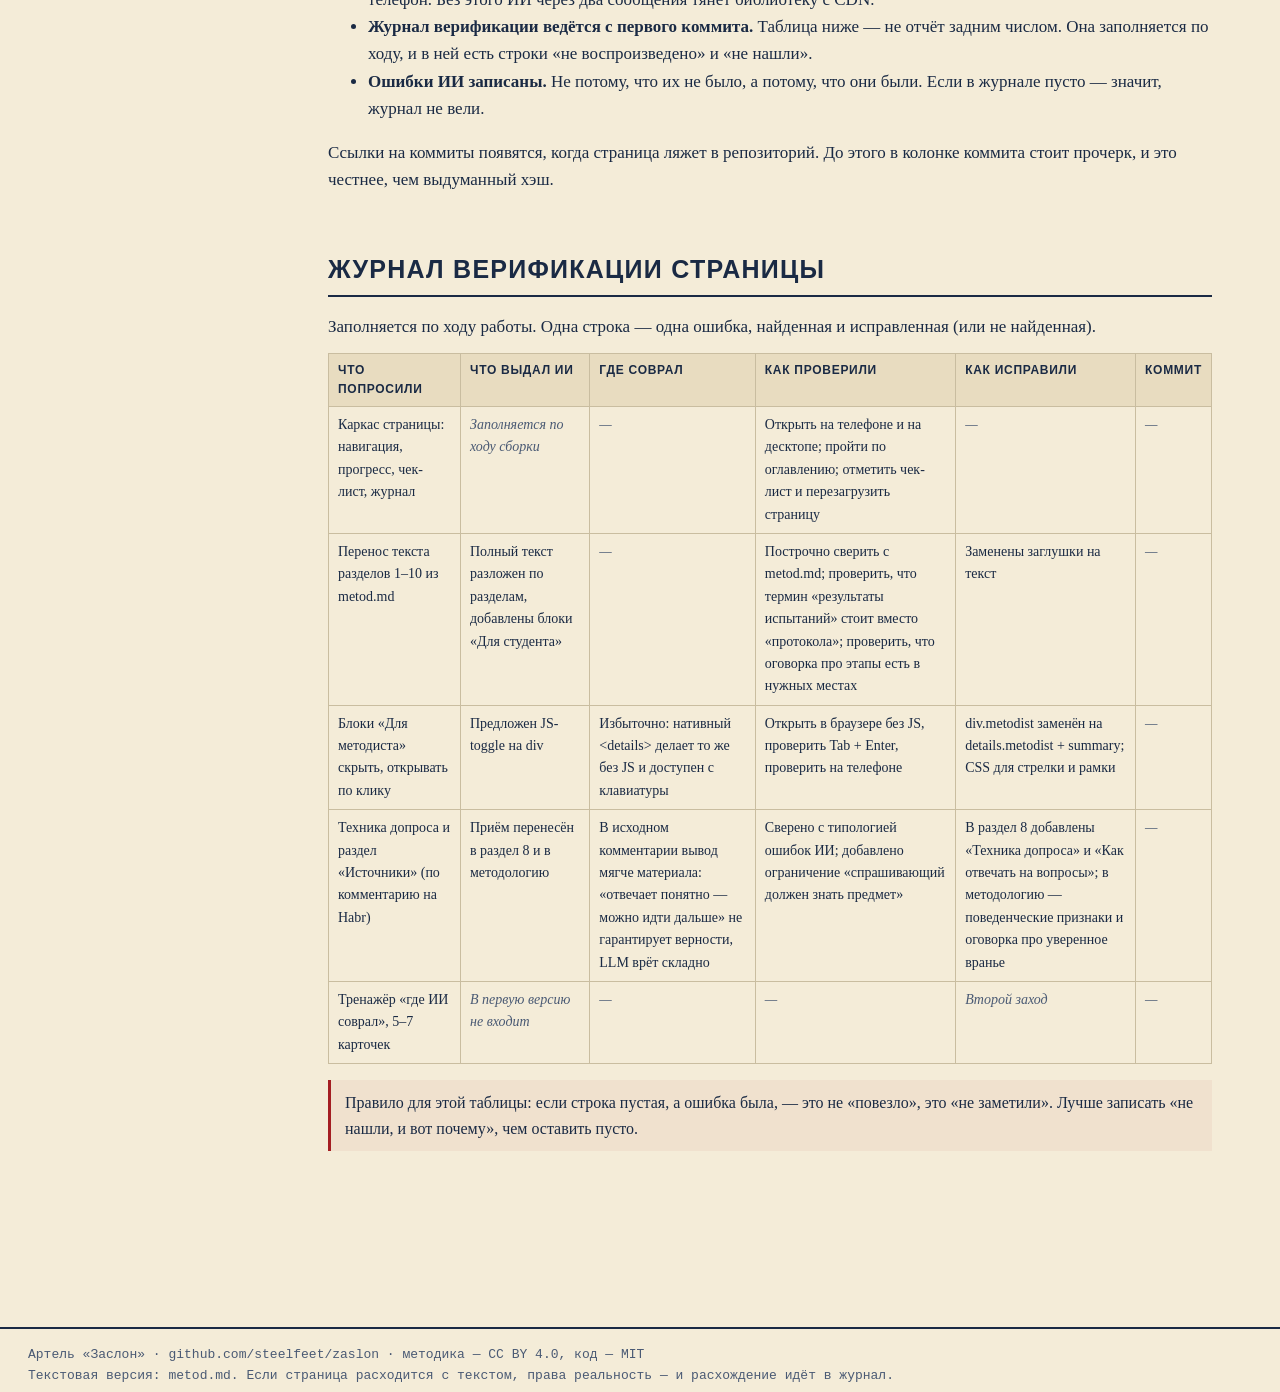
==== commit 825a5390: "v.0.1.1.4 [news] ✅ DONE" ====
--- a/metod.html
+++ b/metod.html
@@ -260,6 +260,7 @@
   <button id="tocToggle" aria-expanded="false">Оглавление ▾</button>
   <div class="toc-title">Разделы</div>
   <a href="#intro">Что это</a>
+  <a href="#s0">0. Новости ИТ — введение</a>
   <a href="#predlozheniya">Что можно сделать</a>
   <a href="#s1">1. Выбор темы</a>
   <a href="#s2_1">2.1 Система контроля версий</a>
@@ -281,21 +282,183 @@
 
 <section id="intro">
   <h2>Что это</h2>
-  <p class="lead">Это методика создание программы с ИИ-ассистентом — калькулятора, утилиты для учебной работы, игры, квиза, визуальной новеллы (сказки).</p>
+  <p class="lead">Это методика создание программы, доклада, новости с ИИ-ассистентом — калькулятора, утилиты для учебной работы, игры, квиза, визуальной новеллы (сказки).</p>
 
   <div class="student">
     <p>Три трека, у каждого своя планка:</p>
     <ul>
       <li><strong>46 гр. (ПМ.03.01, ПМ.03.02)</strong> — pro. Модели с физическим ядром: формулы, крайние случаи, графики. Полный цикл — цель, к которой идёте.</li>
       <li><strong>36 гр. (МДК.01.04)</strong> — base. Квизы, игры, сказки, простые интерактивы. Проверка — на корректность фактов и однозначность, не на формулы.</li>
-      <li><strong>2 курс (ОАиП)</strong> — на дистанте. Синтаксис руками не учим, осознанно: предмет дополнительный, интернет плохой. Но минимум — привести пример, где результат от ИИ ломается.</li>
+      <li><strong>26 гр. (ОАиП)</strong> — На дистанте: синтаксис руками не учим, осознанно: предмет дополнительный, интернет плохой. Но минимум — привести пример, где результат от ИИ ломается.</li>
     </ul>
     <p>Сейчас у всех — <strong>этап 1</strong>: делаете, документируете, коммитите. <code>tester.html</code> и критерии оценивания — следующий этап, не этот.</p>
   </div>
 
   <details class="metodist">
-    <summary>Для методиста: оговорка про этапы</summary>
+    <summary>Для методиста</summary>
+    <div class="note">Основная цель методики — тема предмета, а не артефакт. Студент делает программу, доклад или новость по теме, и делает её с помощью ИИ. ИИ, как водится, ошибается. Студент ищет ошибку и исправляет. Не из любви к аккуратности — иначе продукт не работает. Пока ищет, читает учебник. Пока исправляет, разбирается, как устроено на самом деле. Тема входит не через зубрёжку, а через руки: сделал, сломалось, починил, понял.</div>
     <div class="note"><strong>Оговорка про этапы.</strong> Методика вводится поэтапно. Сейчас — этап 1: работа с документированием, без формальной верификации формул и без критериев оценивания. Полный цикл, описанный ниже, — цель, а не текущее требование. Где этап 1 отличается — сказано в разделе.</div>
+  </details>
+</section>
+
+
+<section id="s0">
+  <h2>0. Новости ИТ — введение</h2>
+
+  <div class="student">
+    <p>Прежде чем делать интерактив, доклад или программу, — короткий вход. Первый тип проекта — <strong>«Новости ИТ»</strong>. Не потому, что это просто. Потому что здесь видно всё то же, что и в большой работе, но на маленьком материале: умение найти источник, сформулировать свою мысль, закоммитить, получить обратную связь.</p>
+
+    <p><strong>Что делать.</strong> Найти новость по ИТ или по информационной безопасности — не старше двух недель. Указать источник: ссылку и дату публикации. Дать свой комментарий: один-два абзаца живым литературным языком. Не «данная новость актуальна», а «я думаю, что здесь важно вот что, потому что…». Оформить в git и отправить запрос на слияние в репозиторий преподавателя (http://213.155.192.79:3001/ypv/EASvZI).</p>
+
+    <p><strong>Зачем это.</strong> Три вещи сразу. Первая — <strong>привычка читать новости</strong> по специальности, а не только ленту. Вторая — <strong>умение формулировать мысль</strong> нормальным языком, а не телеграфным. Третья — <strong>вход в СКВ</strong> без страха: первый коммит, первый PR, первая автоматическая проверка. Это самый безопасный способ ошибиться в git.</p>
+
+    <p><strong>Как это проверяется.</strong> Не преподаватель вручную. «<strong><a href="https://steelfeet.ru/prikaz/">Приказ</a></strong>» — система управления проектами и аттестацией — сама ловит запрос на слияние, проверяет файлы по списку требований и либо принимает автоматически, либо отклоняет с комментарием, что не так. Это первый опыт работы с автоматической проверкой: не «преподаватель посмотрел и сказал», а «правила зафиксированы и проверены».</p>
+
+    <p><strong>Лайфхак.</strong> Прочитайте новость дважды. Первый раз — чтобы понять, о чём. Второй — чтобы понять, что в ней <strong>не</strong> сказано. Хороший комментарий часто начинается с того, чего в новости нет: какой источник промолчал, какая цифра не сходится, какая сторона не упомянута. Это не конспирология, это чтение с карандашом.</p>
+
+    <p><strong>Лайфхак.</strong> Не начинайте комментарий с «в современном мире». Не заканчивайте «таким образом, мы видим». Это не литературный язык, это его имитация. Начните с факта: «На прошлой неделе вышло…». Закончите мыслью: «Мне кажется, это значит…». Остальное — между ними.</p>
+
+    <p><strong>Чего не делать.</strong> Не пересказывать новость. Пересказ — не комментарий, его скрипт отличит: если в тексте нет ни одного суждения от первого лица и ни одной оценки — это не зачтётся. Не копировать пресс-релиз. Не вставлять сгенерированный ИИ текст без правки: ИИ пишет складно, но пусто, и это видно по отсутствию конкретики.</p>
+
+    <p><strong>Требования к файлу</strong> (что проверяет скрипт):</p>
+    <ul>
+      <li>имя коммита: Новости IT;</li>
+      <li>файл в папке <code>Новости/уч.год/номер_группы</code>, имя — <code>4-8 латинских букв.md</code>;</li>
+      <li>заголовок первого уровня (<code>#</code>) — тема новости;</li>
+      <li>ссылка на источник (<code>https://…</code>);</li>
+      <li>дата публикации (<code>ДД.ММ.ГГГГ</code>);</li>
+      <li>комментарий не короче 500 символов;</li>
+      <li>в тексте есть суждение от первого лица (<code>я считаю</code>, <code>мне кажется</code>, <code>по-моему</code>);</li>
+      <li>нет полного ФИО — только имя и первая буква фамилии;</li>
+      <li>нет запрещённых маркеров — «в современном мире», «данная новость актуальна», «таким образом» в конце;</li>
+      <li>только <strong>новые</strong> файлы в PR, старые не правятся;</li>
+    </ul>
+    <p>Если всё в порядке — Приказ принимает PR автоматически и пишет «принято» с датой и временем. Если нет — отклоняет и пишет, какой пункт не выполнен. Исправляете — отправляете снова.</p>
+  </div>
+
+  <details class="metodist">
+    <summary>Для методиста: как работает скрипт Приказа</summary>
+    <p>Скрипт ловит события <code>pull_request</code> через АПИ Gogs в репозиторий преподавателя. На каждое новое открытие или обновление PR выполняет проверки и либо делает <code>merge</code> (squash), либо оставляет комментарий с указанием нарушенных пунктов и закрывает PR.</p>
+
+    <p><strong>Схема проверки — по шагам:</strong></p>
+    <table class="journal">
+      <thead>
+        <tr><th>№</th><th>Проверка</th><th>Что проверяется</th><th>Если не прошло</th></tr>
+      </thead>
+      <tbody>
+        <tr><td>1</td><td>Имя коммита</td><td><code>Новости IT</code>. </td><td>Без этого имени коммита скрипт не запускается.</td></tr>
+        <tr><td>2</td><td>Список файлов</td><td>Ровно один новый файл <code>.md</code> в папке <code>Новости/</code>. </td><td>Комментарий: «в PR должен быть ровно один новый файл в Новости/, без правок других файлов»</td></tr>
+        <tr><td>3</td><td>Имя файла</td><td>Не содержит фамилию.</td><td>Комментарий: «Имя файла содержит фамилию»</td></tr>
+        <tr><td>4</td><td>Заголовок</td><td>Первая непустая строка — <code># …</code></td><td>Комментарий: «нет заголовка первого уровня»</td></tr>
+        <tr><td>5</td><td>Источник</td><td>В тексте есть <code>https://</code> или <code>http://</code> с доменом, и рядом — дата публикации (регулярка на <code>ДД.ММ.ГГГГ</code>)</td><td>Комментарий: «нужна ссылка на источник и дата публикации»</td></tr>
+        <tr><td>6</td><td>Объём комментария</td><td>После вычитания заголовка и ссылок — не меньше 500 символов</td><td>Комментарий: «комментарий короче 500 символов»</td></tr>
+        <tr><td>7</td><td>Личное суждение</td><td>В тексте есть хотя бы одно из: <code>я считаю</code>, <code>мне кажется</code>, <code>по-моему</code>, <code>на мой взгляд</code>, <code>я думаю</code> (регистронезависимо, с учётом словоформ)</td><td>Комментарий: «нет суждения от первого лица — это не комментарий, а пересказ»</td></tr>
+        <tr><td>8</td><td>Запрещённые маркеры</td><td>Нет фраз: <code>в современном мире</code>, <code>данная новость актуальна</code>, <code>таким образом</code> (в последнем абзаце), <code>нельзя не отметить</code></td><td>Комментарий: «найдены клише: &lt;список&gt;»</td></tr>
+        <tr><td>9</td><td>Персональные данные</td><td>Нет паттерна ФИО (два слова с заглавной + отчество на <code>-вич/-вна</code>), нет e-mail и телефонов</td><td>Комментарий: «в тексте найдены персональные данные — уберите или замените на имя + первая буква фамилии»</td></tr>
+        <tr><td>10</td><td>Год новости</td><td>Дата публикации источника — не старше 14 дней от даты коммита</td><td>Комментарий: «новость старше двух недель»</td></tr>
+      </tbody>
+    </table>
+
+    <p><strong>Псевдокод проверки:</strong></p>
+    <pre style="font-family:'Roboto Mono',Consolas,monospace;font-size:12px;background:rgba(26,42,68,.06);padding:10px 14px;overflow-x:auto;line-height:1.5">
+# Псевдокод проверки PR «Новости IT» в Приказе
+# Событие: webhook pull_request (opened, synchronize)
+
+on pull_request(action, pr, files, commits):
+    if action not in [opened, synchronize]: return
+
+    # 1. Имя коммита / PR — «Новости IT»
+    if not contains(pr.title, "Новости IT") \
+       and not any(contains(c.message, "Новости IT") for c in commits):
+        return  # молча — это не наш PR
+
+    # 2. Ровно один новый .md в папке «Новости/»
+    added = [f for f in files if f.status == "added"]
+    other = [f for f in files if f.status != "added"]
+    if len(added) != 1:
+        reject("ровно один новый файл в Новости/, без правок других файлов"); return
+    if other:
+        reject("нельзя менять или удалять существующие файлы"); return
+
+    f = added[0]
+    if not f.filename.startswith("Новости/") or not f.filename.endswith(".md"):
+        reject("файл должен быть .md в папке Новости/"); return
+
+    # 3. Имя файла не содержит фамилию
+    name_part = basename(f.filename, ".md")
+    if looks_like_surname(name_part):
+        reject("имя файла содержит фамилию — используйте ник или имя+инициал"); return
+
+    text  = fetch_content(f.filename).decoded
+    lines = text.split("\n")
+
+    # 4. Заголовок первого уровня
+    if not text.lstrip().startswith("# "):
+        reject("нет заголовка первого уровня"); return
+
+    # 5. Источник: URL с доменом + дата ДД.ММ.ГГГГ на СЛЕДУЮЩЕЙ строке
+    url_idx = find_line_with_url_with_domain(lines)
+    if url_idx is None:
+        reject("нужна ссылка на источник (https://…) с доменом"); return
+    next_line = lines[url_idx + 1] if url_idx + 1 < len(lines) else ""
+    if not re.match(r"^\s*\d{2}\.\d{2}\.\d{4}\s*$", next_line):
+        reject("дата публикации ДД.ММ.ГГГГ должна быть на следующей строке после ссылки"); return
+
+    # 6. Объём комментария ≥ 500 символов
+    body = strip_meta(text)  # убирает "# …", URL, строку с датой, пустые строки
+    if len(body) < 500:
+        reject(f"комментарий короче 500 символов (сейчас {len(body)})"); return
+
+    # 7. Личное суждение от первого лица
+    markers = ["я считаю", "мне кажется", "по-моему", "на мой взгляд", "я думаю"]
+    if not any(m in text.lower() for m in markers):
+        reject("нет суждения от первого лица — это не комментарий, а пересказ"); return
+
+    # 8. Запрещённые маркеры
+    cliches = ["в современном мире", "данная новость актуальна", "нельзя не отметить"]
+    found = [c for c in cliches if c in text.lower()]
+    last_para = text.strip().split("\n\n")[-1].lower()
+    if "таким образом" in last_para:
+        found.append("таким образом (в последнем абзаце)")
+    if found:
+        reject("найдены клише: " + ", ".join(found)); return
+
+    # 9. Персональные данные
+    pii = []
+    if re.search(r"\b[А-ЯЁ][а-яё]+\s+[А-ЯЁ][а-яё]+\s+[А-ЯЁ][а-яё]+(вич|вна)\b", text):
+        pii.append("ФИО с отчеством")
+    if re.search(r"[\w.+-]+@[\w-]+\.[\w.]+", text):
+        pii.append("e-mail")
+    if re.search(r"(\+7|8)[\s\-]?\(?\d{3}\)?[\s\-]?\d{3}[\s\-]?\d{2}[\s\-]?\d{2}", text):
+        pii.append("телефон")
+    if pii:
+        reject("персональные данные: " + ", ".join(pii) + " — замените на имя + первая буква фамилии"); return
+
+    # 10. Свежесть: дата источника не старше 14 дней от коммита
+    news_date = parse_ddmmyyyy(next_line.strip())
+    if news_date is None:
+        reject("не удалось прочитать дату публикации"); return
+    if news_date < commit_date(commits[-1]) - 14 days:
+        reject(f"новость старше двух недель (от {news_date:%d.%m.%Y})"); return
+
+    # Всё прошло — принимаем
+    merge(pr, method="squash")
+    comment(pr, f"Принято. {now():%d.%m.%Y %H:%M}.")
+    log(pr, status="accepted", checks=10, news_date=news_date)
+    </pre>
+
+    <p><strong>Что скрипт не проверяет (и не должен):</strong></p>
+    <ul>
+      <li><strong>Качество мысли.</strong> Скрипт видит, что суждение есть, но не видит, умное ли оно. Это делает преподаватель — на защите или на занятии, выборочно.</li>
+      <li><strong>Достоверность источника.</strong> Скрипт видит, что ссылка есть, но не проверяет, не фейк ли это. Это ответственность студента, и это первый разговор о том, что источник — не любая ссылка.</li>
+      <li><strong>Литературность языка.</strong> Скрипт ловит клише по списку, но не оценивает стиль. Если студент пишет «я считаю, что это важно» без клише, но пусто — скрипт пропустит, преподаватель заметит.</li>
+    </ul>
+
+    <p><strong>Зачем так.</strong> Автоматическая проверка — не оценка. Она снимает с преподавателя рутину: наличие ссылки, объём, отсутствие ФИО, формат файла. Оценку оставляет человеку. Это и есть принцип «правила зафиксированы и проверяются автоматически» из методики — только на первом, самом простом материале.</p>
+
+    <p><strong>Логирование.</strong> Каждый PR — строка в БД Приказа: студент, дата, результат, какие проверки не прошли (если отклонён), хэш коммита после merge. Это журнал верификации на уровне платформы — тот же принцип, что журнал в спецификации, но ведётся автоматически.</p>
+
+    <p><strong>Ограничение.</strong> Скрипт не спасает от «ИИ написал — я отправил». Если текст сгенерирован и не отредактирован, он пройдёт по формальным признакам (ссылка есть, суждение от первого лица есть), но на занятии это видно. Мера — не ужесточение скрипта, а разговор: сгенерированный текст без правки — это не работа, это имитация работы. И на защите спросят, что именно вы имели в виду в третьем абзаце.</p>
   </details>
 </section>
 
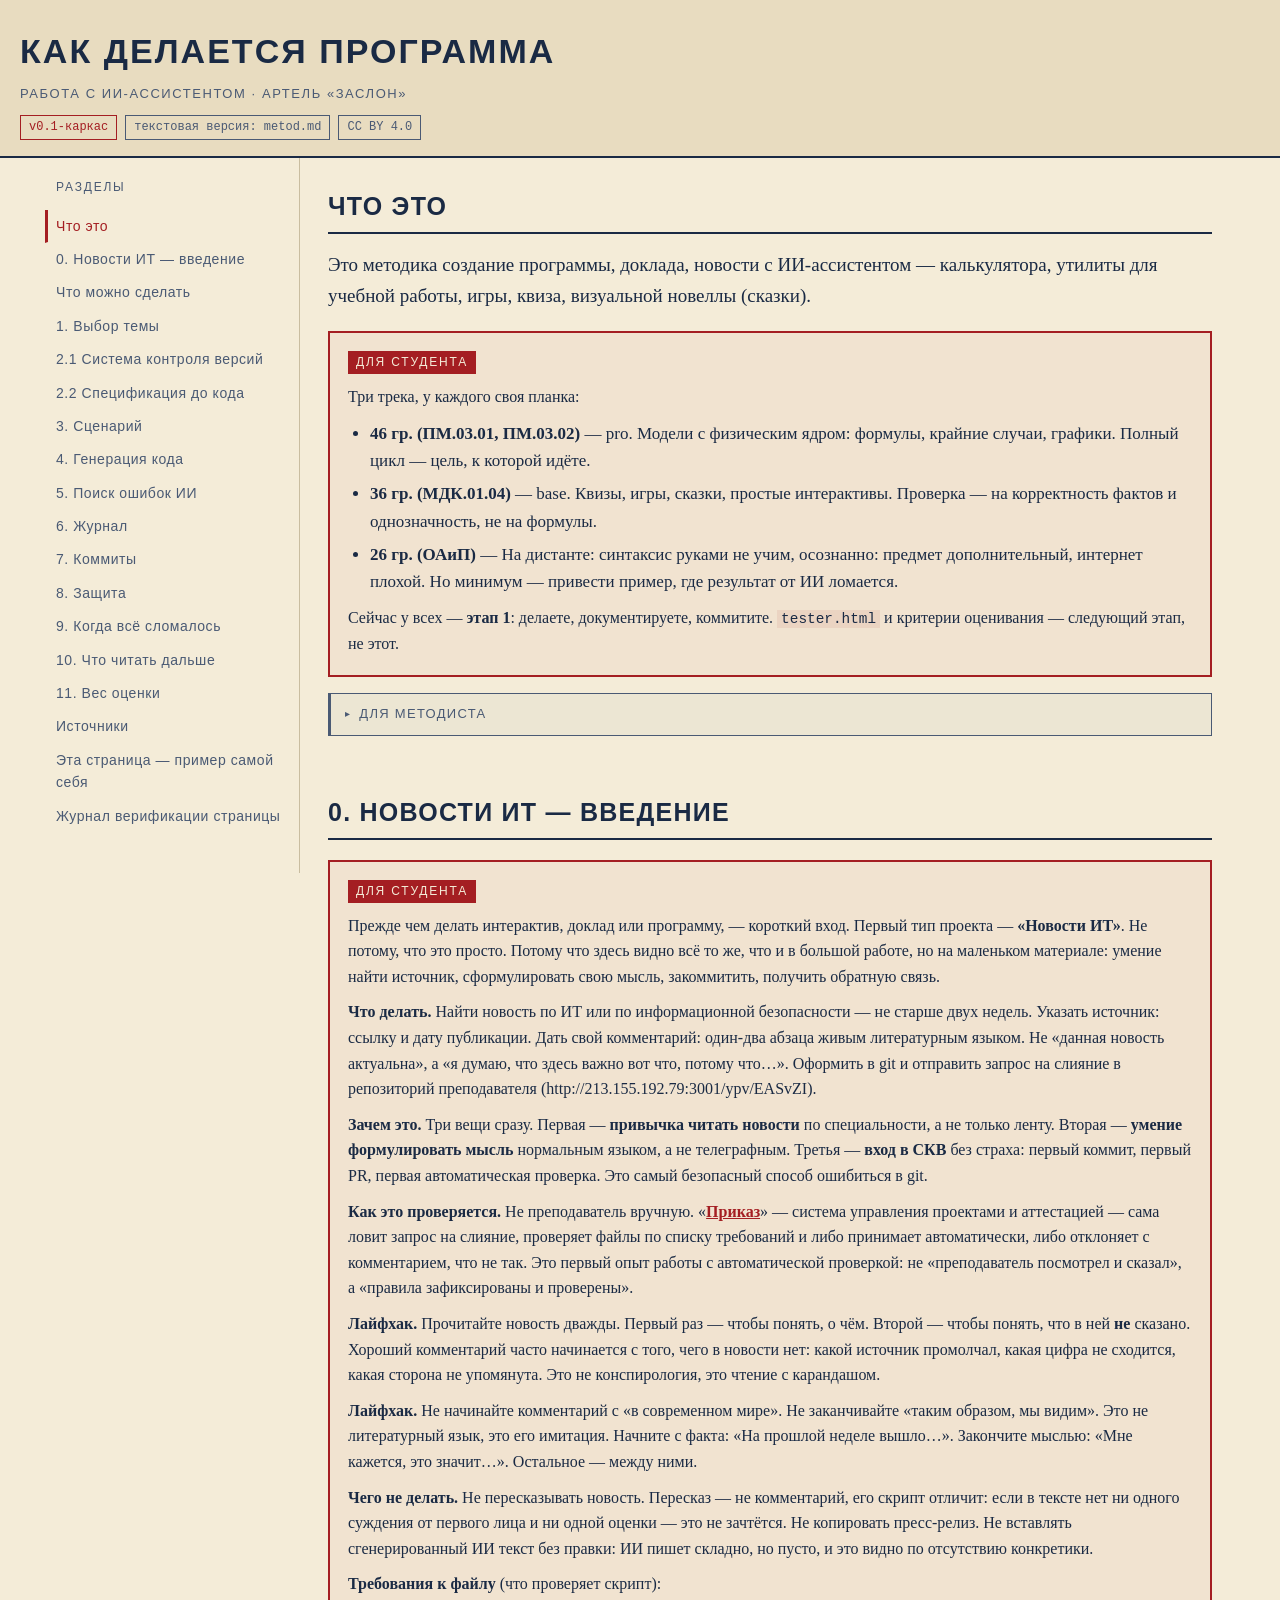
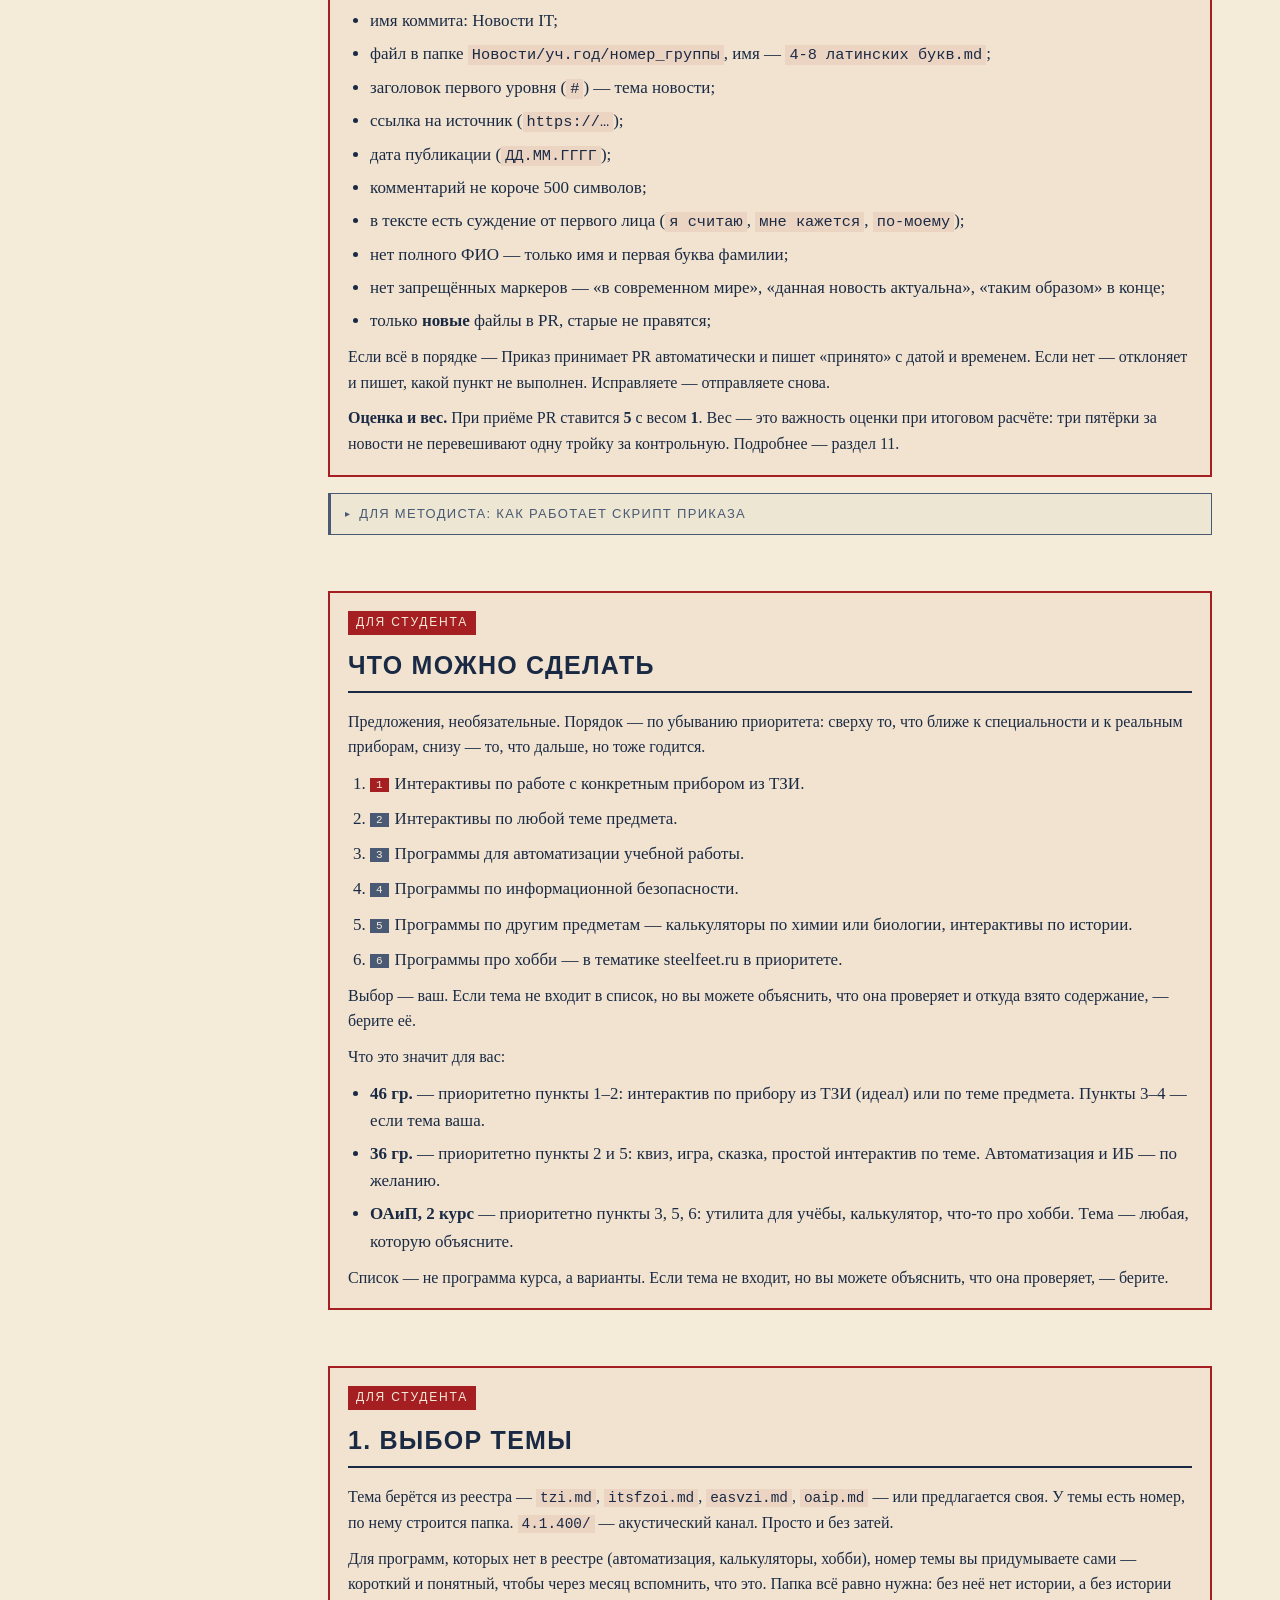
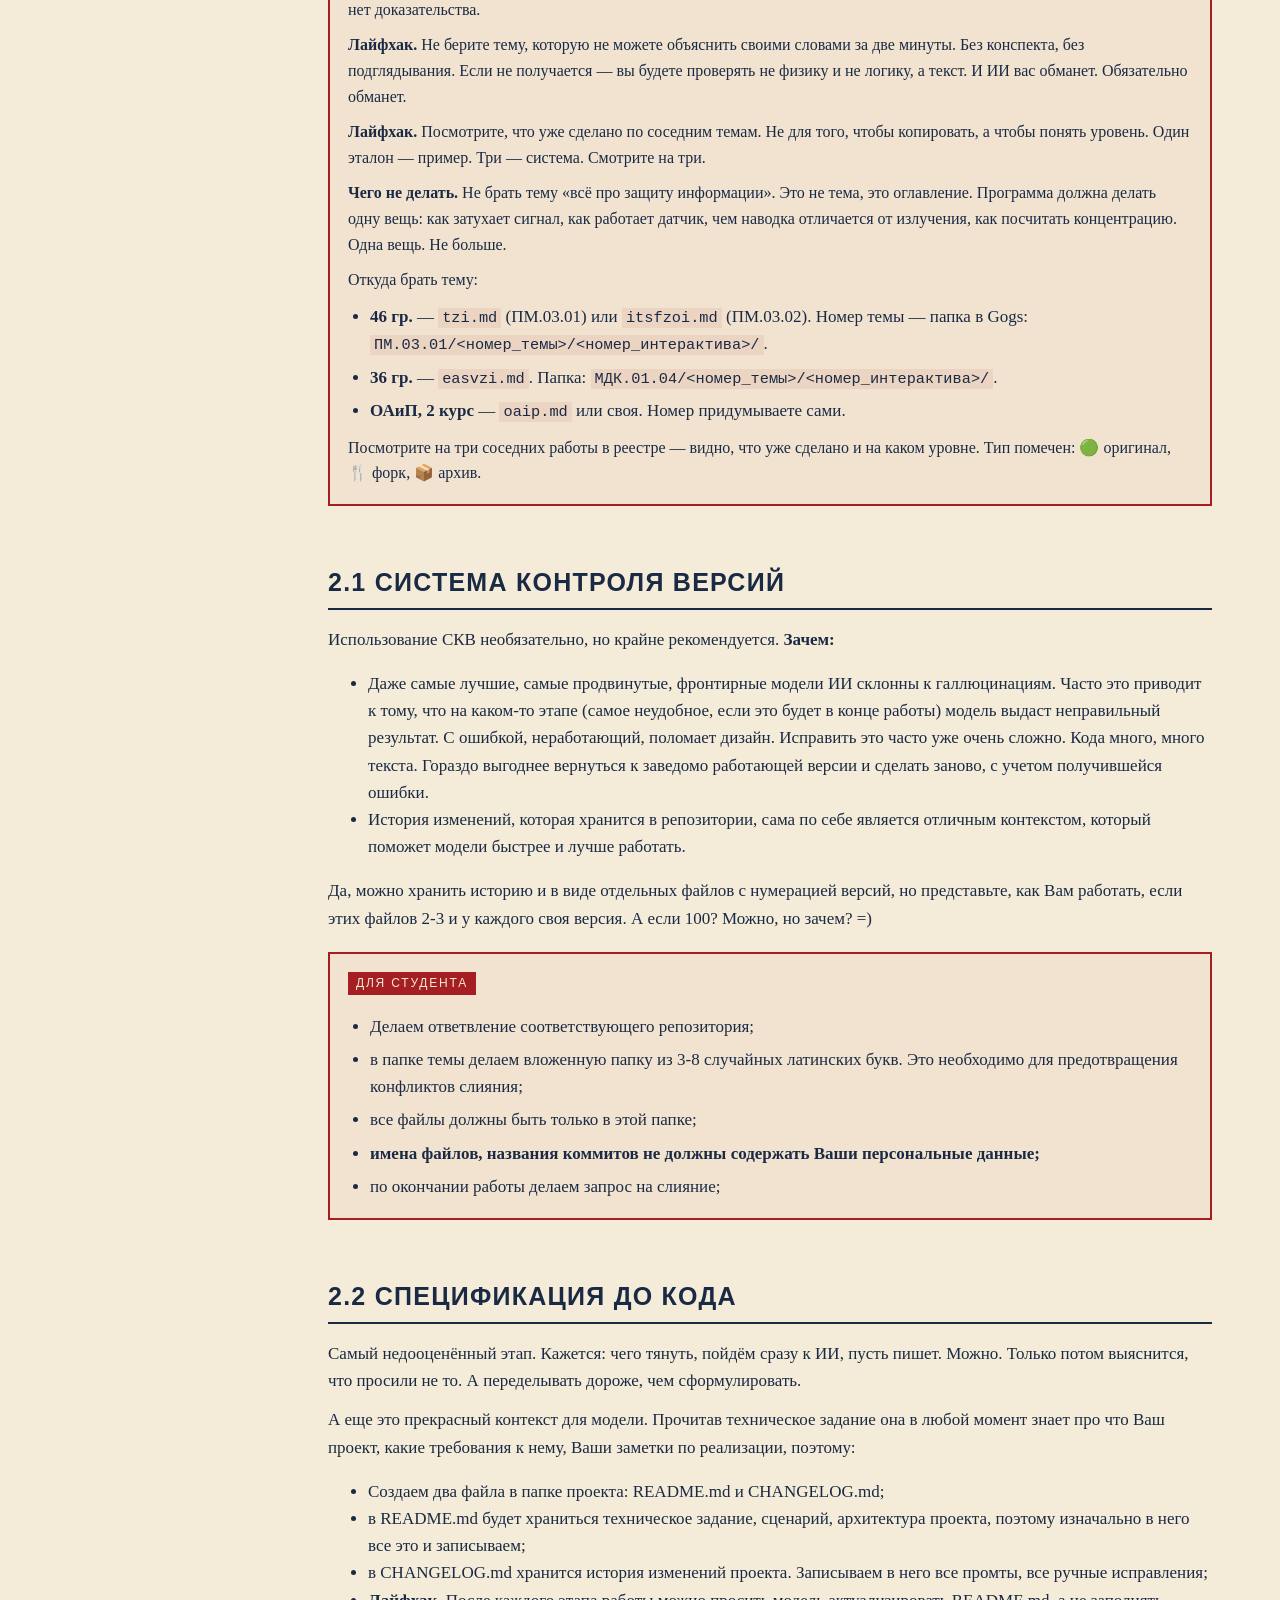
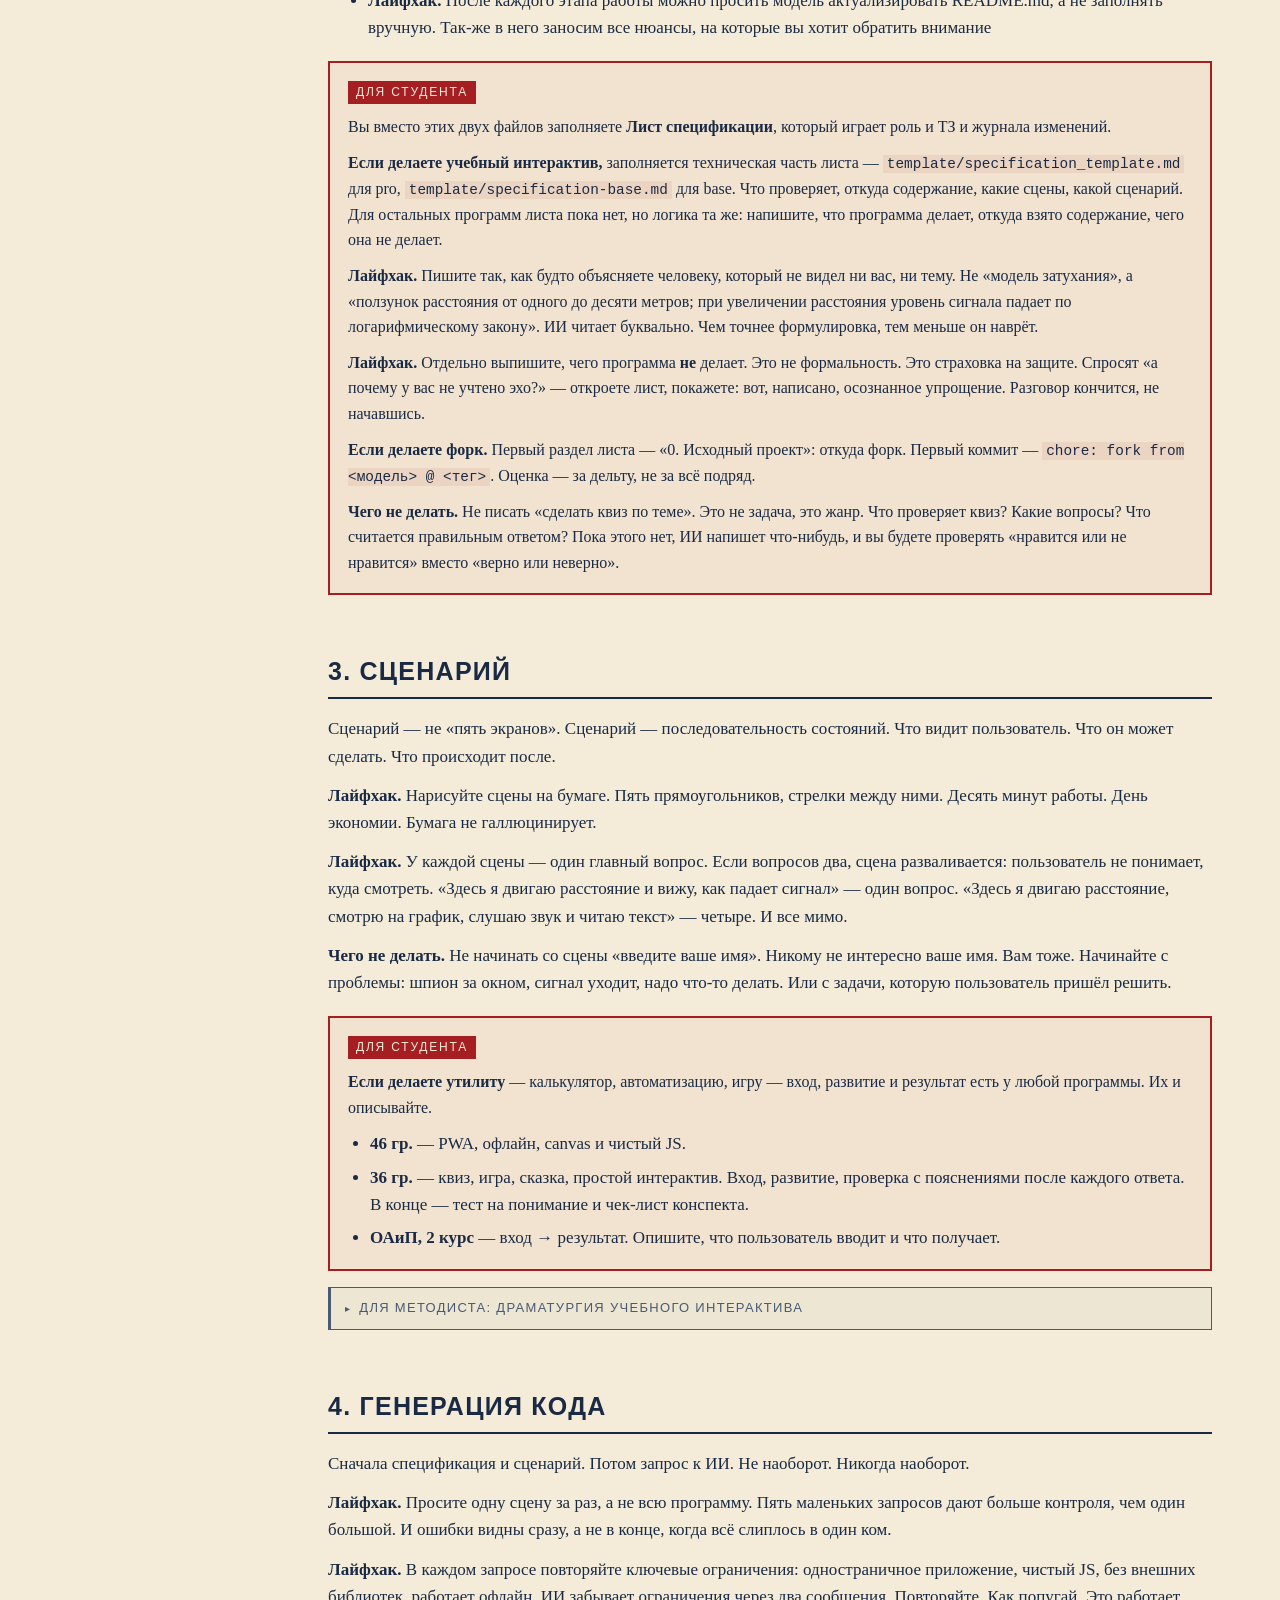
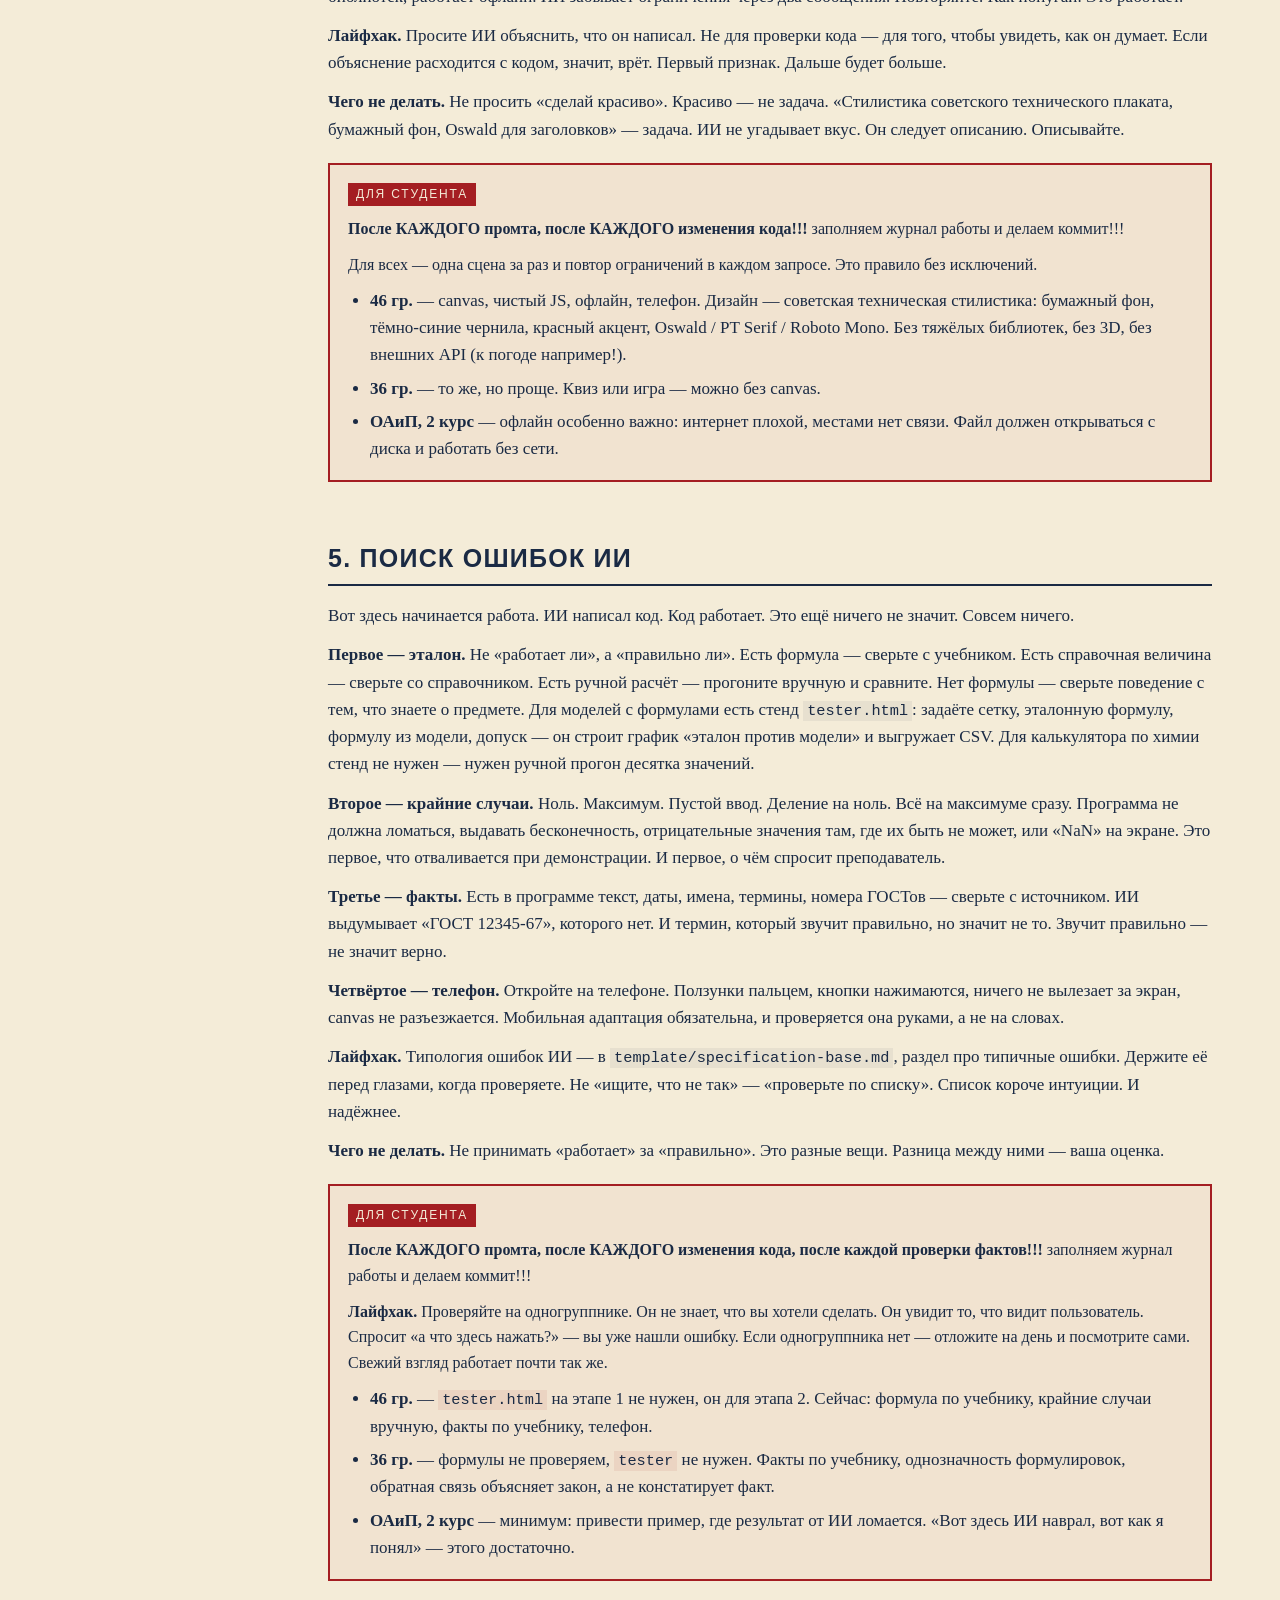
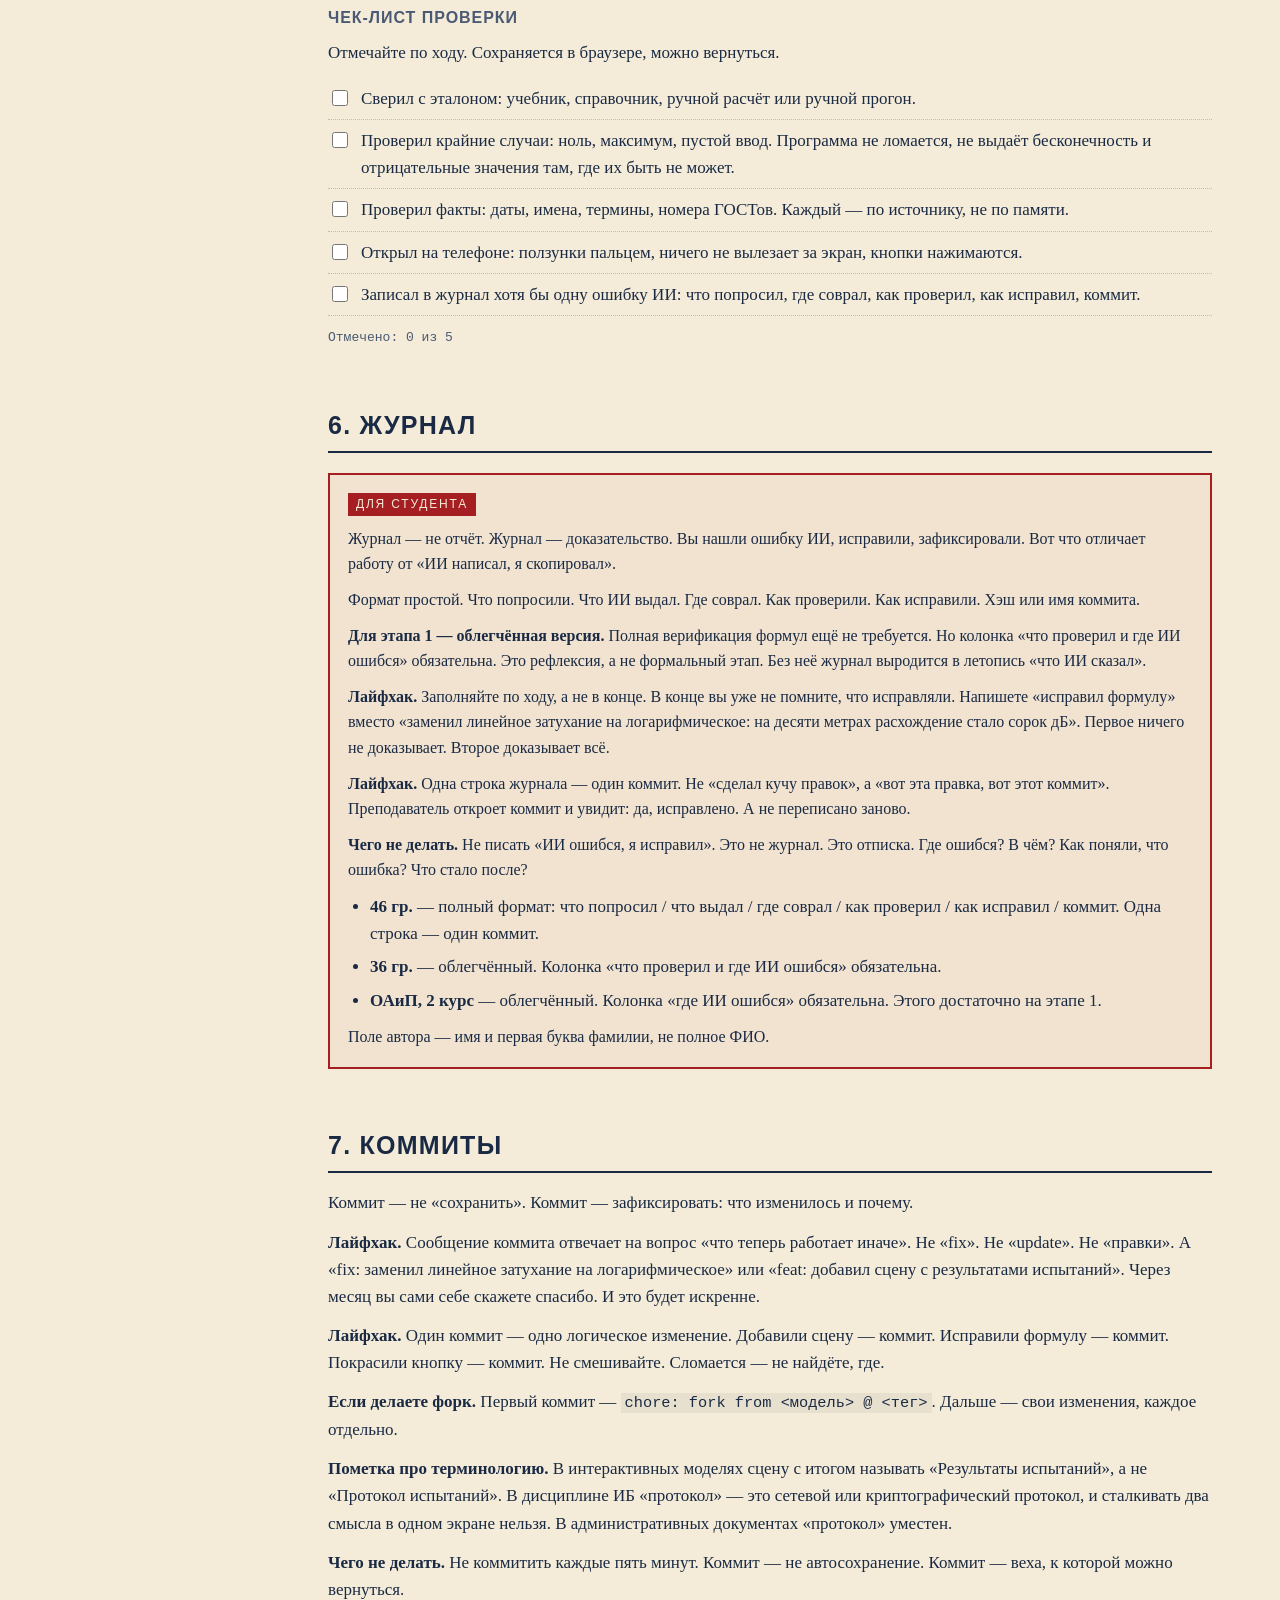
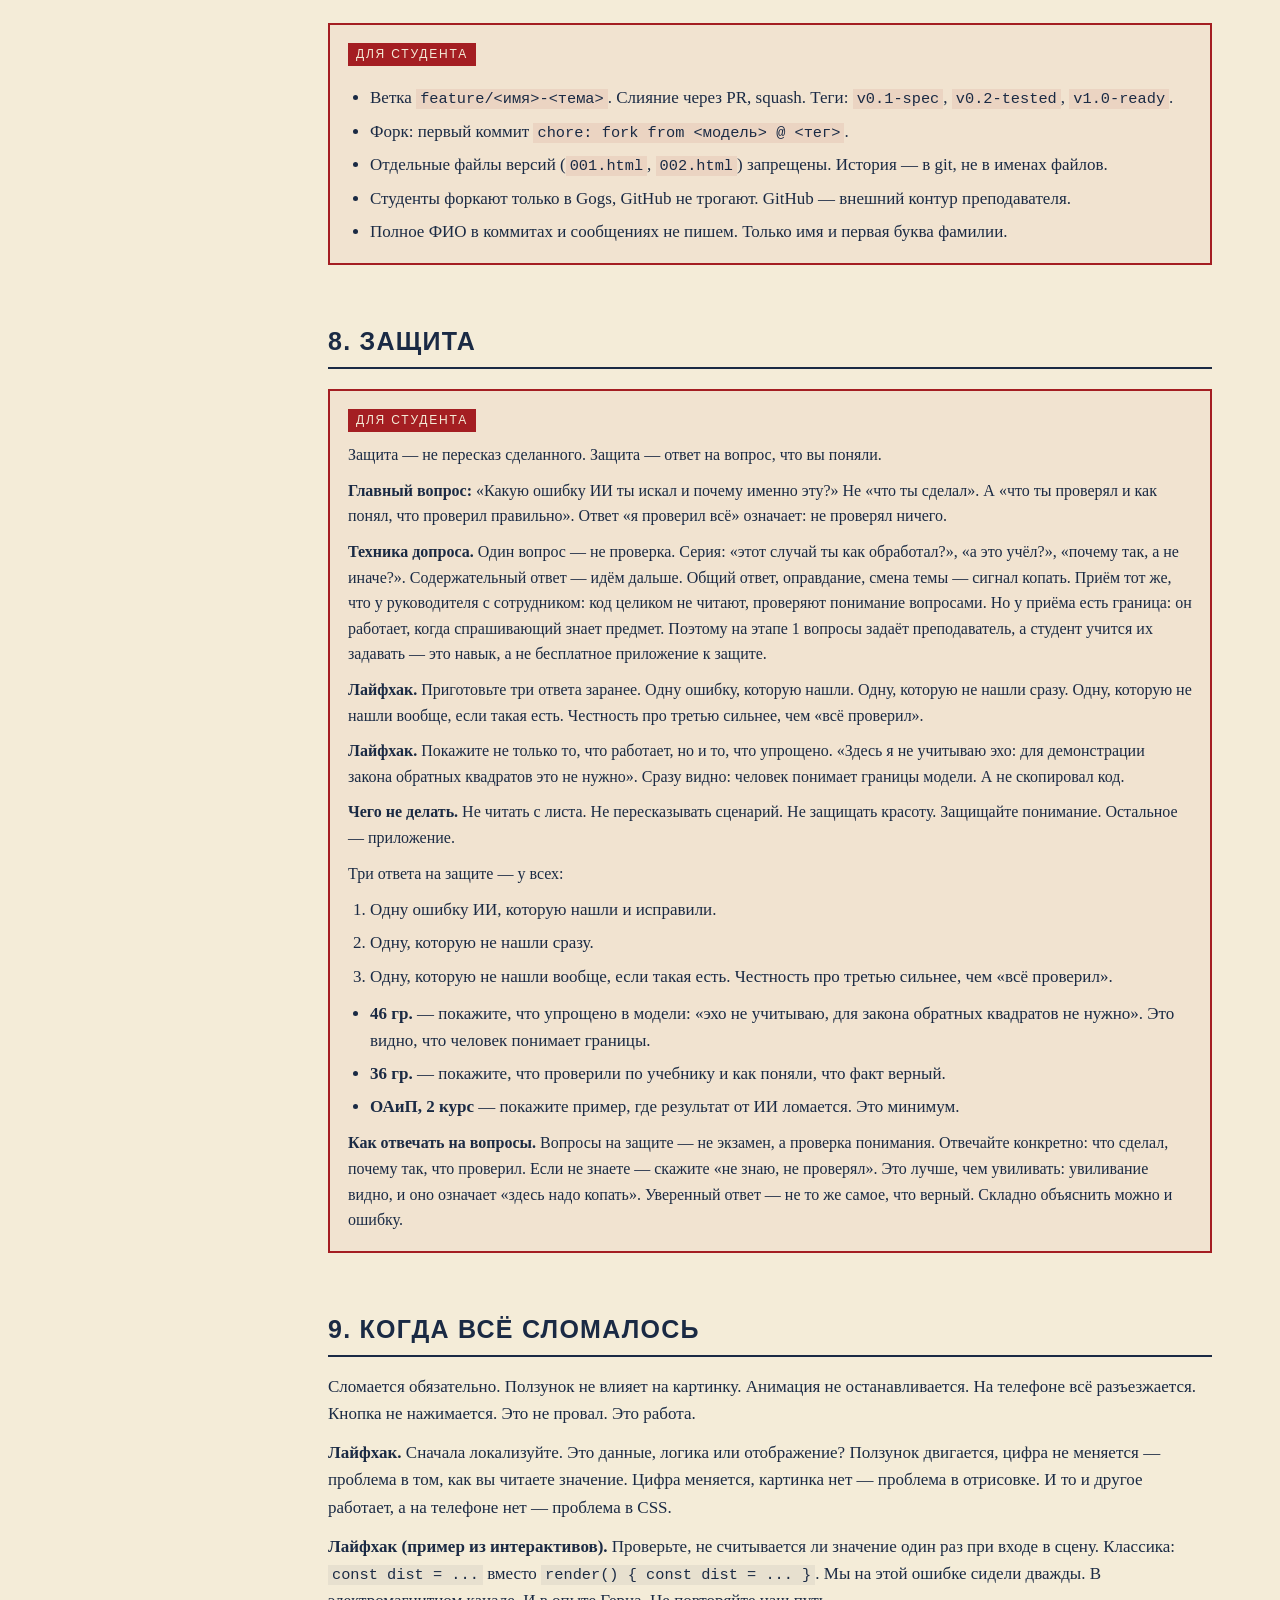
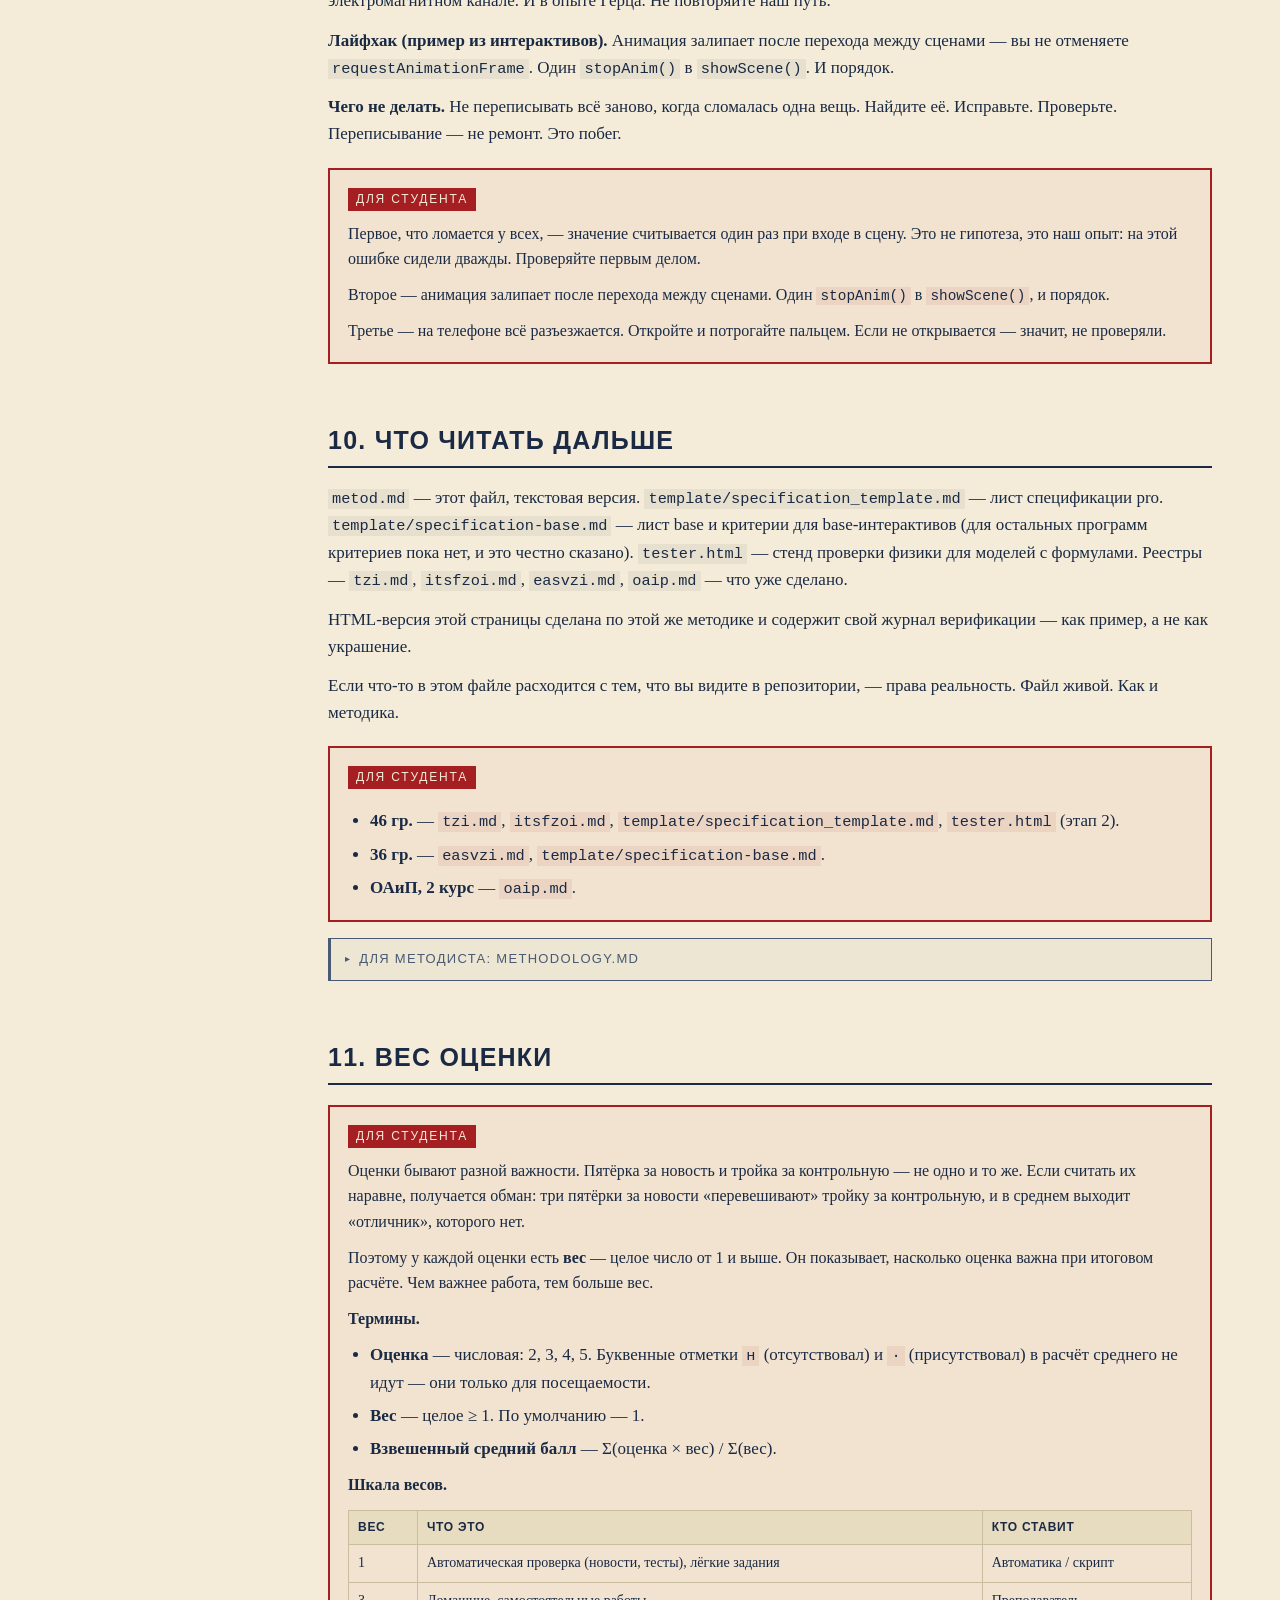
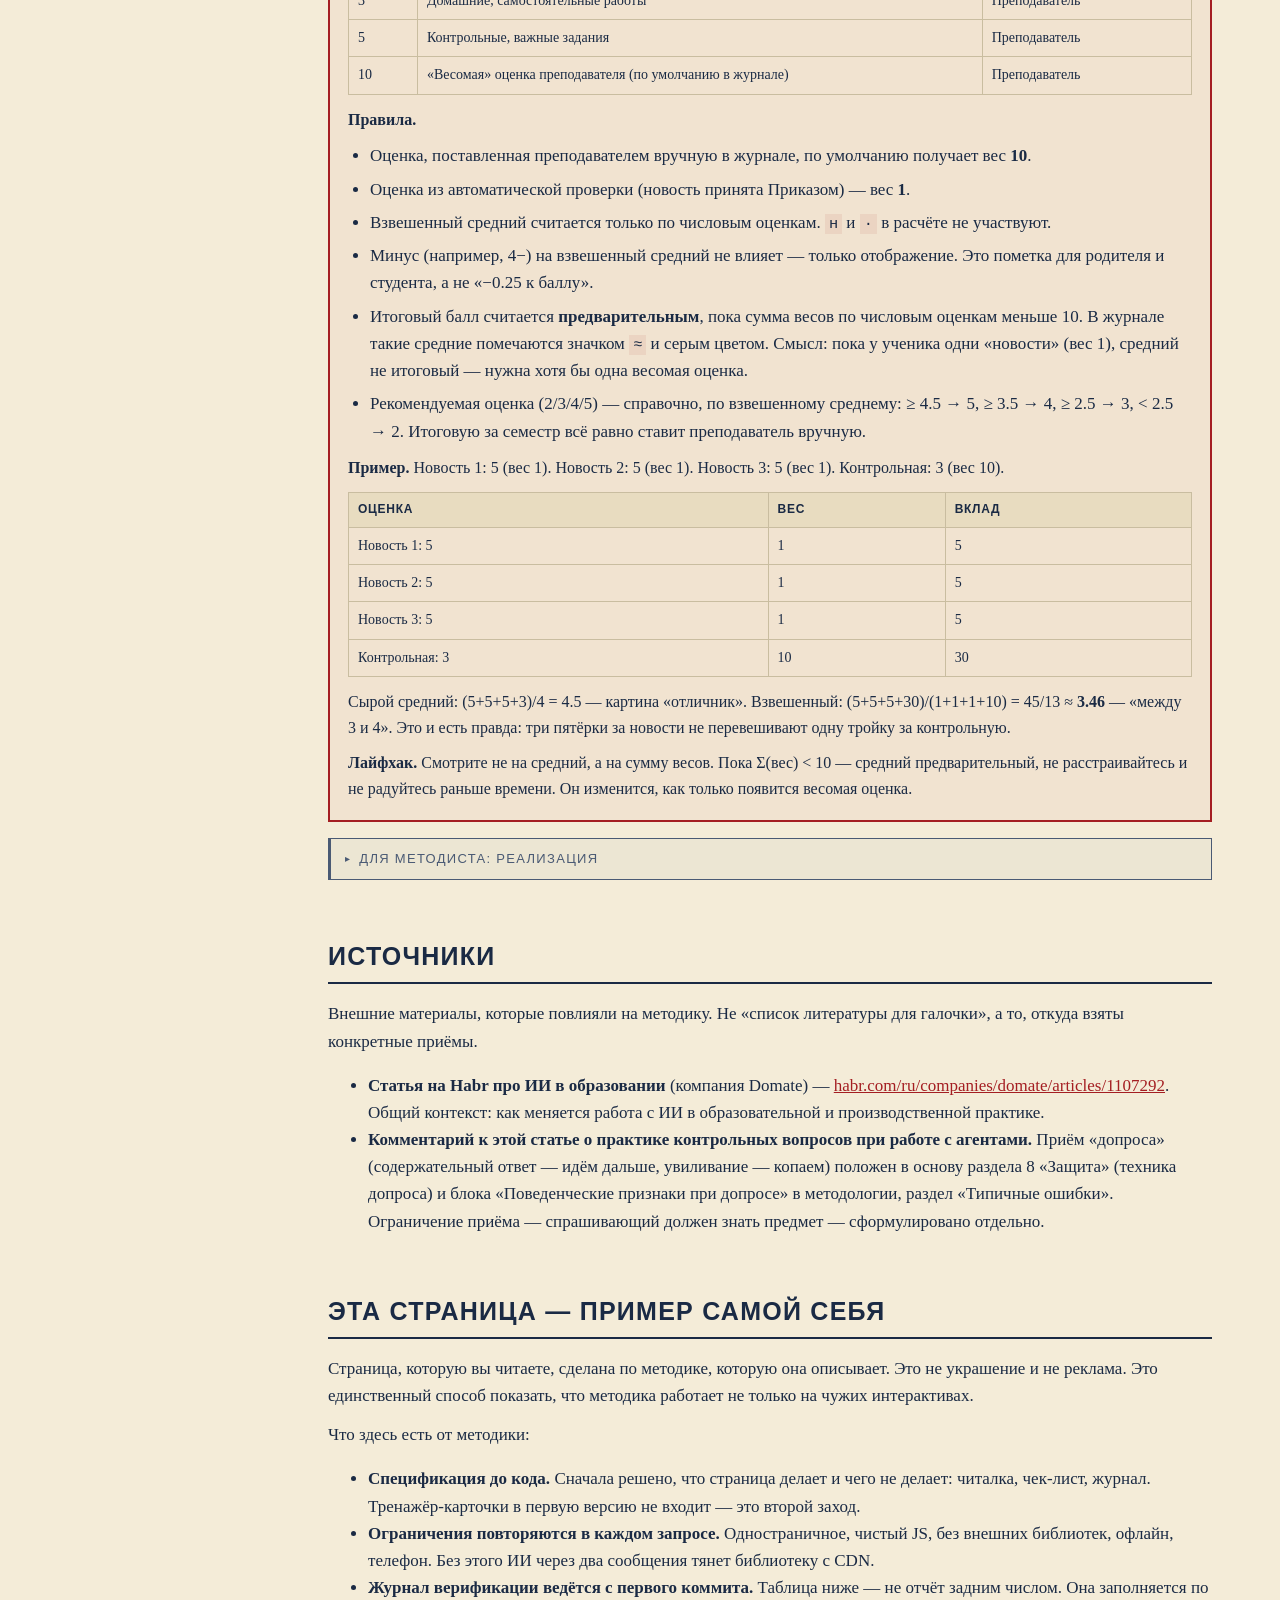
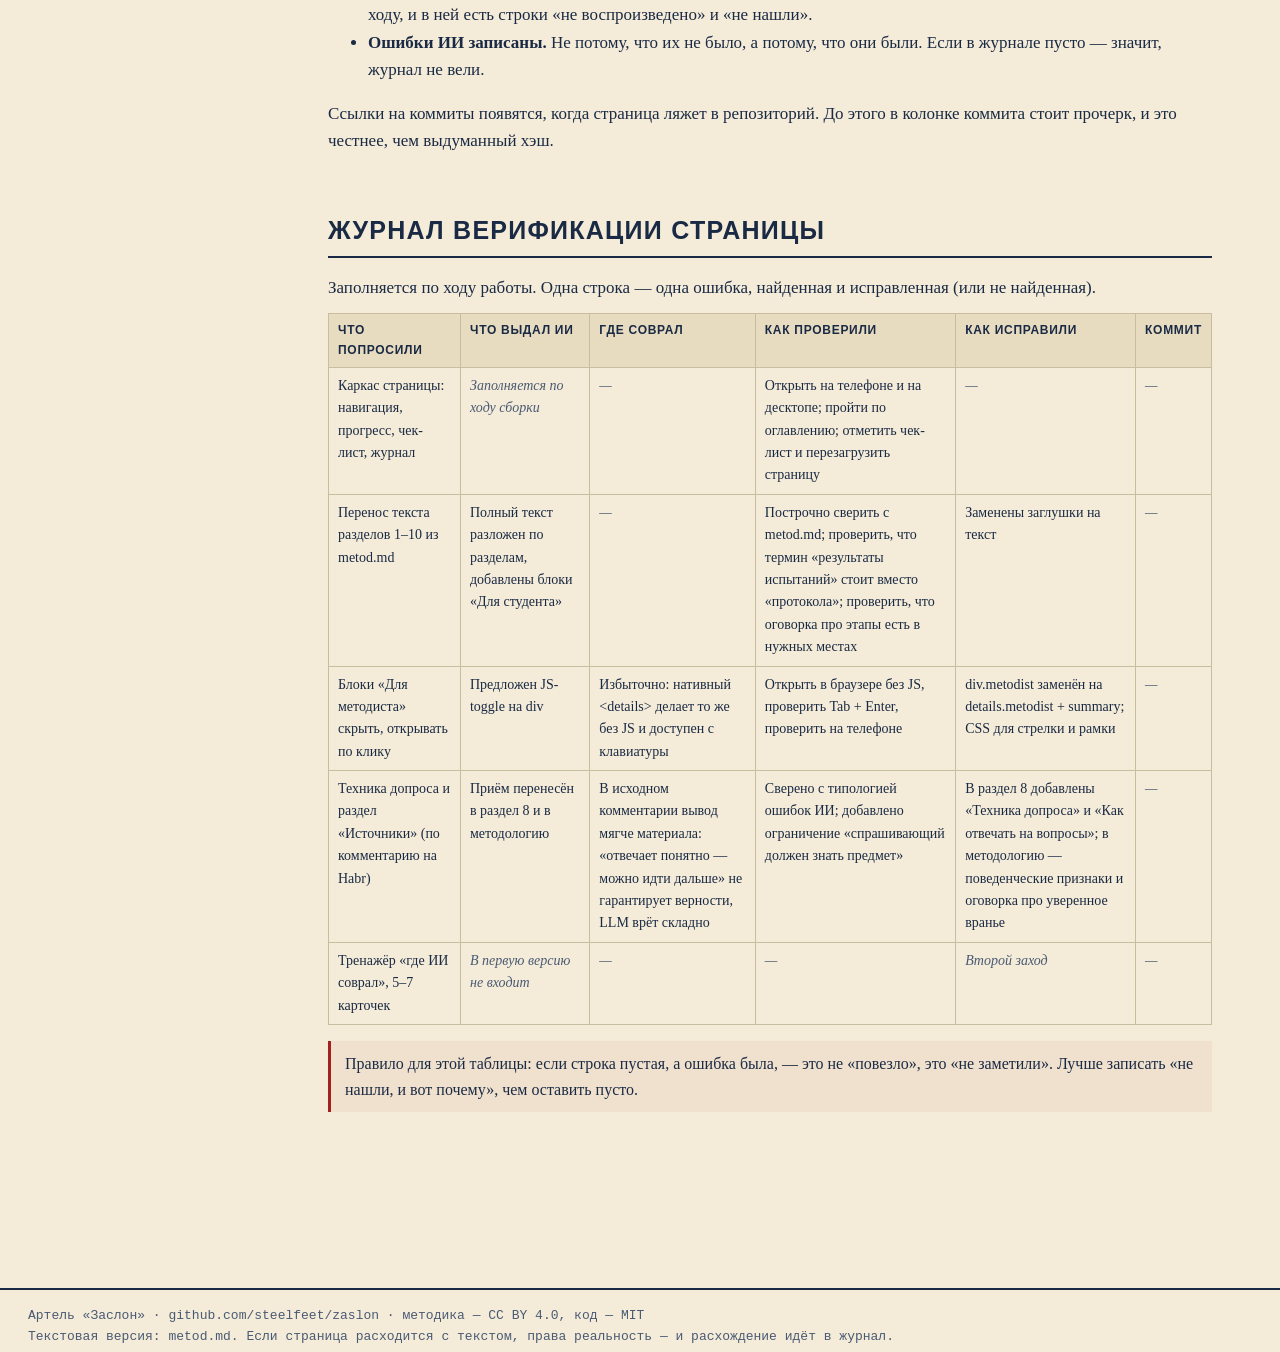
==== commit de397a8c: "v.0.1.1.5 [вес_оценки] ✅ DONE" ====
--- a/metod.html
+++ b/metod.html
@@ -273,6 +273,7 @@
   <a href="#s8">8. Защита</a>
   <a href="#s9">9. Когда всё сломалось</a>
   <a href="#s10">10. Что читать дальше</a>
+  <a href="#s11">11. Вес оценки</a>
   <a href="#sources">Источники</a>
   <a href="#self">Эта страница — пример самой себя</a>
   <a href="#journal">Журнал верификации страницы</a>
@@ -334,6 +335,7 @@
       <li>только <strong>новые</strong> файлы в PR, старые не правятся;</li>
     </ul>
     <p>Если всё в порядке — Приказ принимает PR автоматически и пишет «принято» с датой и временем. Если нет — отклоняет и пишет, какой пункт не выполнен. Исправляете — отправляете снова.</p>
+    <p><strong>Оценка и вес.</strong> При приёме PR ставится <strong>5</strong> с весом <strong>1</strong>. Вес — это важность оценки при итоговом расчёте: три пятёрки за новости не перевешивают одну тройку за контрольную. Подробнее — раздел 11.</p>
   </div>
 
   <details class="metodist">
@@ -718,6 +720,89 @@
     <p><code>methodology.md</code> — зачем всё это и как оценивается.</p>
   </details>
 </section>
+
+
+<section id="s11">
+  <h2>11. Вес оценки</h2>
+
+  <div class="student">
+    <p>Оценки бывают разной важности. Пятёрка за новость и тройка за контрольную — не одно и то же. Если считать их наравне, получается обман: три пятёрки за новости «перевешивают» тройку за контрольную, и в среднем выходит «отличник», которого нет.</p>
+    <p>Поэтому у каждой оценки есть <strong>вес</strong> — целое число от 1 и выше. Он показывает, насколько оценка важна при итоговом расчёте. Чем важнее работа, тем больше вес.</p>
+
+    <p><strong>Термины.</strong></p>
+    <ul>
+      <li><strong>Оценка</strong> — числовая: 2, 3, 4, 5. Буквенные отметки <code>н</code> (отсутствовал) и <code>·</code> (присутствовал) в расчёт среднего не идут — они только для посещаемости.</li>
+      <li><strong>Вес</strong> — целое ≥ 1. По умолчанию — 1.</li>
+      <li><strong>Взвешенный средний балл</strong> — Σ(оценка × вес) / Σ(вес).</li>
+    </ul>
+
+    <p><strong>Шкала весов.</strong></p>
+    <div class="table-wrap">
+      <table class="journal">
+        <thead>
+          <tr><th>Вес</th><th>Что это</th><th>Кто ставит</th></tr>
+        </thead>
+        <tbody>
+          <tr><td>1</td><td>Автоматическая проверка (новости, тесты), лёгкие задания</td><td>Автоматика / скрипт</td></tr>
+          <tr><td>3</td><td>Домашние, самостоятельные работы</td><td>Преподаватель</td></tr>
+          <tr><td>5</td><td>Контрольные, важные задания</td><td>Преподаватель</td></tr>
+          <tr><td>10</td><td>«Весомая» оценка преподавателя (по умолчанию в журнале)</td><td>Преподаватель</td></tr>
+        </tbody>
+      </table>
+    </div>
+
+    <p><strong>Правила.</strong></p>
+    <ul>
+      <li>Оценка, поставленная преподавателем вручную в журнале, по умолчанию получает вес <strong>10</strong>.</li>
+      <li>Оценка из автоматической проверки (новость принята Приказом) — вес <strong>1</strong>.</li>
+      <li>Взвешенный средний считается только по числовым оценкам. <code>н</code> и <code>·</code> в расчёте не участвуют.</li>
+      <li>Минус (например, 4−) на взвешенный средний не влияет — только отображение. Это пометка для родителя и студента, а не «−0.25 к баллу».</li>
+      <li>Итоговый балл считается <strong>предварительным</strong>, пока сумма весов по числовым оценкам меньше 10. В журнале такие средние помечаются значком <code>≈</code> и серым цветом. Смысл: пока у ученика одни «новости» (вес 1), средний не итоговый — нужна хотя бы одна весомая оценка.</li>
+      <li>Рекомендуемая оценка (2/3/4/5) — справочно, по взвешенному среднему: ≥ 4.5 → 5, ≥ 3.5 → 4, ≥ 2.5 → 3, &lt; 2.5 → 2. Итоговую за семестр всё равно ставит преподаватель вручную.</li>
+    </ul>
+
+    <p><strong>Пример.</strong> Новость 1: 5 (вес 1). Новость 2: 5 (вес 1). Новость 3: 5 (вес 1). Контрольная: 3 (вес 10).</p>
+    <div class="table-wrap">
+      <table class="journal">
+        <thead>
+          <tr><th>Оценка</th><th>Вес</th><th>Вклад</th></tr>
+        </thead>
+        <tbody>
+          <tr><td>Новость 1: 5</td><td>1</td><td>5</td></tr>
+          <tr><td>Новость 2: 5</td><td>1</td><td>5</td></tr>
+          <tr><td>Новость 3: 5</td><td>1</td><td>5</td></tr>
+          <tr><td>Контрольная: 3</td><td>10</td><td>30</td></tr>
+        </tbody>
+      </table>
+    </div>
+    <p>Сырой средний: (5+5+5+3)/4 = 4.5 — картина «отличник». Взвешенный: (5+5+5+30)/(1+1+1+10) = 45/13 ≈ <strong>3.46</strong> — «между 3 и 4». Это и есть правда: три пятёрки за новости не перевешивают одну тройку за контрольную.</p>
+
+    <p><strong>Лайфхак.</strong> Смотрите не на средний, а на сумму весов. Пока Σ(вес) &lt; 10 — средний предварительный, не расстраивайтесь и не радуйтесь раньше времени. Он изменится, как только появится весомая оценка.</p>
+  </div>
+
+  <details class="metodist">
+    <summary>Для методиста: реализация</summary>
+    <p><strong>Хранение.</strong> В таблице оценок — поля <code>grade</code> (2/3/4/5 или NULL для <code>н</code>/<code>·</code>) и <code>weight</code> (int, default 1). Для оценок, поставленных вручную, <code>weight</code> проставляется 10 в момент вставки. Для автоматических — 1.</p>
+
+    <p><strong>Расчёт.</strong> Взвешенный средний считается на лету, не хранится:</p>
+    <pre style="font-family:'Roboto Mono',Consolas,monospace;font-size:12px;background:rgba(26,42,68,.06);padding:10px 14px;overflow-x:auto;line-height:1.5">
+SELECT
+  SUM(g.grade * g.weight)::float / NULLIF(SUM(g.weight), 0) AS weighted_avg,
+  SUM(g.weight) AS sum_weight
+FROM grades g
+WHERE g.student_id = $1
+  AND g.grade IS NOT NULL;   -- н и · не считаются</pre>
+
+    <p><strong>Предварительность.</strong> Если <code>sum_weight &lt; min_weight_for_final</code> (по умолчанию 10) — в журнале средний помечается <code>≈</code>, цвет серый. Константа вынесена в настройки, чтобы можно было менять без правки кода: для 46-й группы с крупными проектами минимум может быть 20, для 26-й — 5.</p>
+
+    <p><strong>Рекомендуемая оценка.</strong> Функция <code>recommend(weighted_avg)</code> возвращает 2/3/4/5 по порогам. Отображается справочно рядом с взвешенным средним. Не заменяет итоговую — её ставит преподаватель.</p>
+
+    <p><strong>Почему минус не влияет.</strong> Варианты были: «4− = 3.75», «4− = 4 с пометкой», «4− = 4, пометка только в отображении». Выбран третий — простой, предсказуемый, и родителю проще объяснить: «минус — это сигнал, а не штраф». Если понадобится штраф — вводится отдельно как явная оценка с весом, а не через модификатор.</p>
+
+    <p><strong>Почему Σ(вес) ≥ 10.</strong> Порог 10 = одна «весомая» оценка преподавателя. Смысл: пока у студента только автоматические проверки, средний не итоговый. Это защита от ситуации «три пятёрки за новости, и уже отличник». Порог может быть изменён для трека, но не отменён — иначе методика весов теряет смысл.</p>
+  </details>
+</section>
+
 
 <section id="sources">
   <h2>Источники</h2>
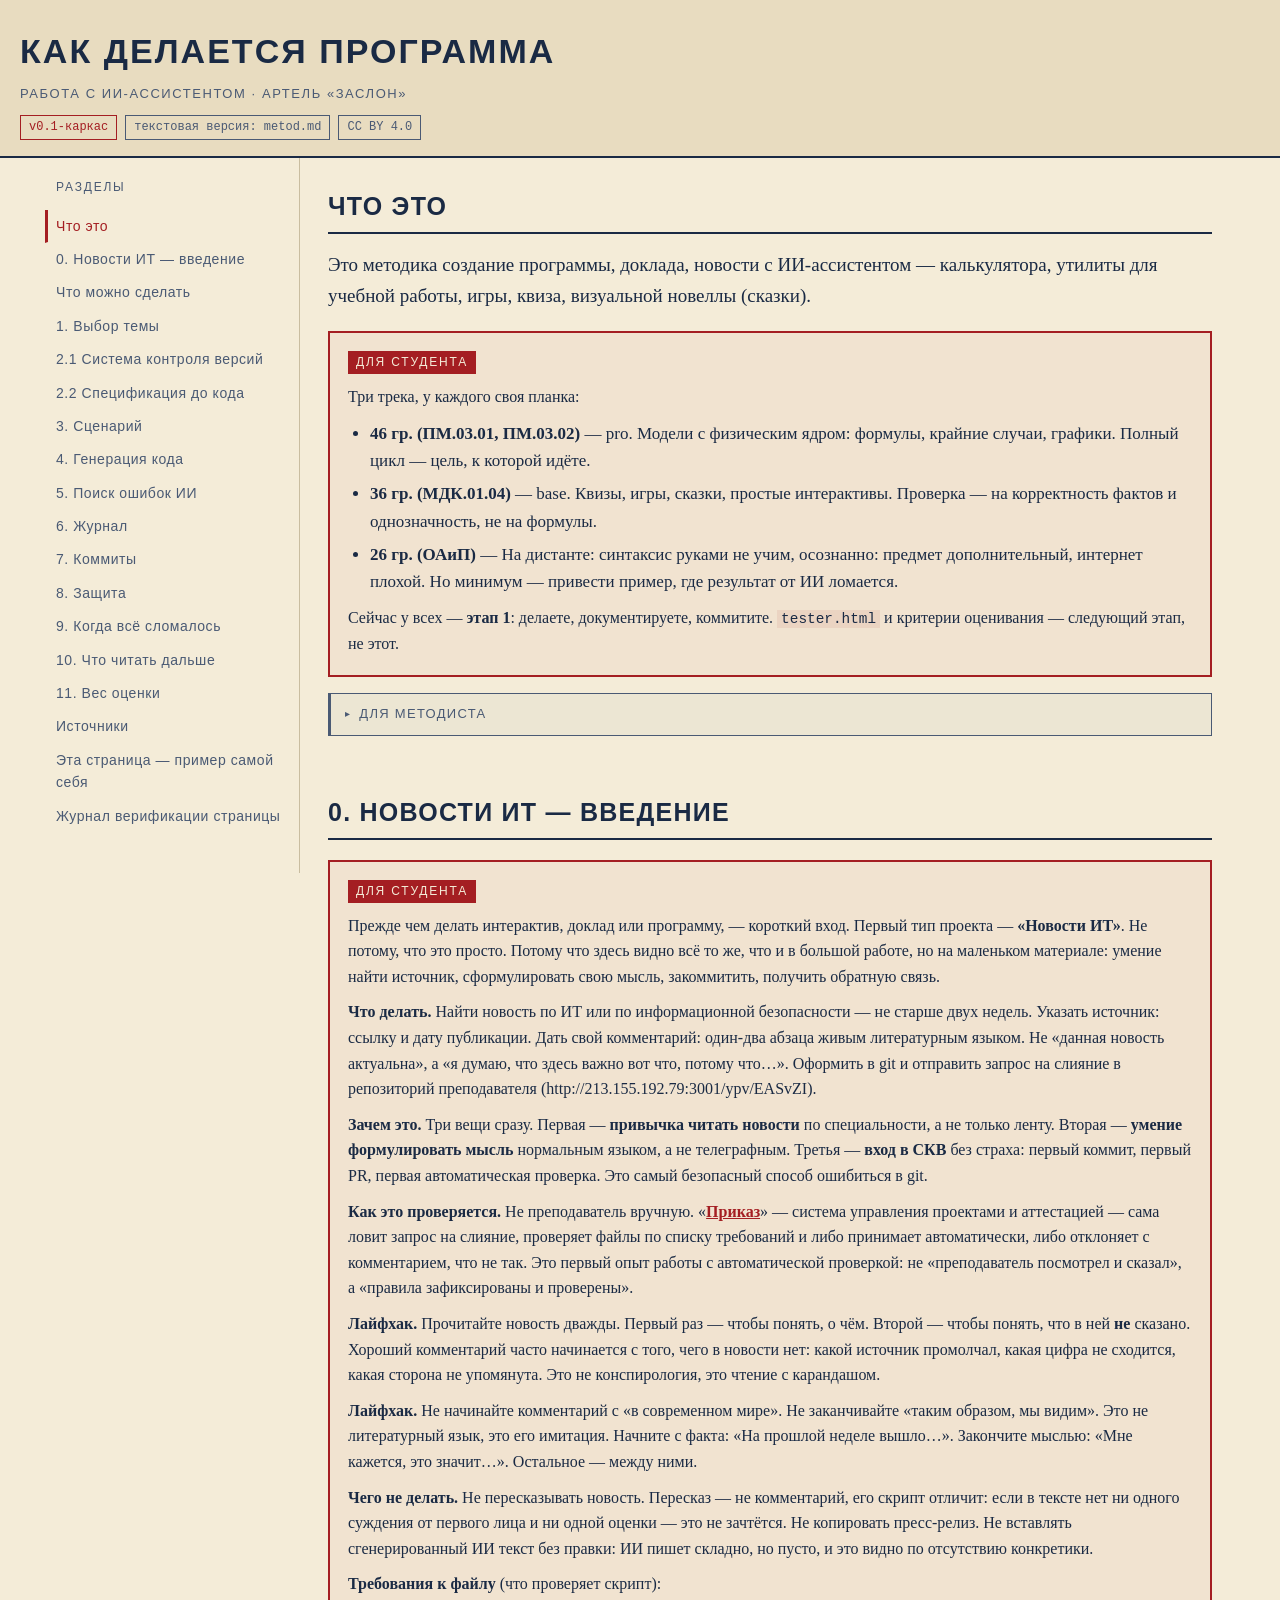
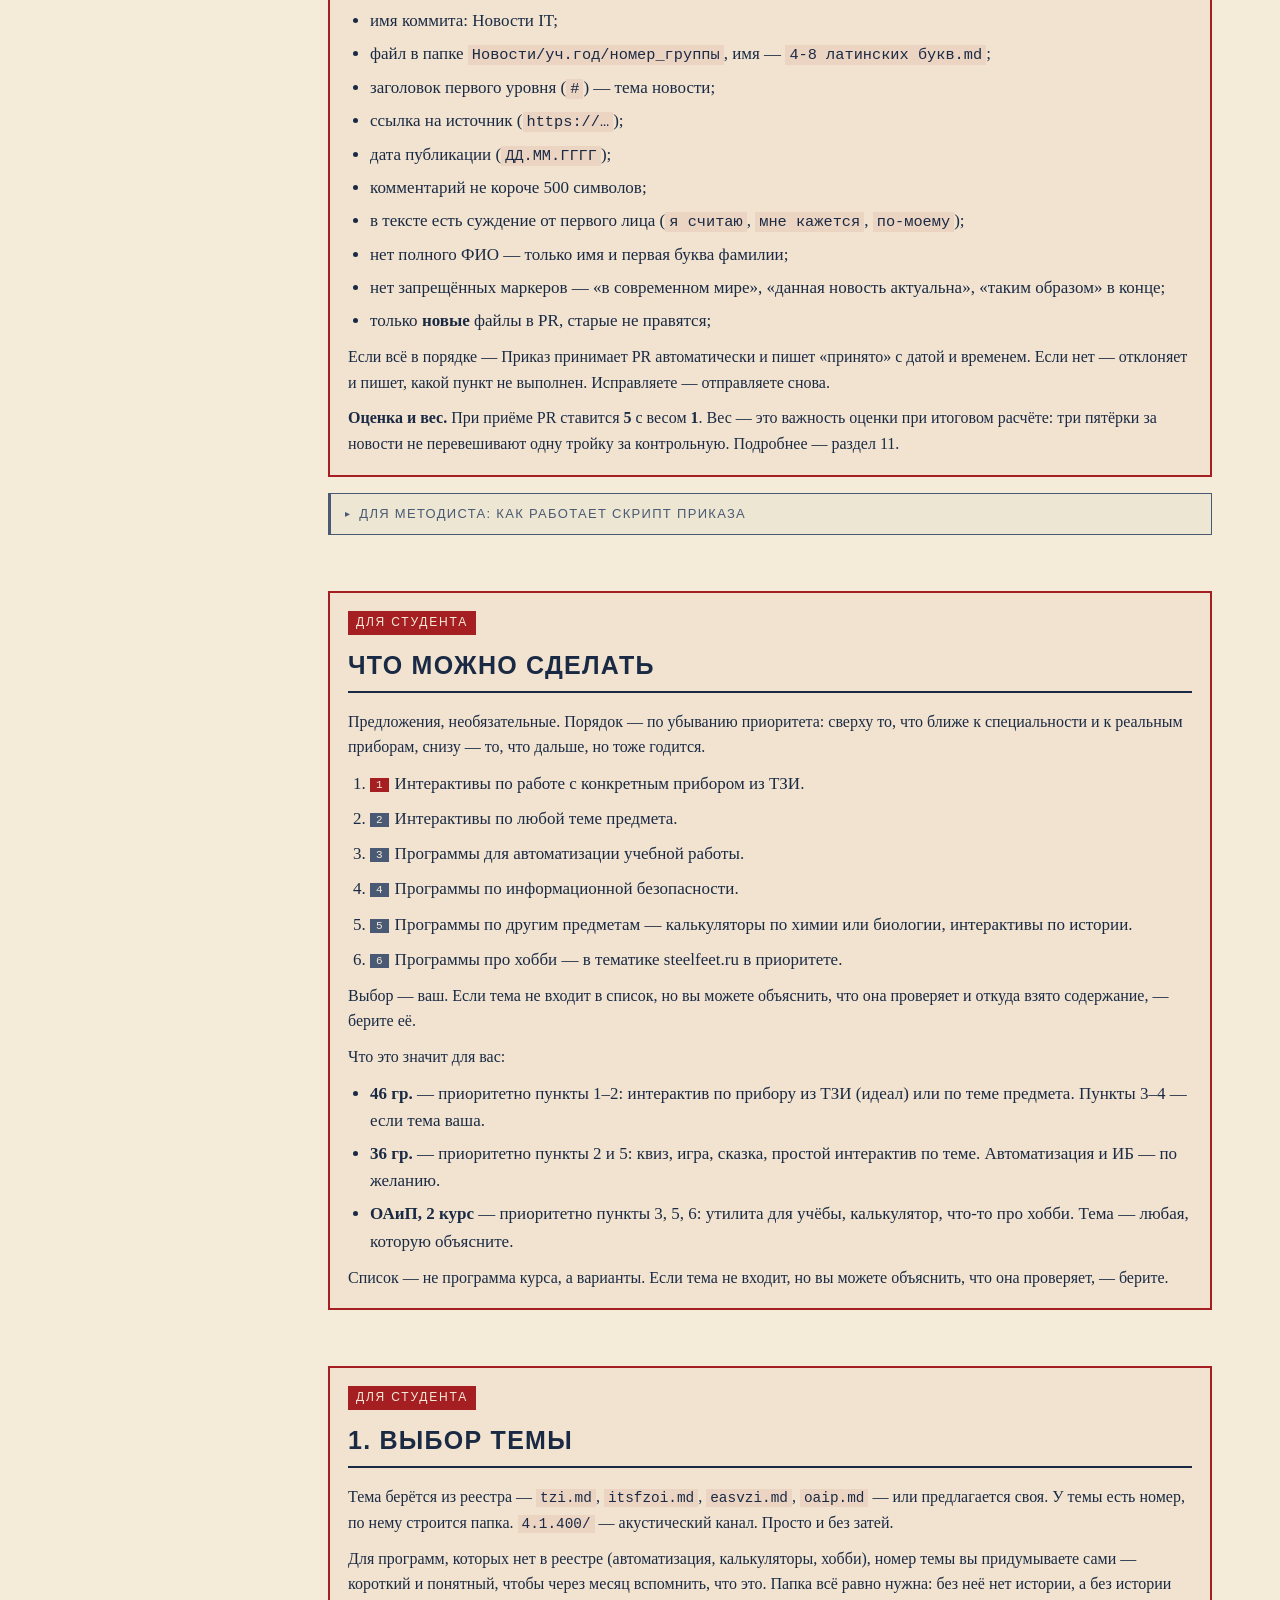
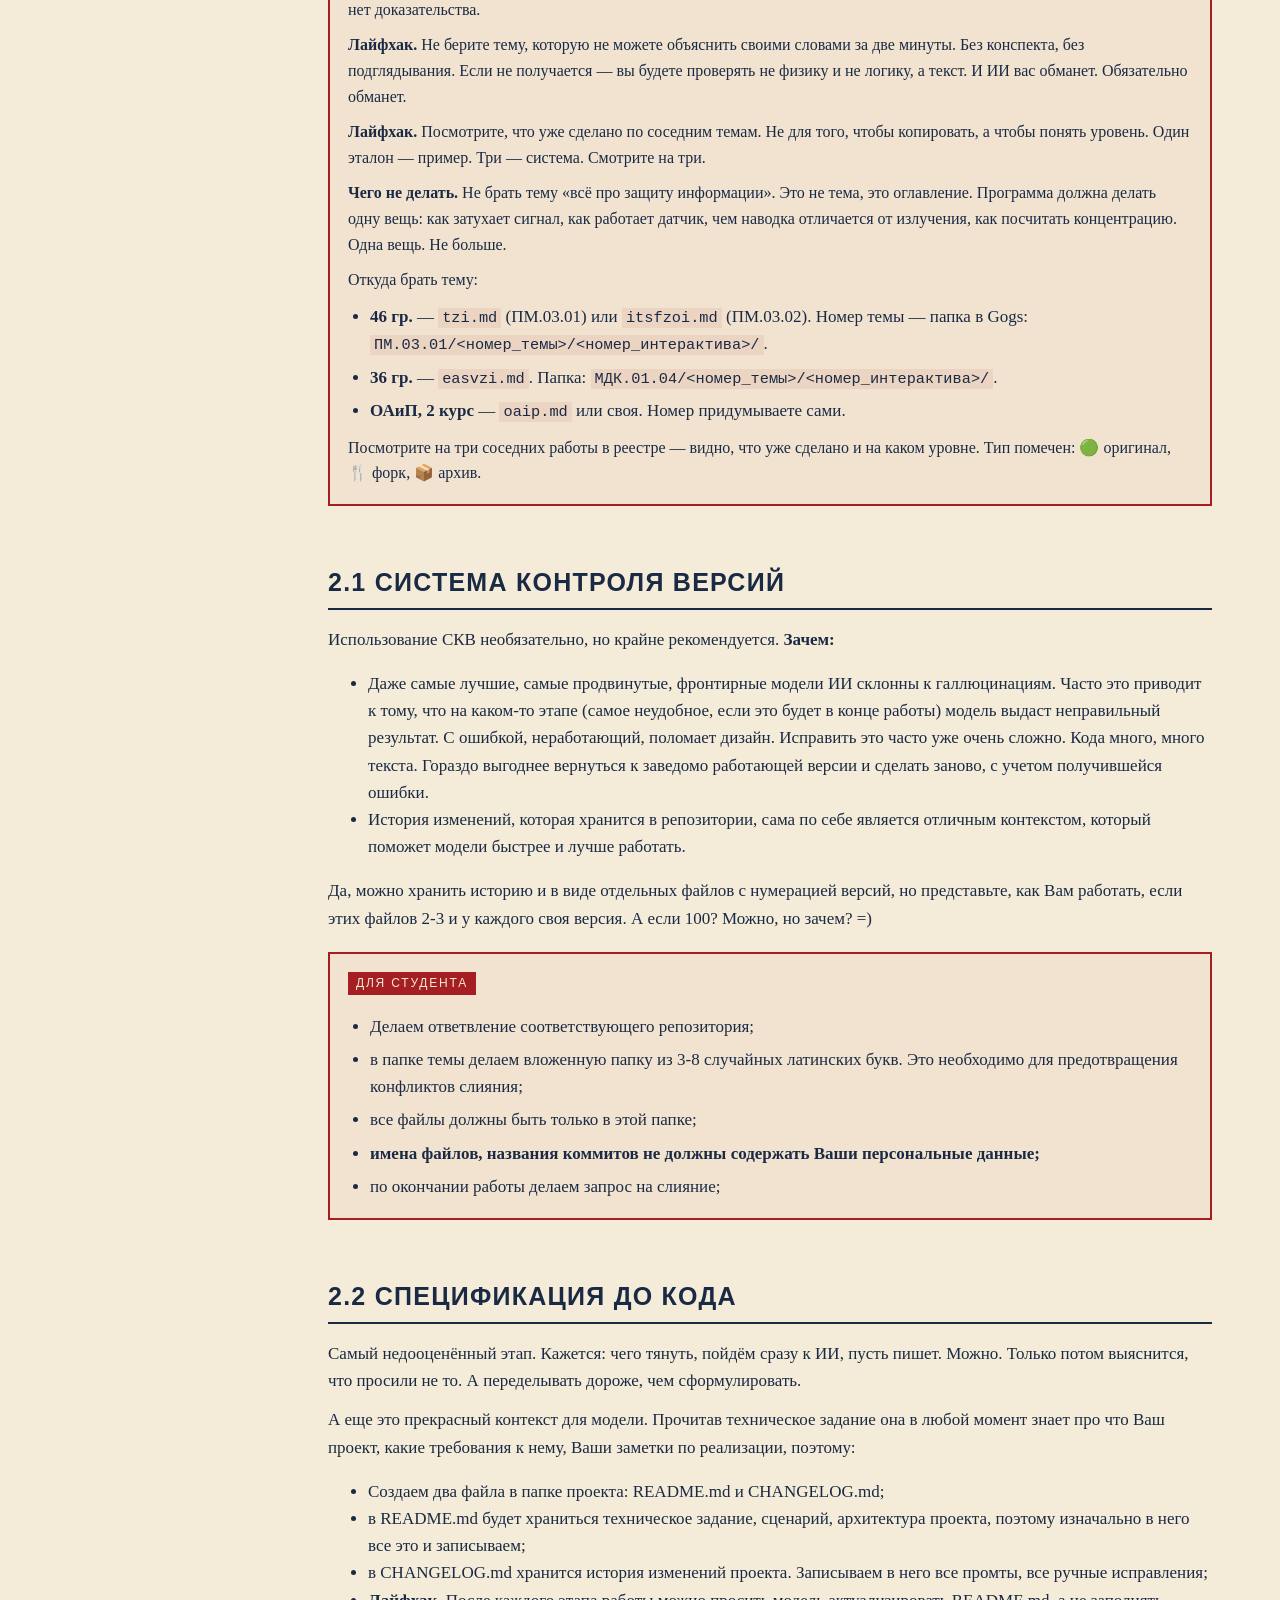
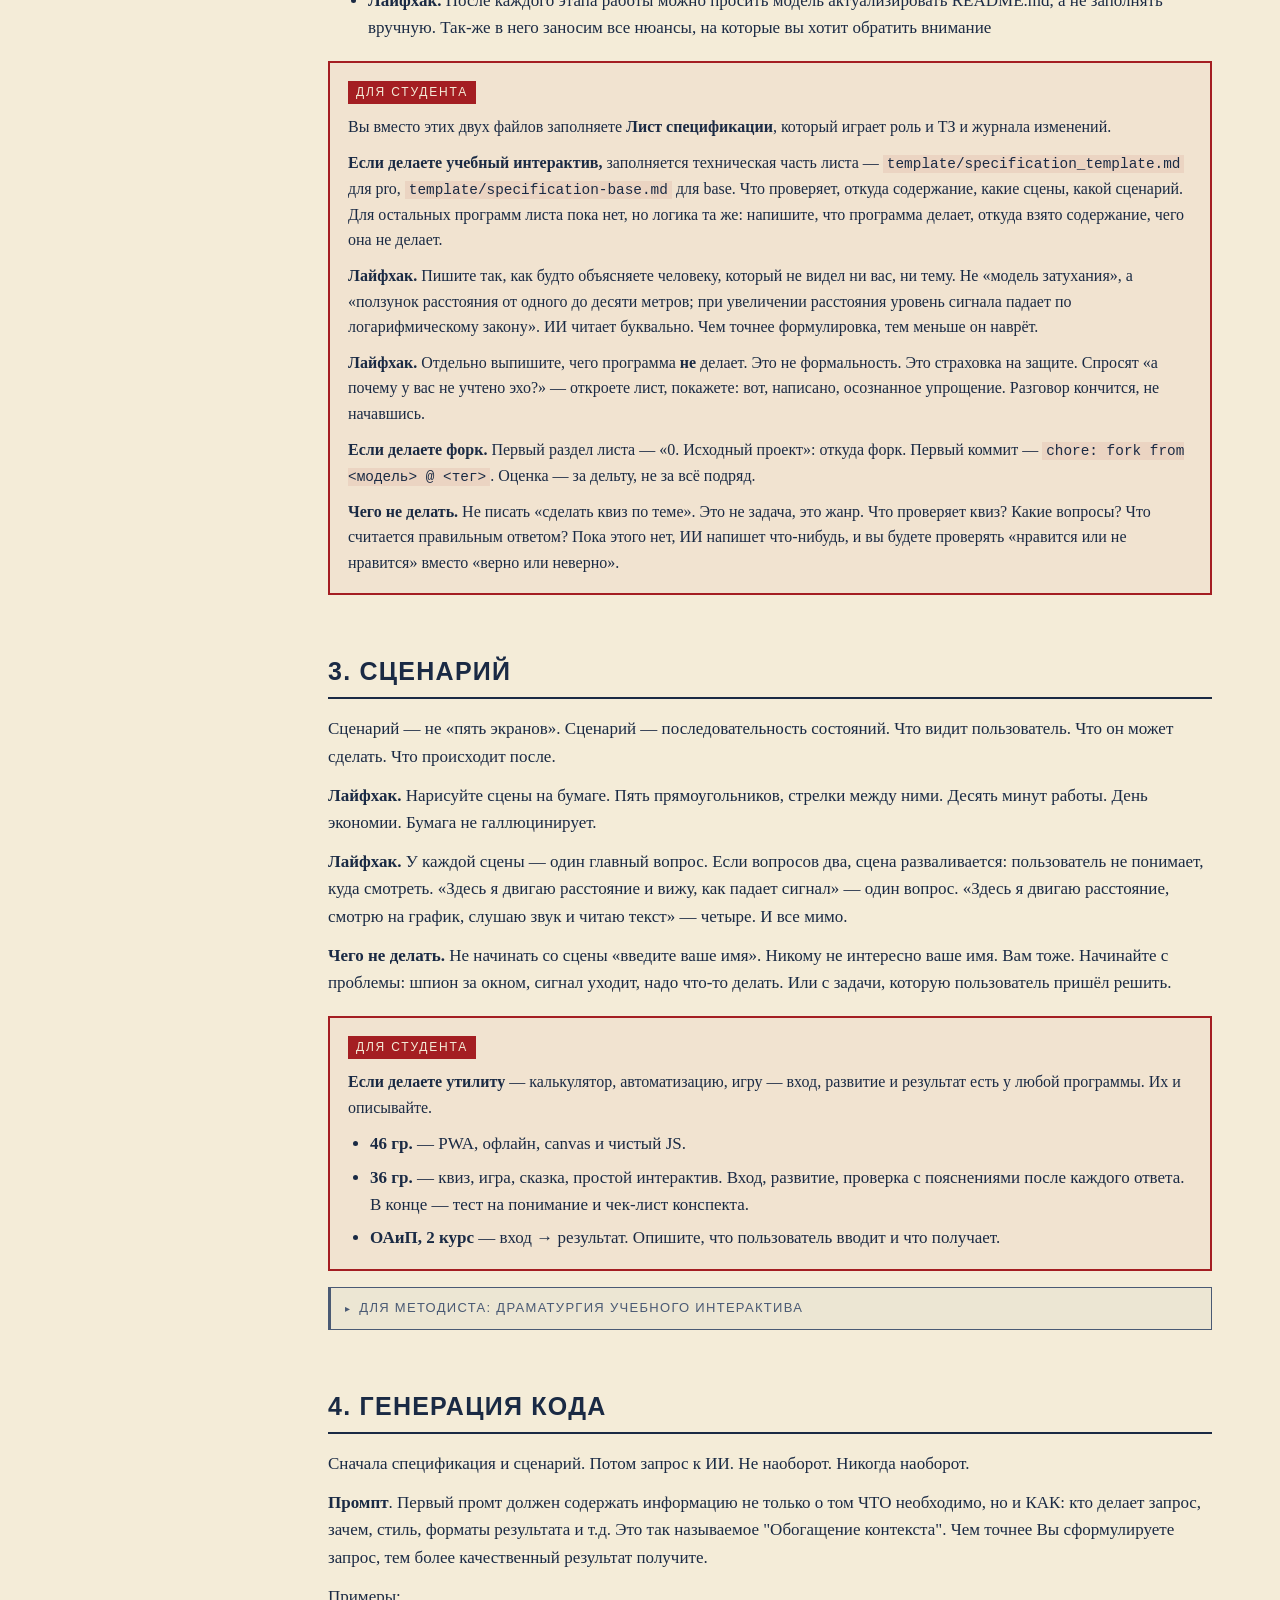
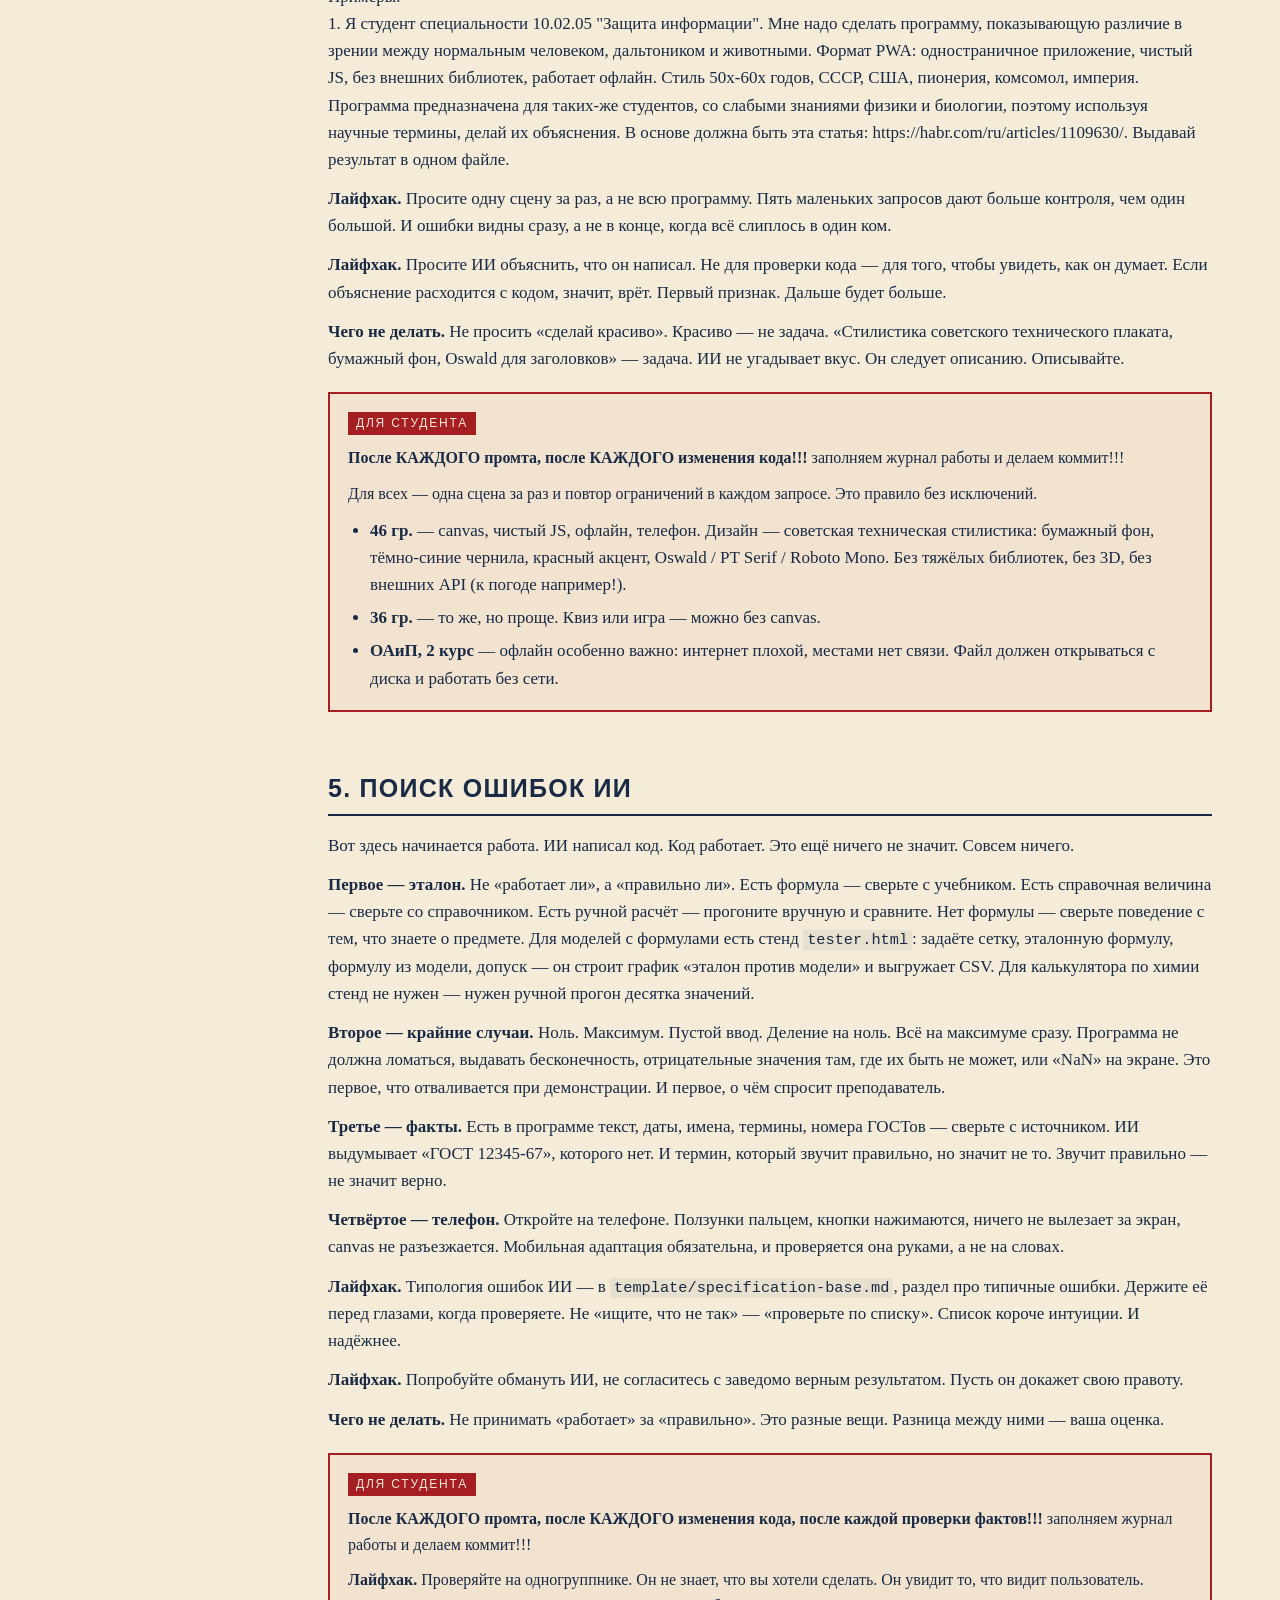
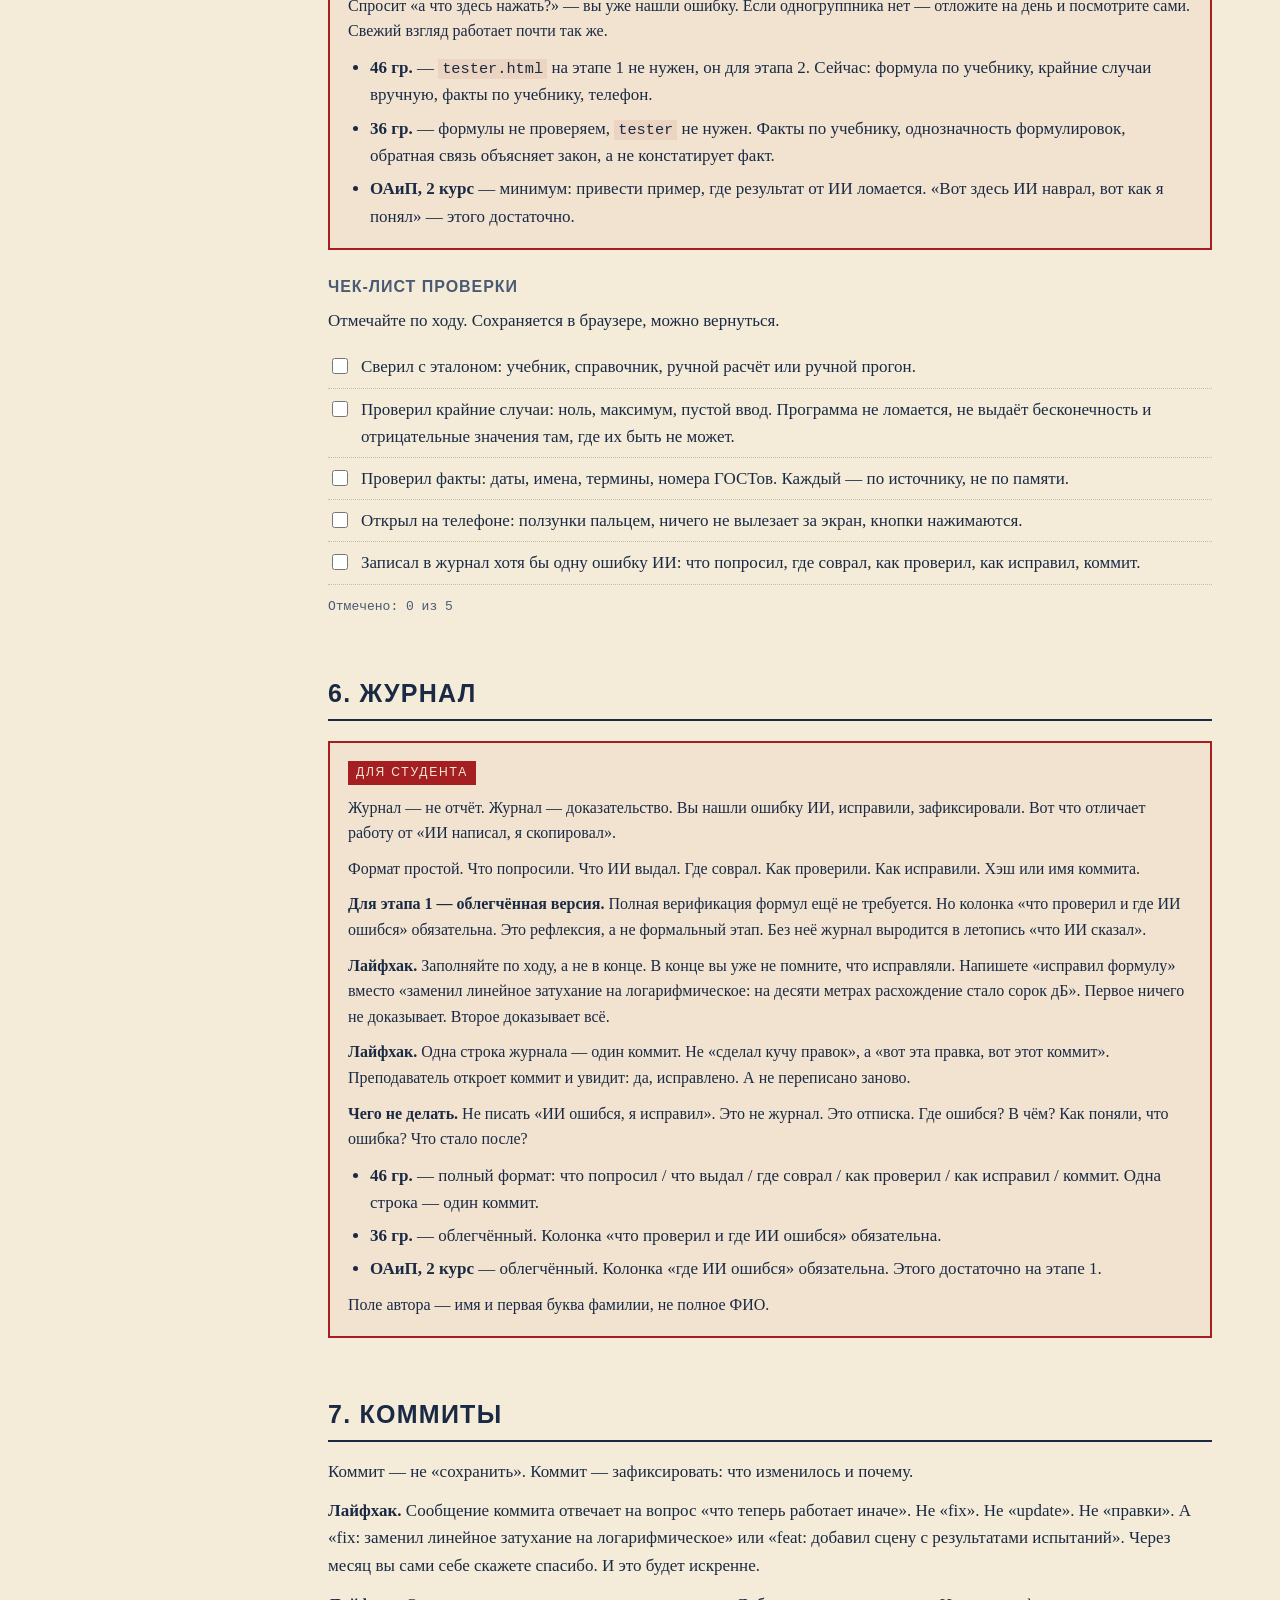
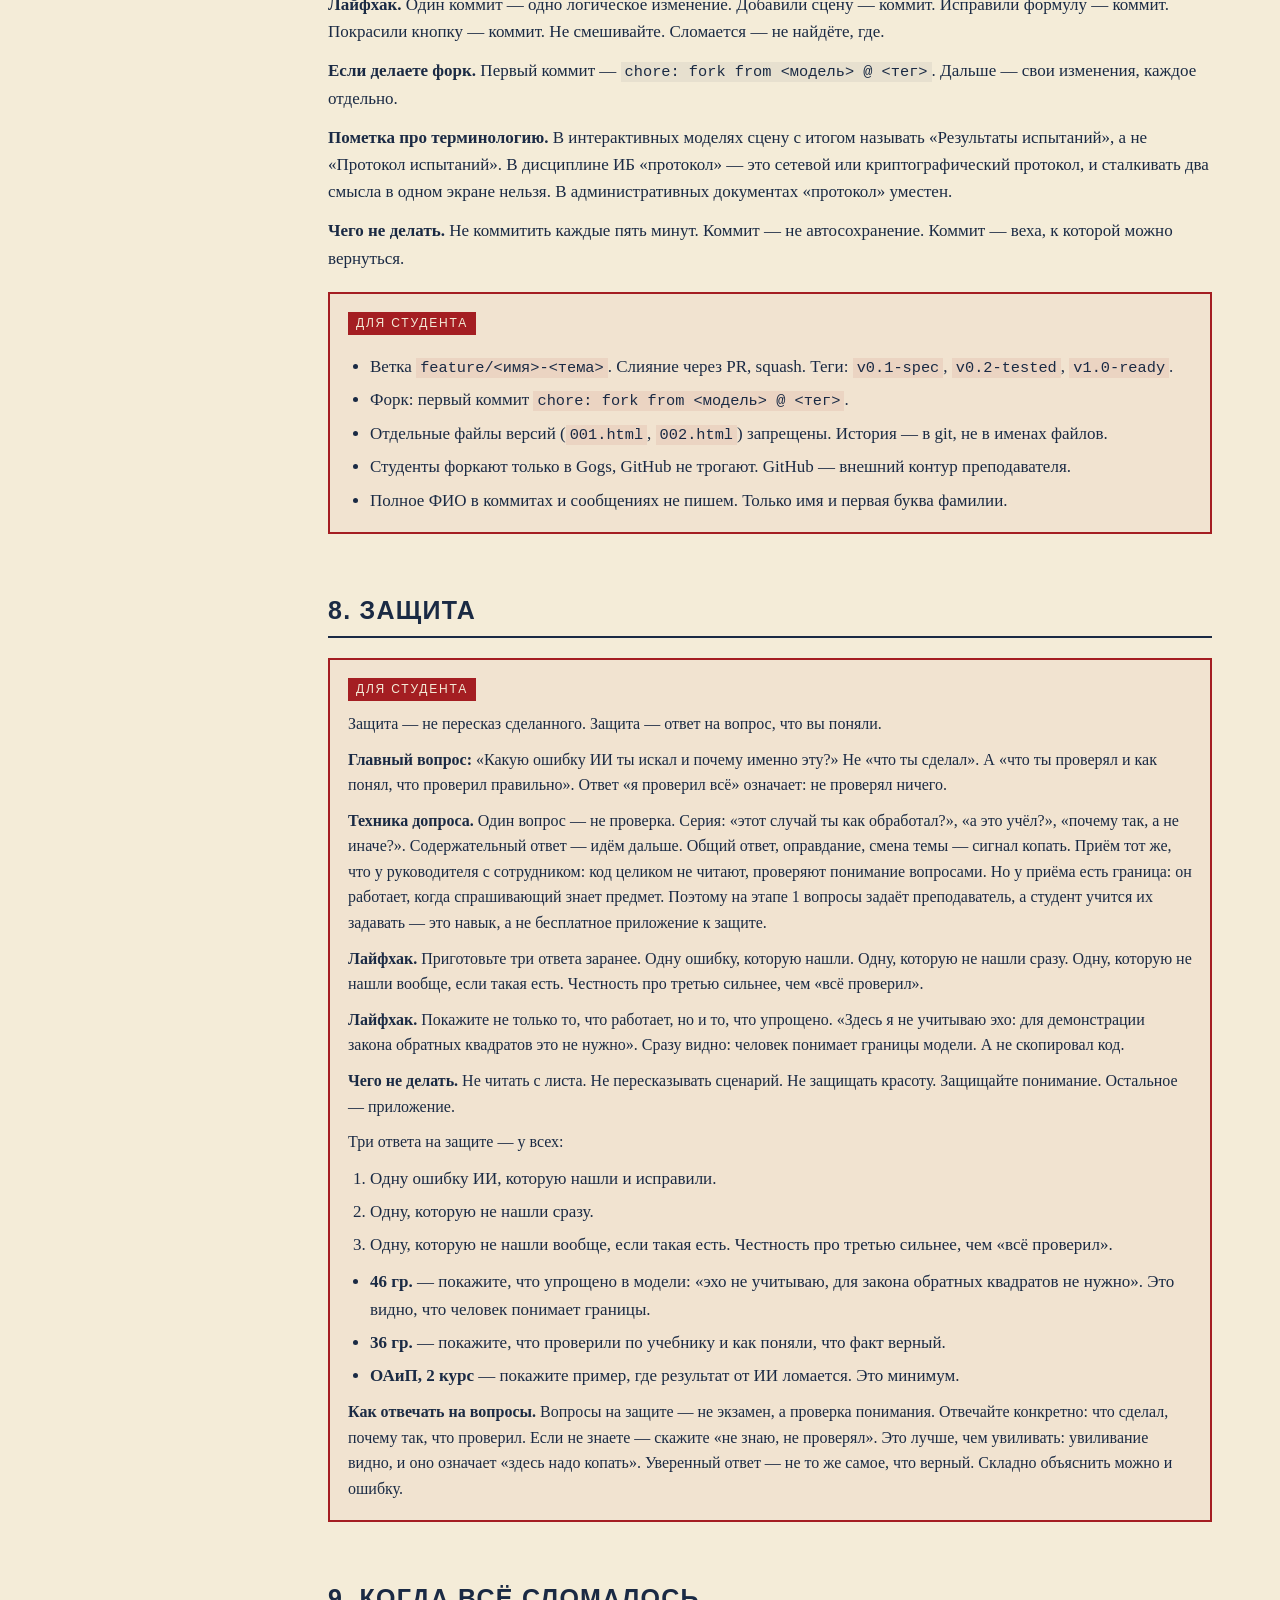
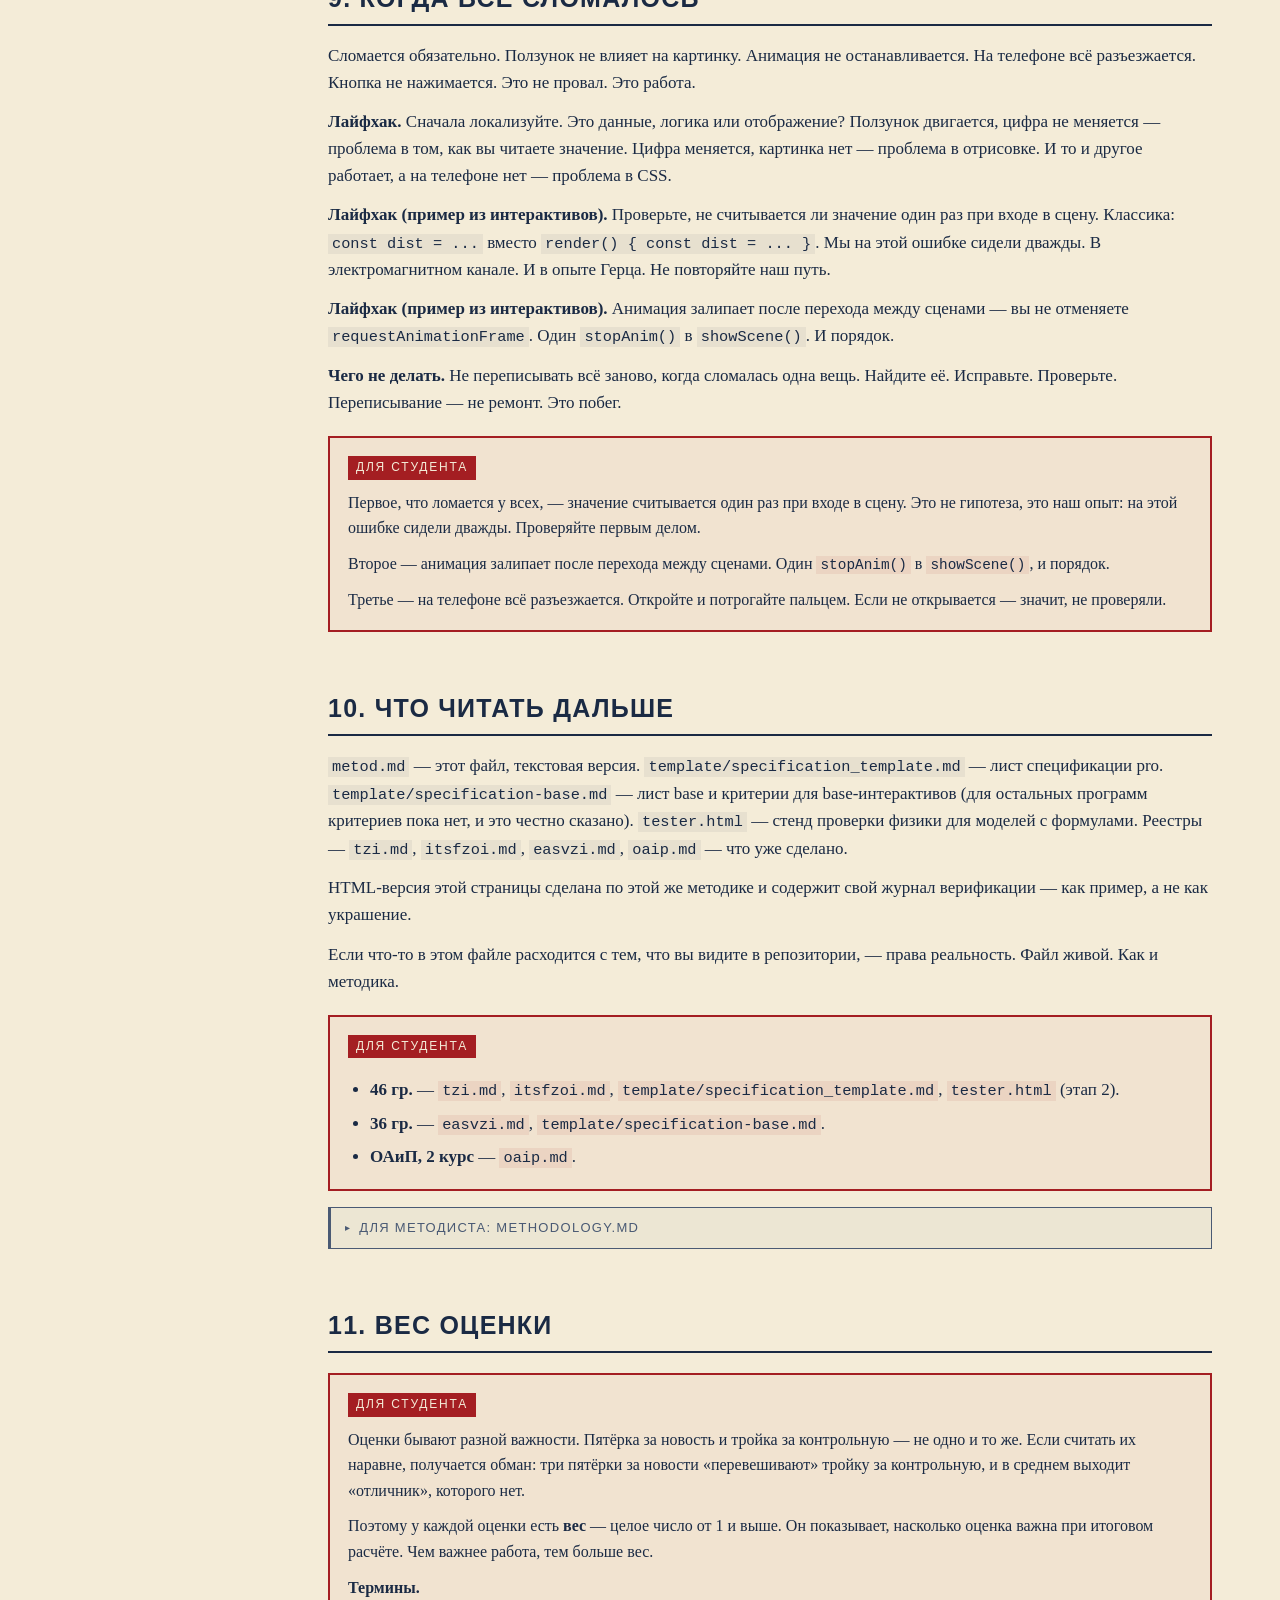
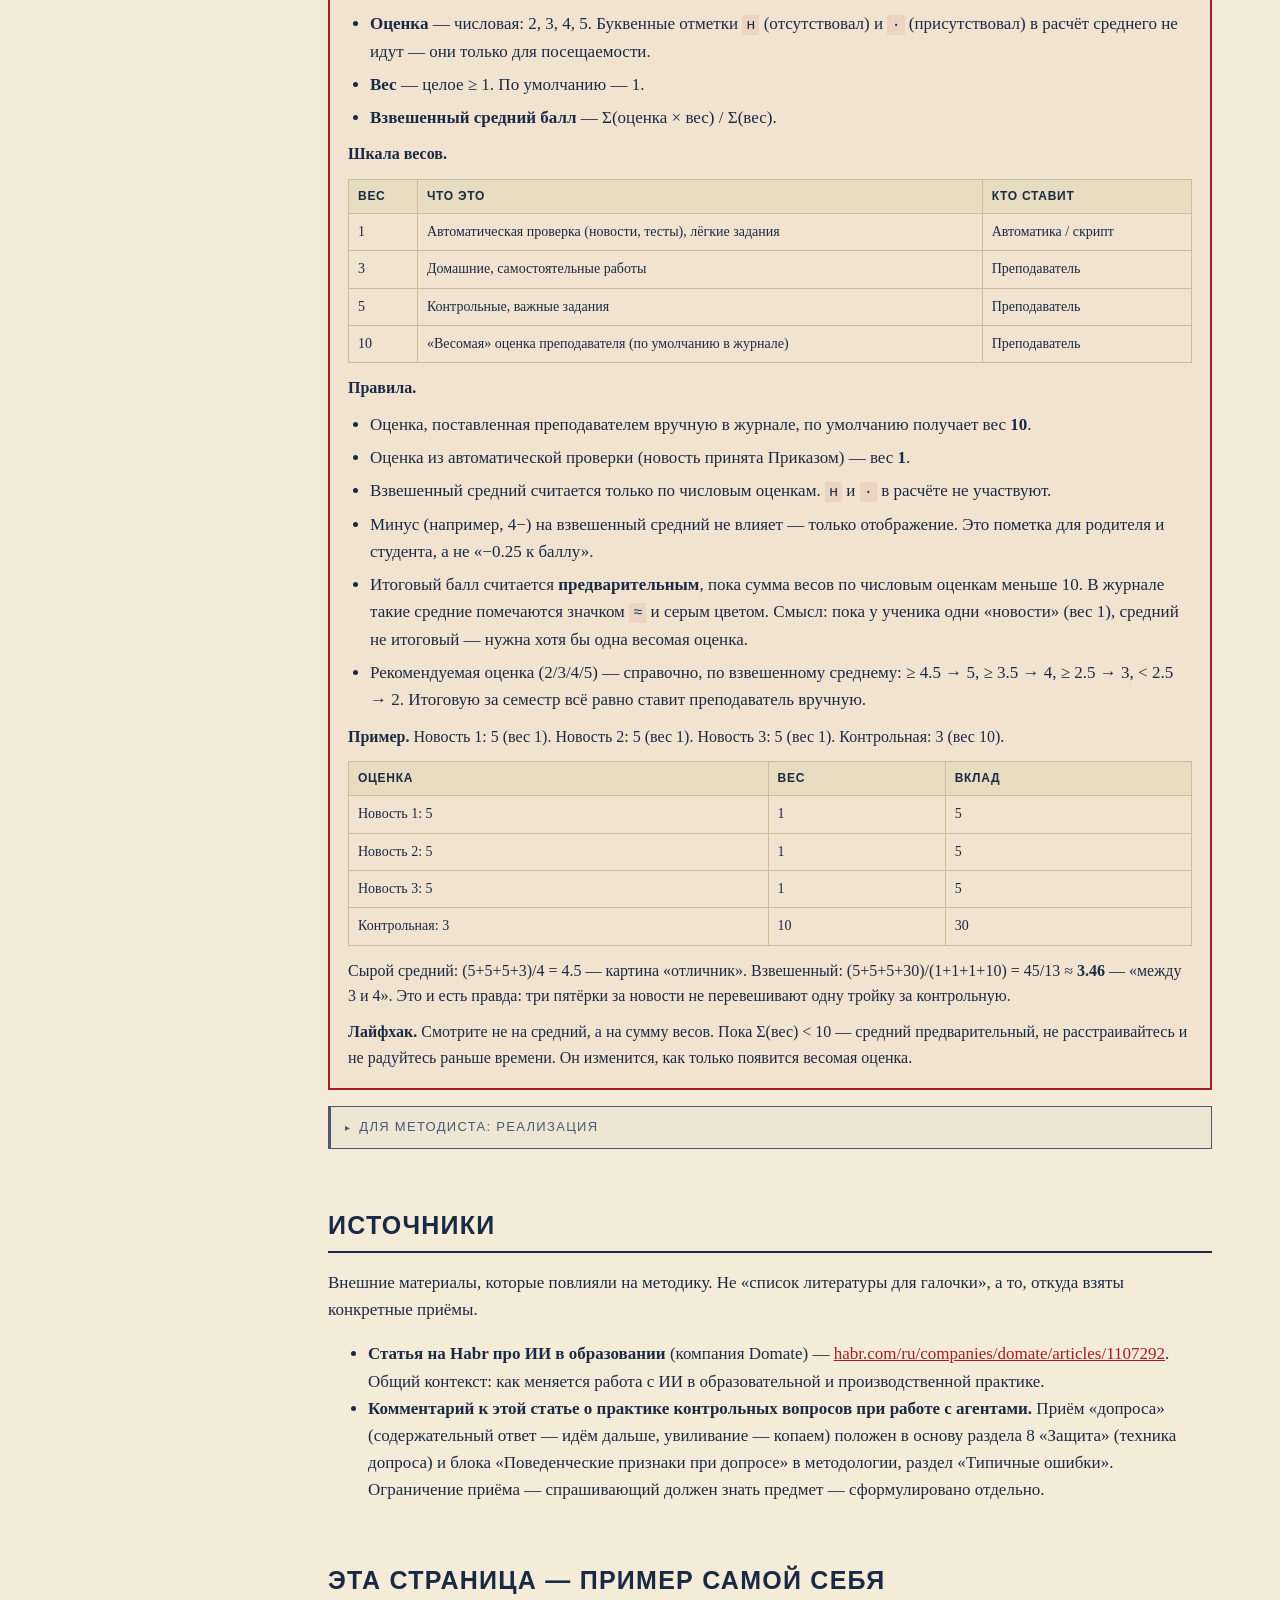
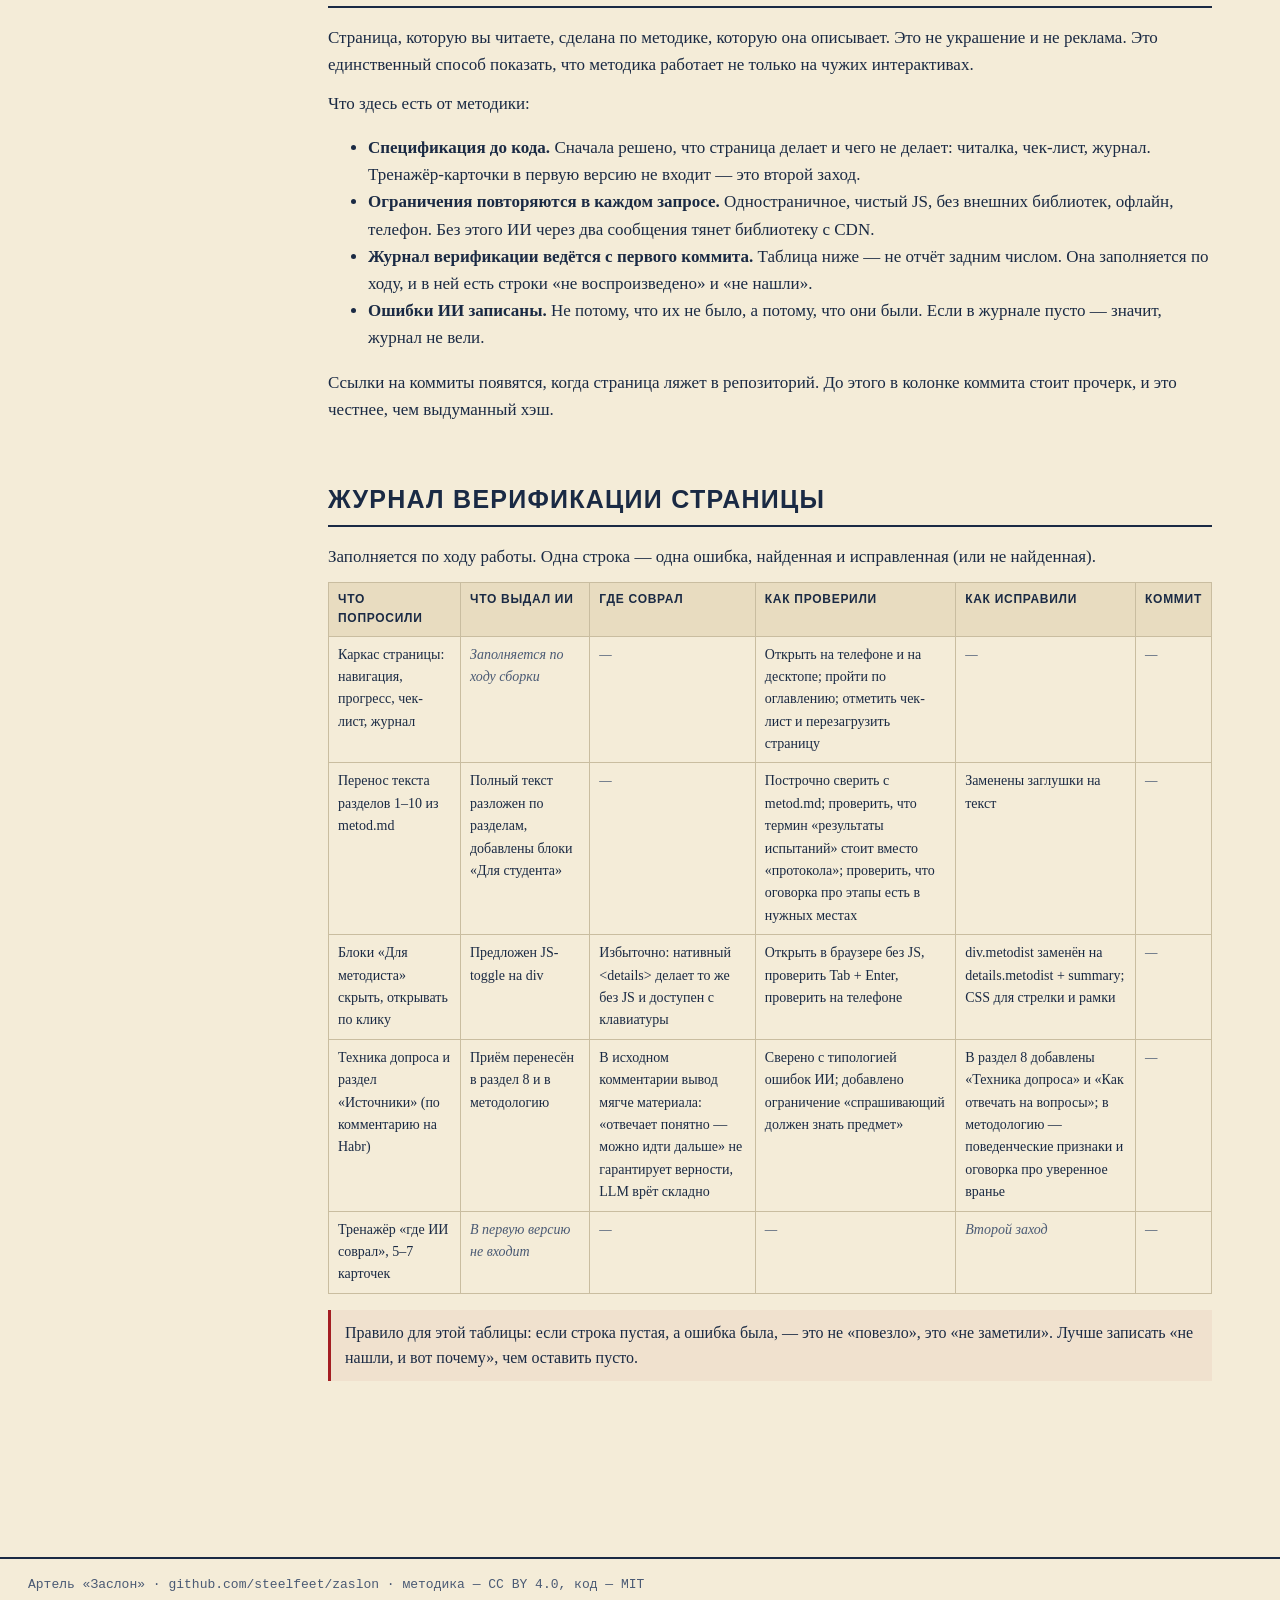
==== commit 9fe8725e: "fix" ====
--- a/metod.html
+++ b/metod.html
@@ -573,10 +573,16 @@
 <section id="s4">
   <h2>4. Генерация кода</h2>
   <p>Сначала спецификация и сценарий. Потом запрос к ИИ. Не наоборот. Никогда наоборот.</p>
+  <p><b>Промпт</b>. Первый промт должен содержать информацию не только о том ЧТО необходимо, но и КАК: кто делает запрос, зачем, стиль, форматы результата и т.д. Это так называемое "Обогащение контекста". Чем точнее Вы сформулируете запрос, тем более качественный результат получите.</p>
+  Примеры: 
+  <p>1. Я студент специальности 10.02.05 "Защита информации". Мне надо сделать программу, показывающую различие в зрении между нормальным человеком, дальтоником и животными. Формат PWA: одностраничное приложение, чистый JS, без внешних библиотек, работает офлайн. Стиль 50х-60х годов, СССР, США, пионерия, комсомол, империя. Программа предназначена для таких-же студентов, со слабыми знаниями физики и биологии, поэтому используя научные термины, делай их объяснения. В основе должна быть эта статья: https://habr.com/ru/articles/1109630/. Выдавай результат в одном файле.  </p>
+
+
   <p><strong>Лайфхак.</strong> Просите одну сцену за раз, а не всю программу. Пять маленьких запросов дают больше контроля, чем один большой. И ошибки видны сразу, а не в конце, когда всё слиплось в один ком.</p>
-  <p><strong>Лайфхак.</strong> В каждом запросе повторяйте ключевые ограничения: одностраничное приложение, чистый JS, без внешних библиотек, работает офлайн. ИИ забывает ограничения через два сообщения. Повторяйте. Как попугай. Это работает.</p>
   <p><strong>Лайфхак.</strong> Просите ИИ объяснить, что он написал. Не для проверки кода — для того, чтобы увидеть, как он думает. Если объяснение расходится с кодом, значит, врёт. Первый признак. Дальше будет больше.</p>
   <p><strong>Чего не делать.</strong> Не просить «сделай красиво». Красиво — не задача. «Стилистика советского технического плаката, бумажный фон, Oswald для заголовков» — задача. ИИ не угадывает вкус. Он следует описанию. Описывайте.</p>
+
+
 
   <div class="student">
     <p><strong>После КАЖДОГО промта, после КАЖДОГО изменения кода!!!</strong> заполняем журнал работы и делаем коммит!!!</p>
@@ -597,6 +603,7 @@
   <p><strong>Третье — факты.</strong> Есть в программе текст, даты, имена, термины, номера ГОСТов — сверьте с источником. ИИ выдумывает «ГОСТ 12345-67», которого нет. И термин, который звучит правильно, но значит не то. Звучит правильно — не значит верно.</p>
   <p><strong>Четвёртое — телефон.</strong> Откройте на телефоне. Ползунки пальцем, кнопки нажимаются, ничего не вылезает за экран, canvas не разъезжается. Мобильная адаптация обязательна, и проверяется она руками, а не на словах.</p>
   <p><strong>Лайфхак.</strong> Типология ошибок ИИ — в <code>template/specification-base.md</code>, раздел про типичные ошибки. Держите её перед глазами, когда проверяете. Не «ищите, что не так» — «проверьте по списку». Список короче интуиции. И надёжнее.</p>
+  <p><strong>Лайфхак.</strong> Попробуйте обмануть ИИ, не согласитесь с заведомо верным результатом. Пусть он докажет свою правоту.</p>
   <p><strong>Чего не делать.</strong> Не принимать «работает» за «правильно». Это разные вещи. Разница между ними — ваша оценка.</p>
 
   <div class="student">
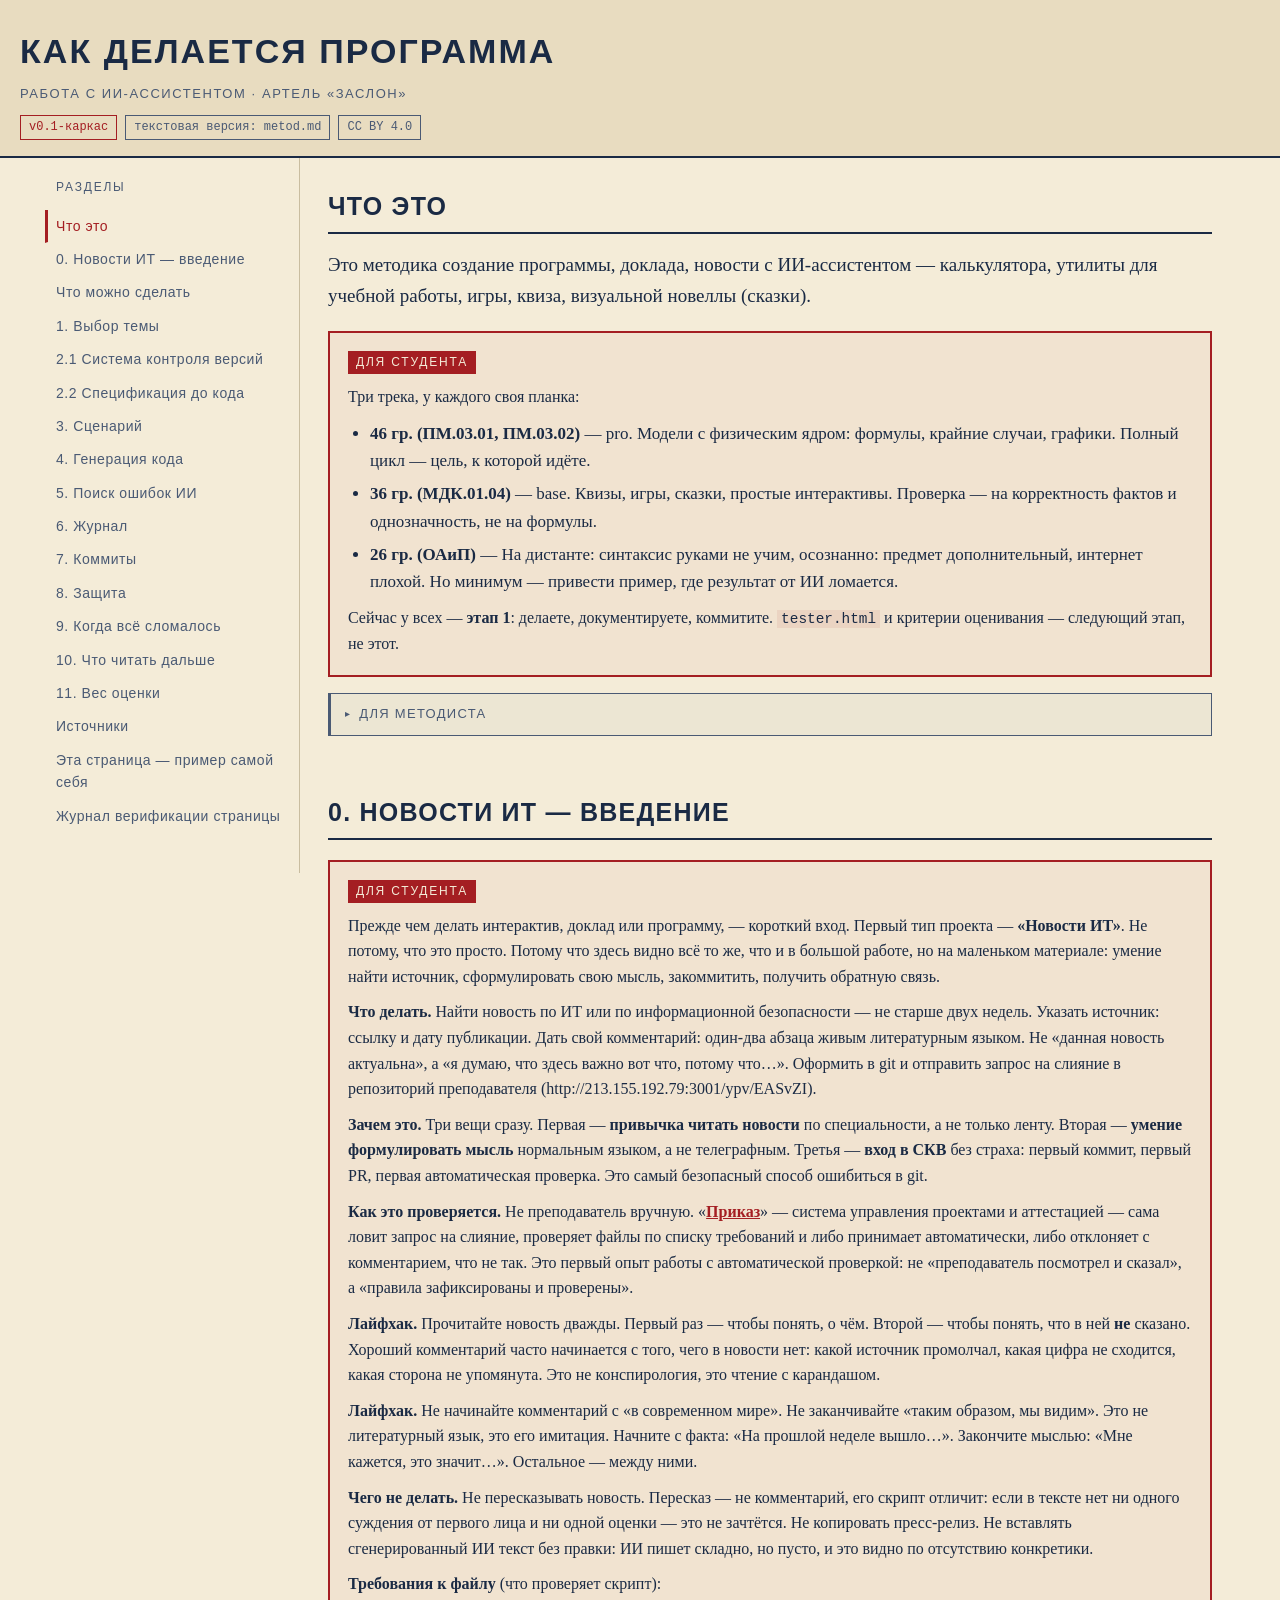
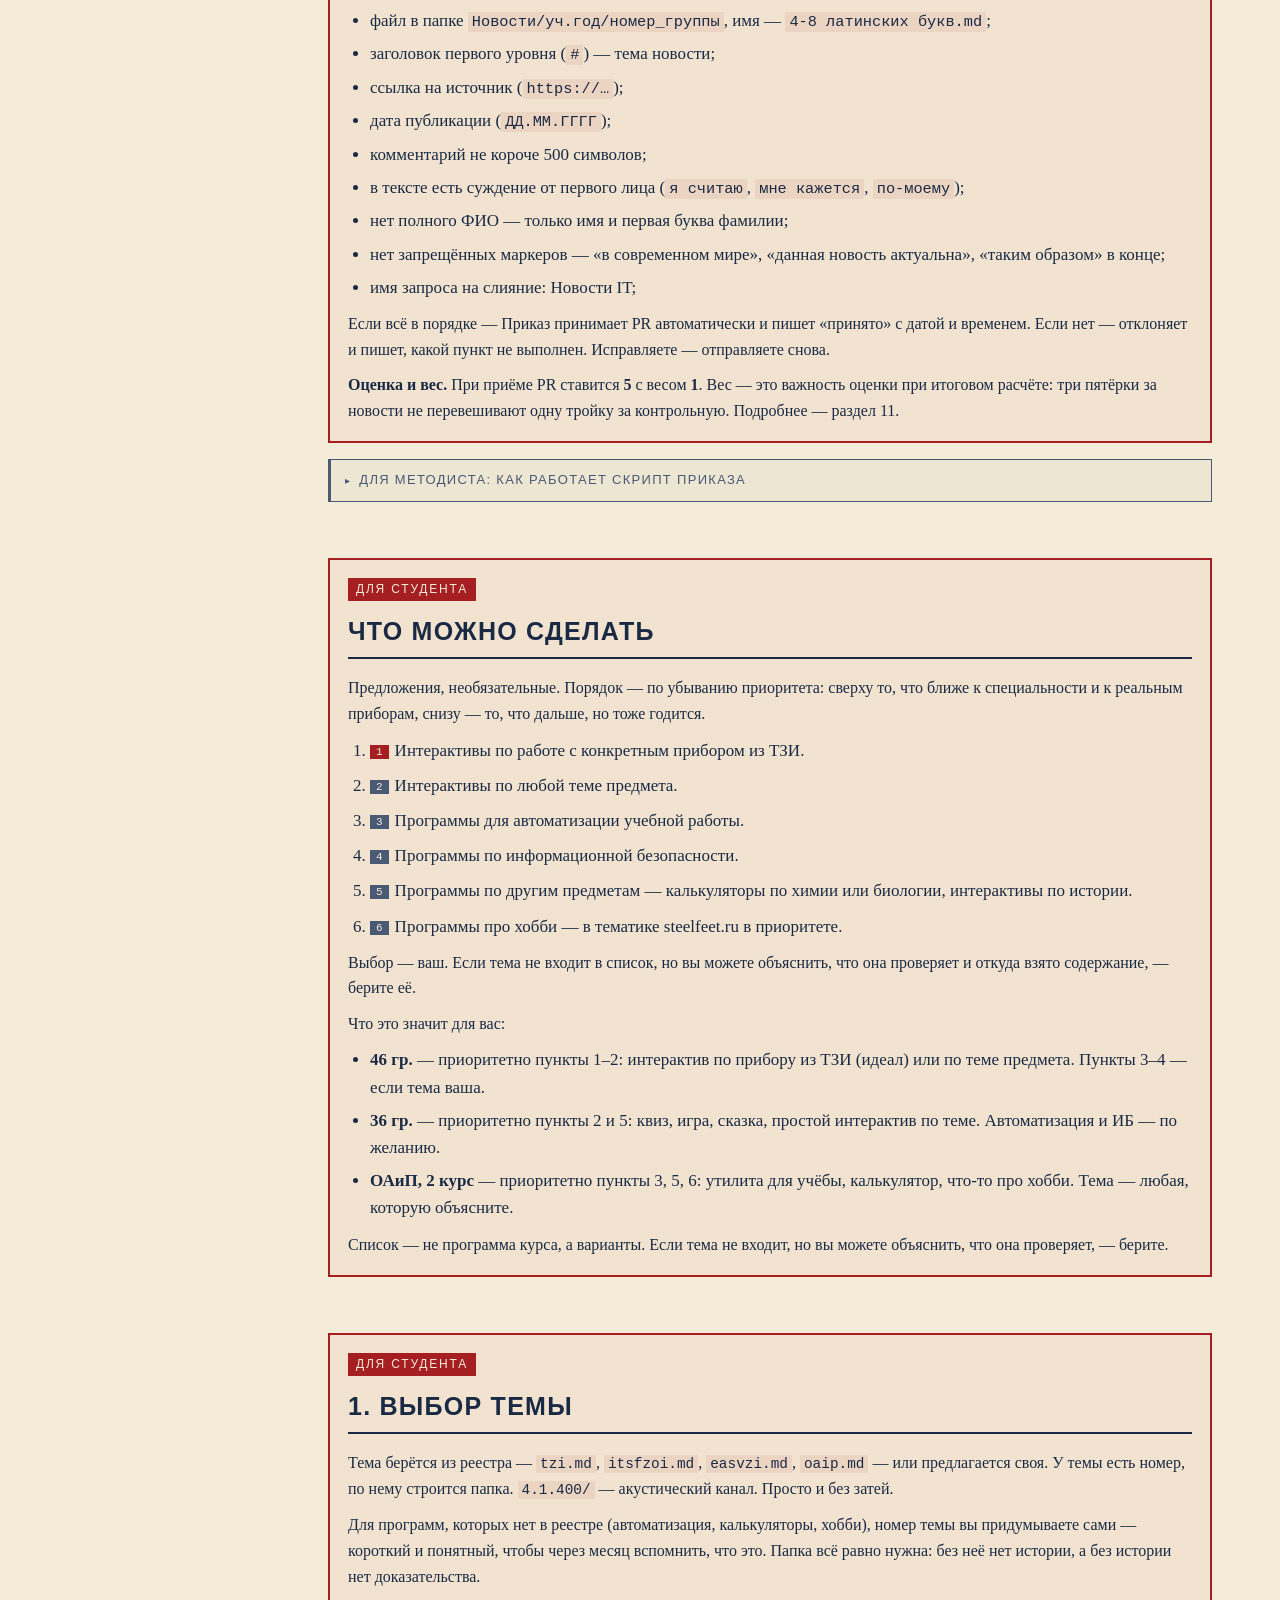
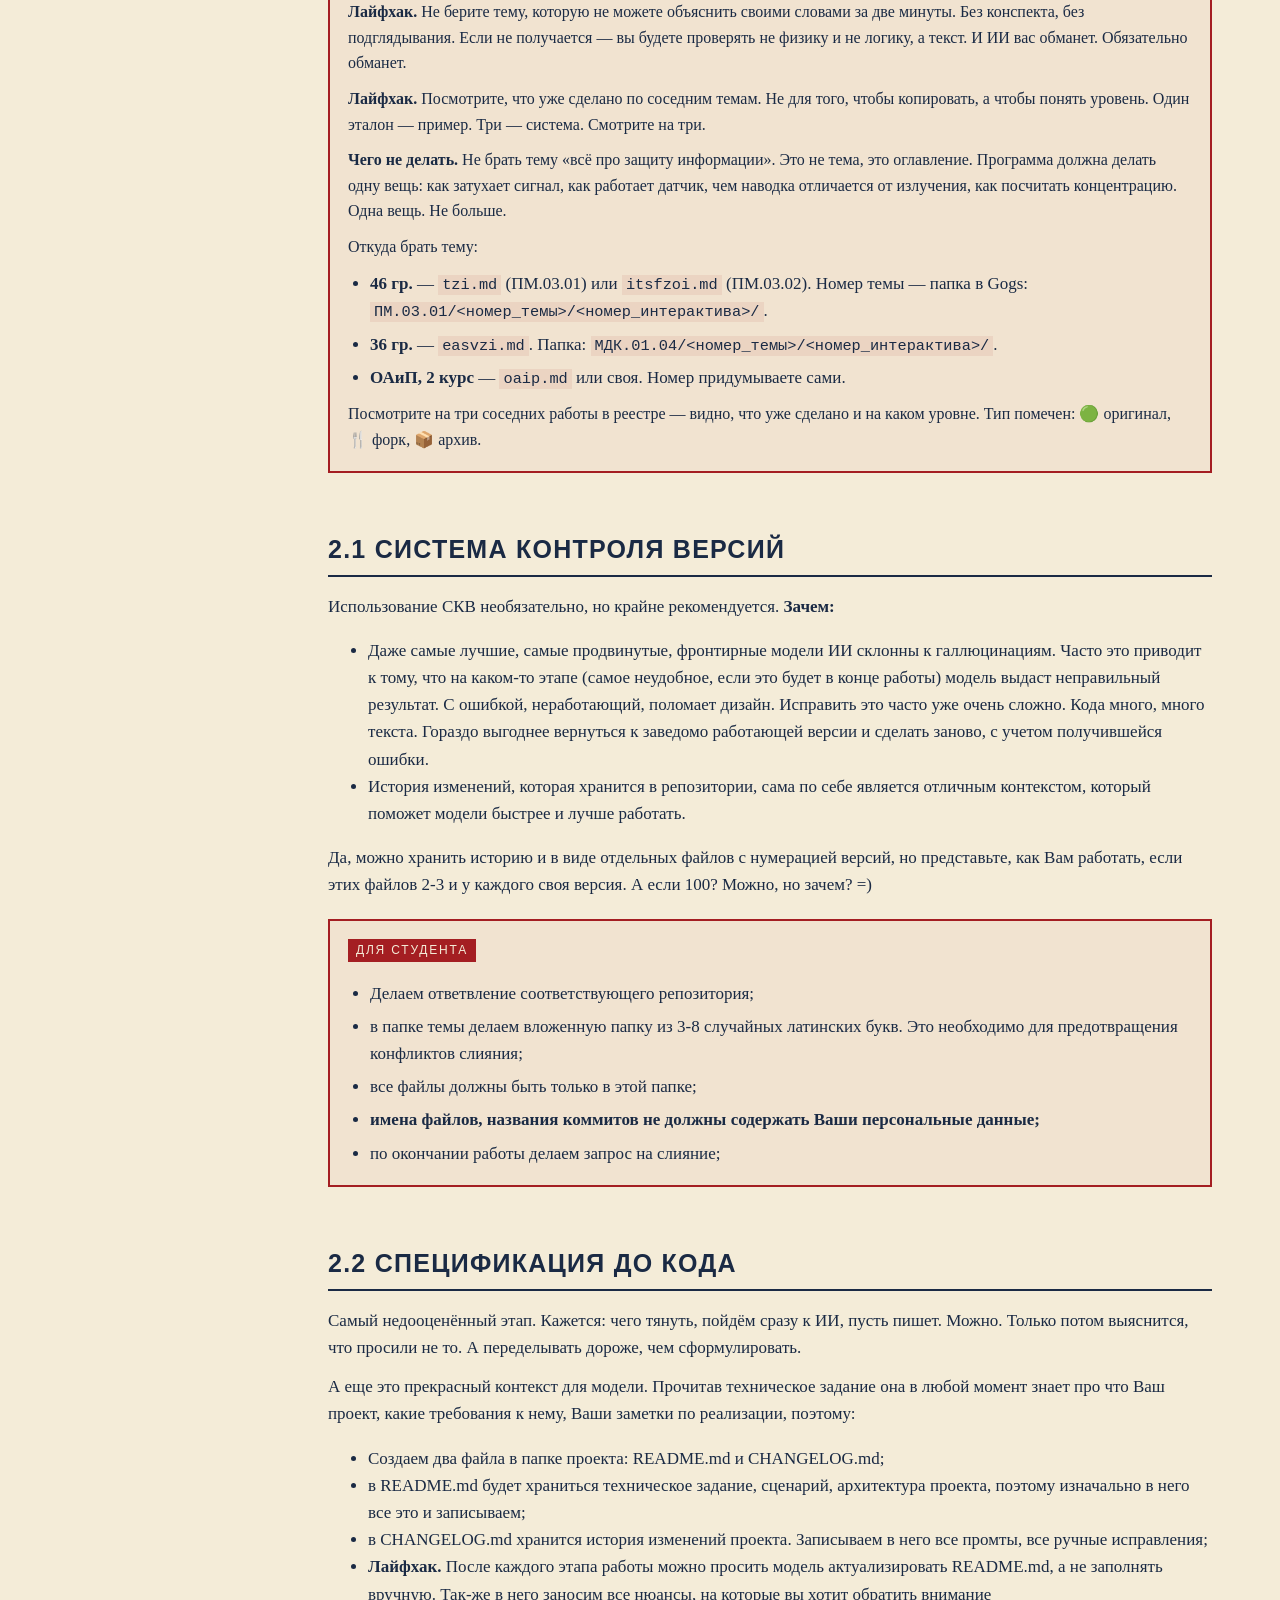
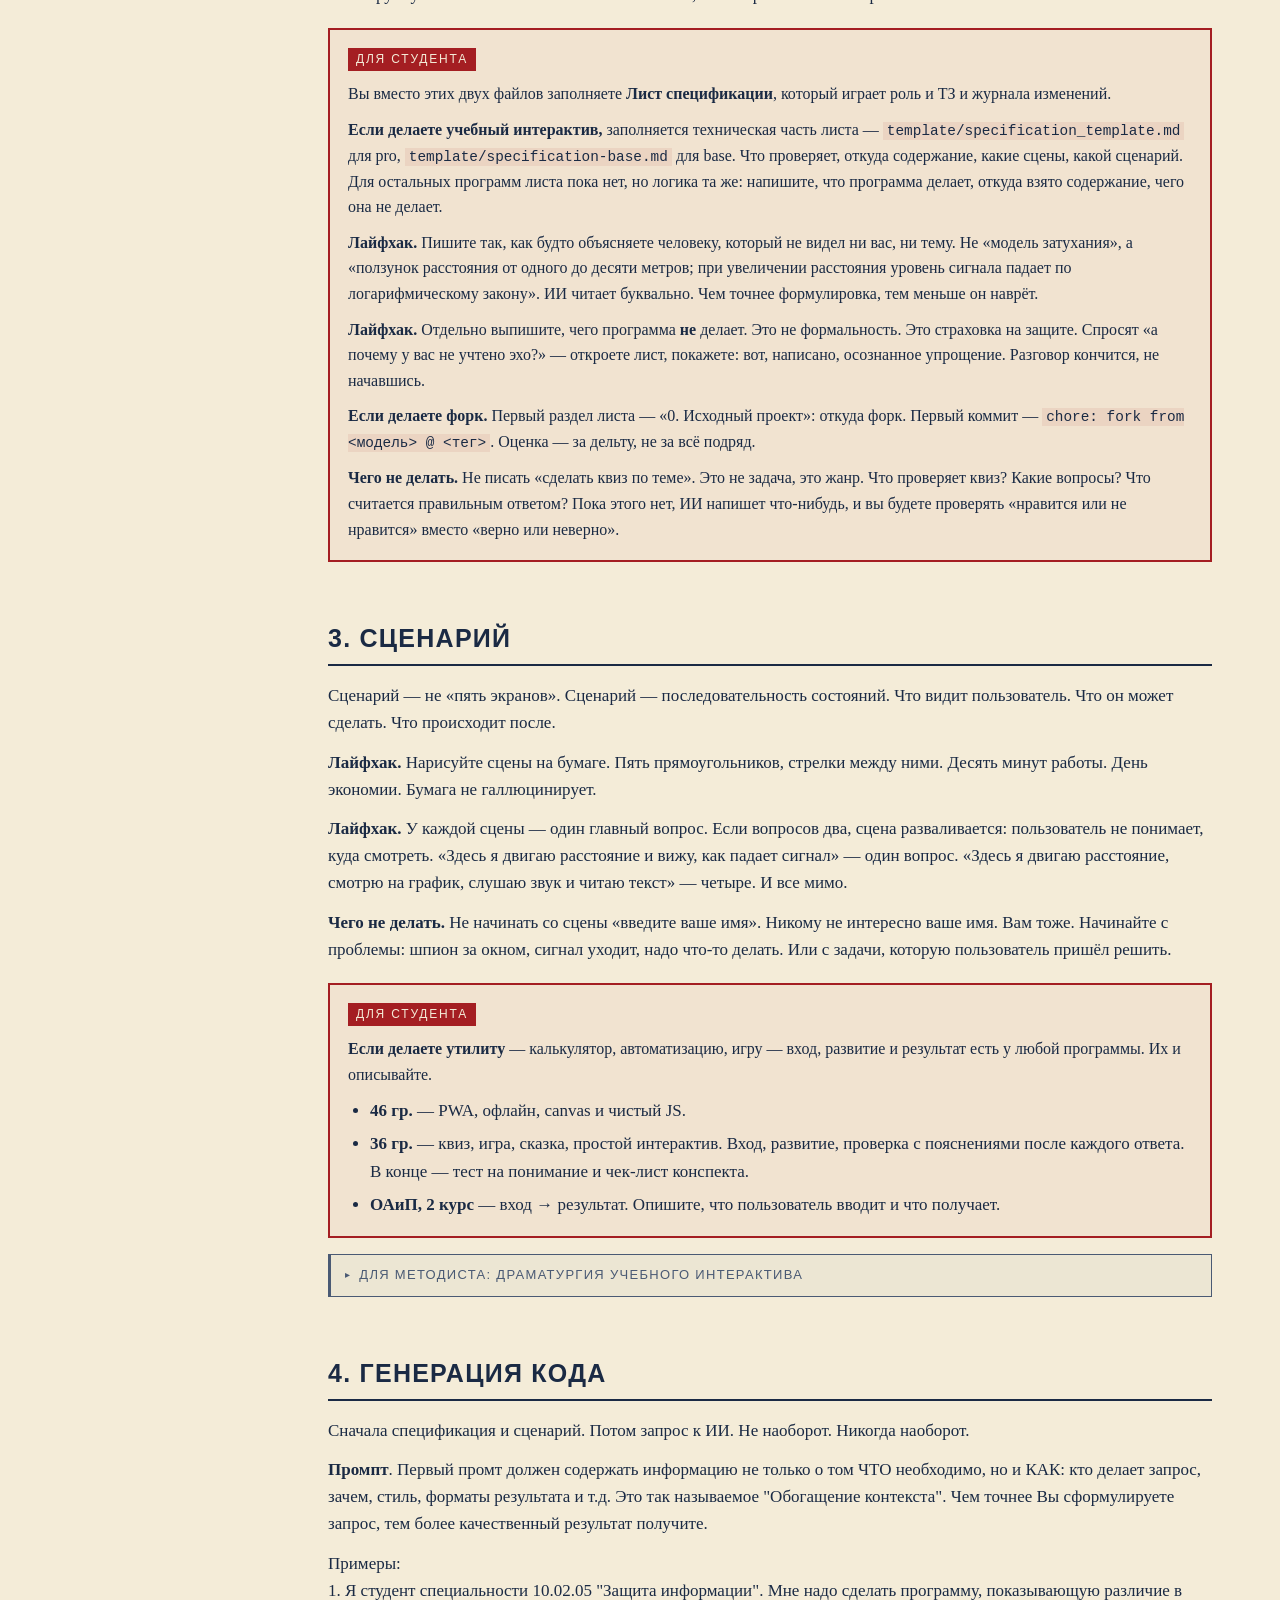
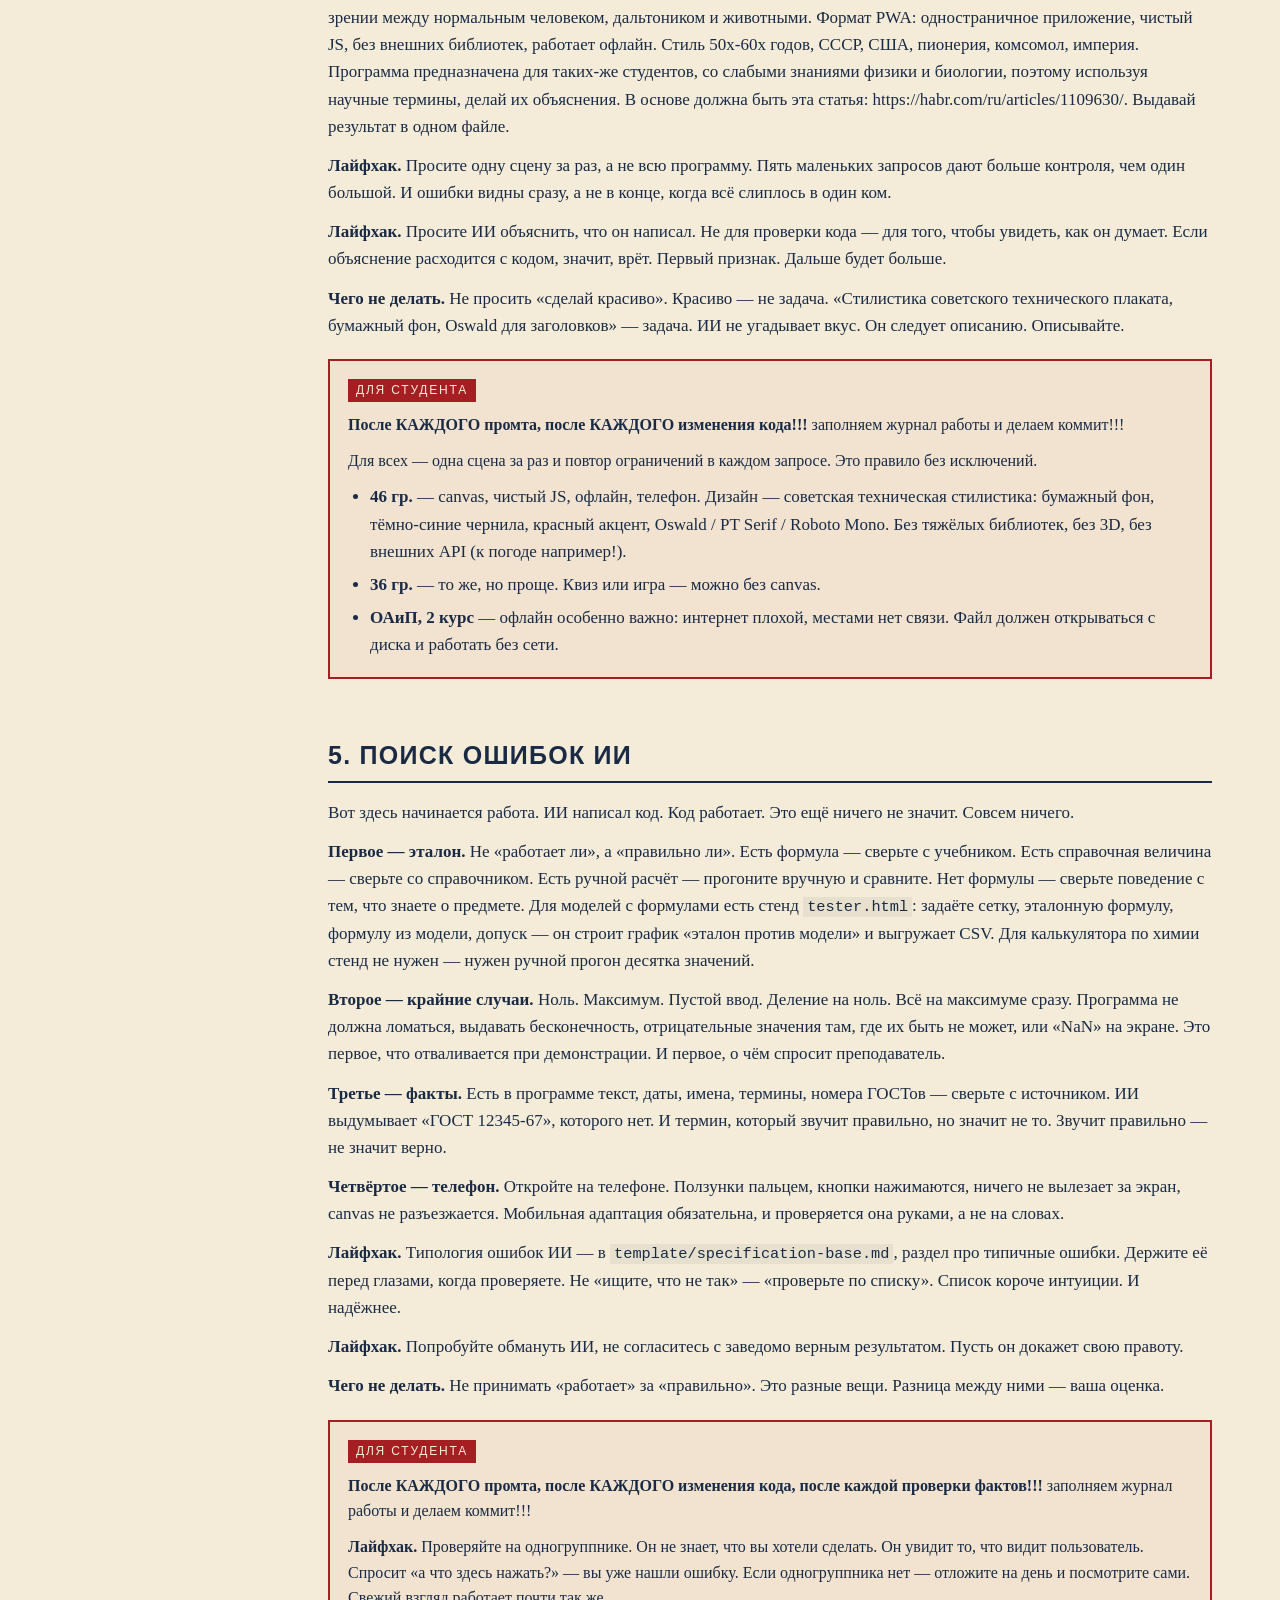
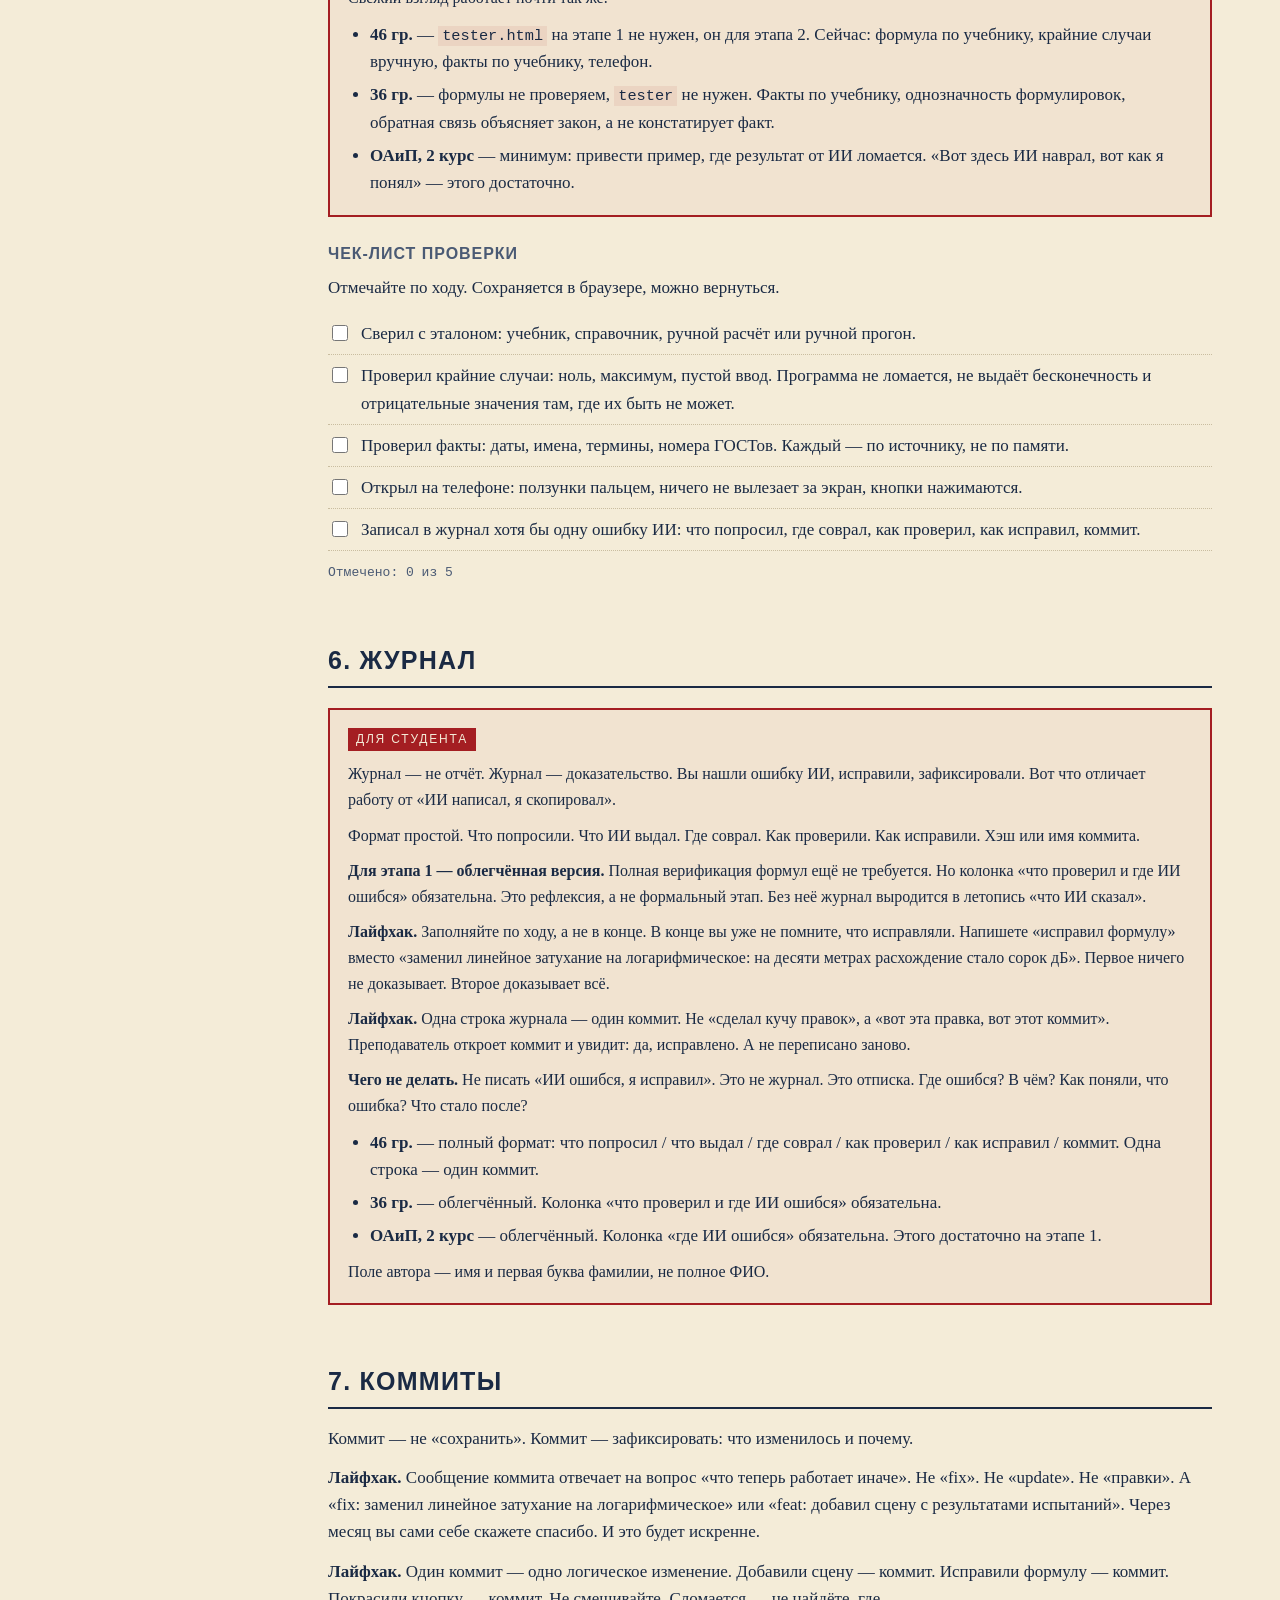
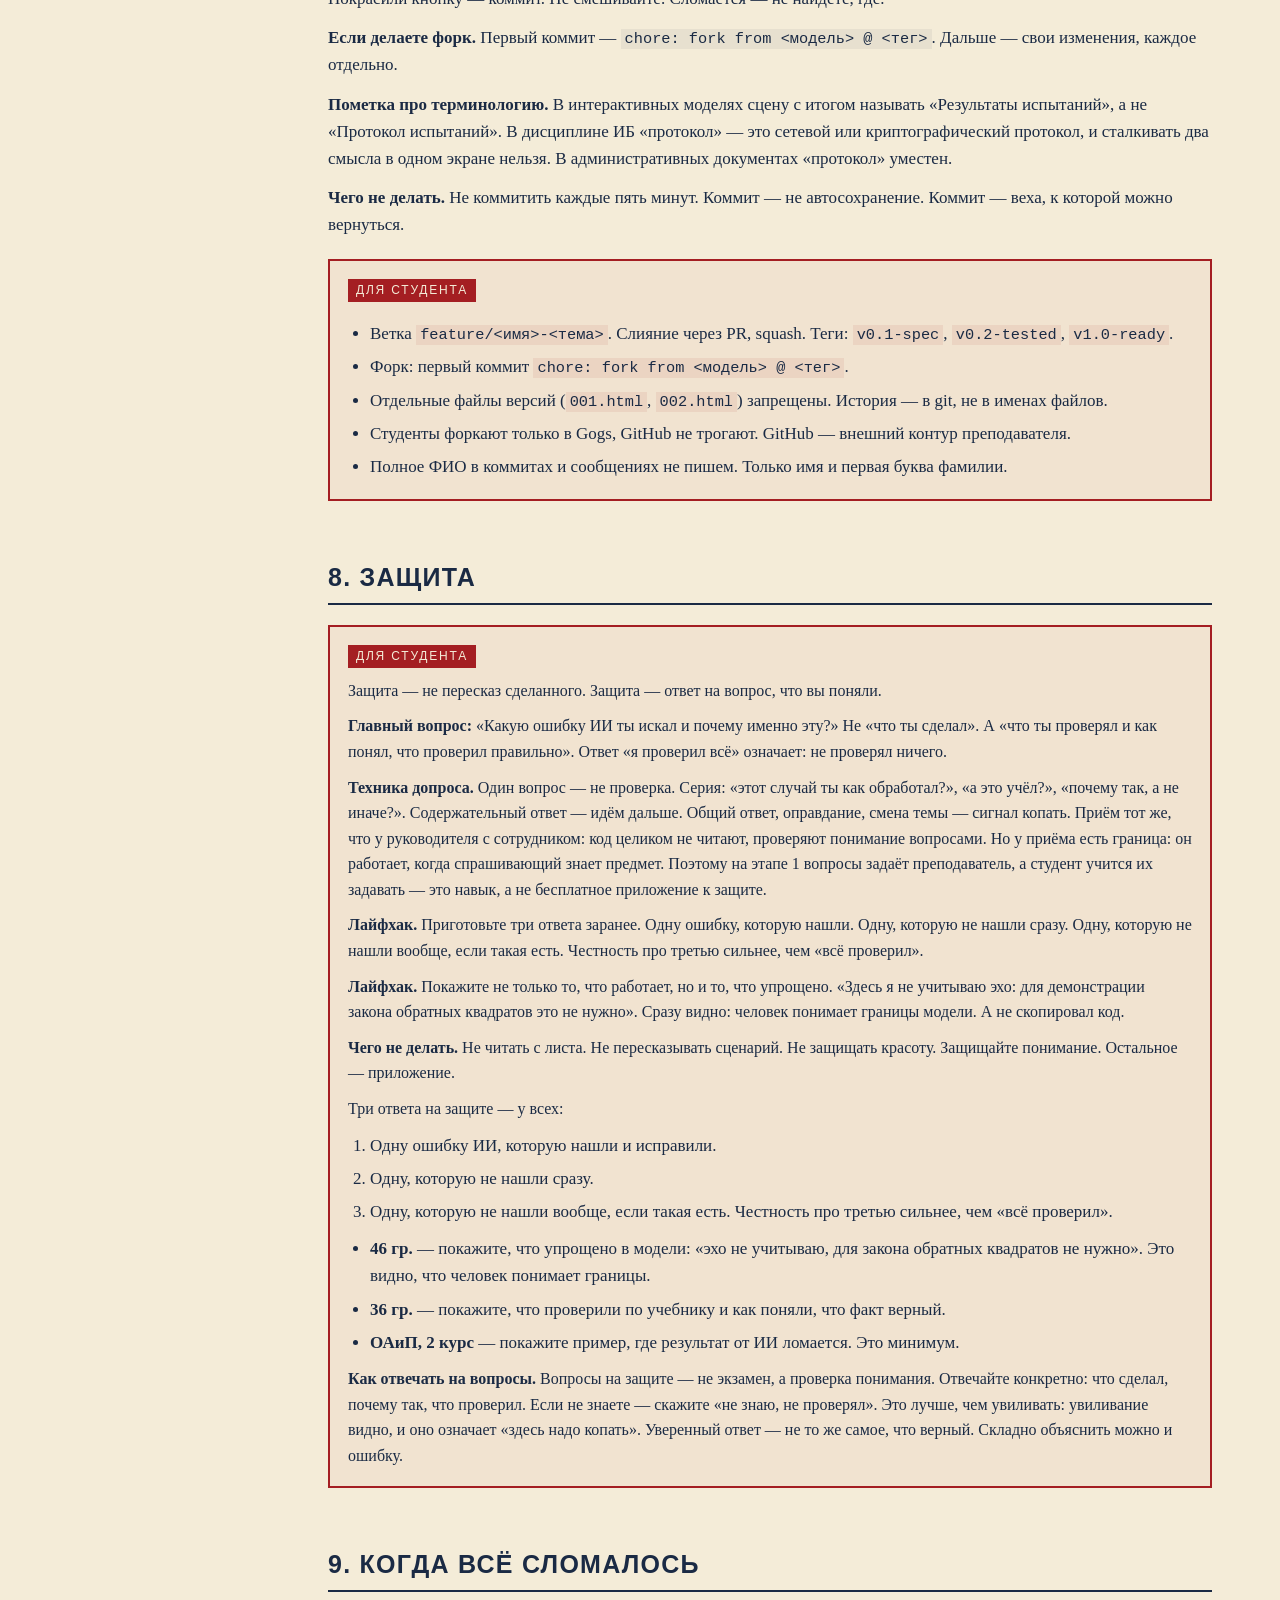
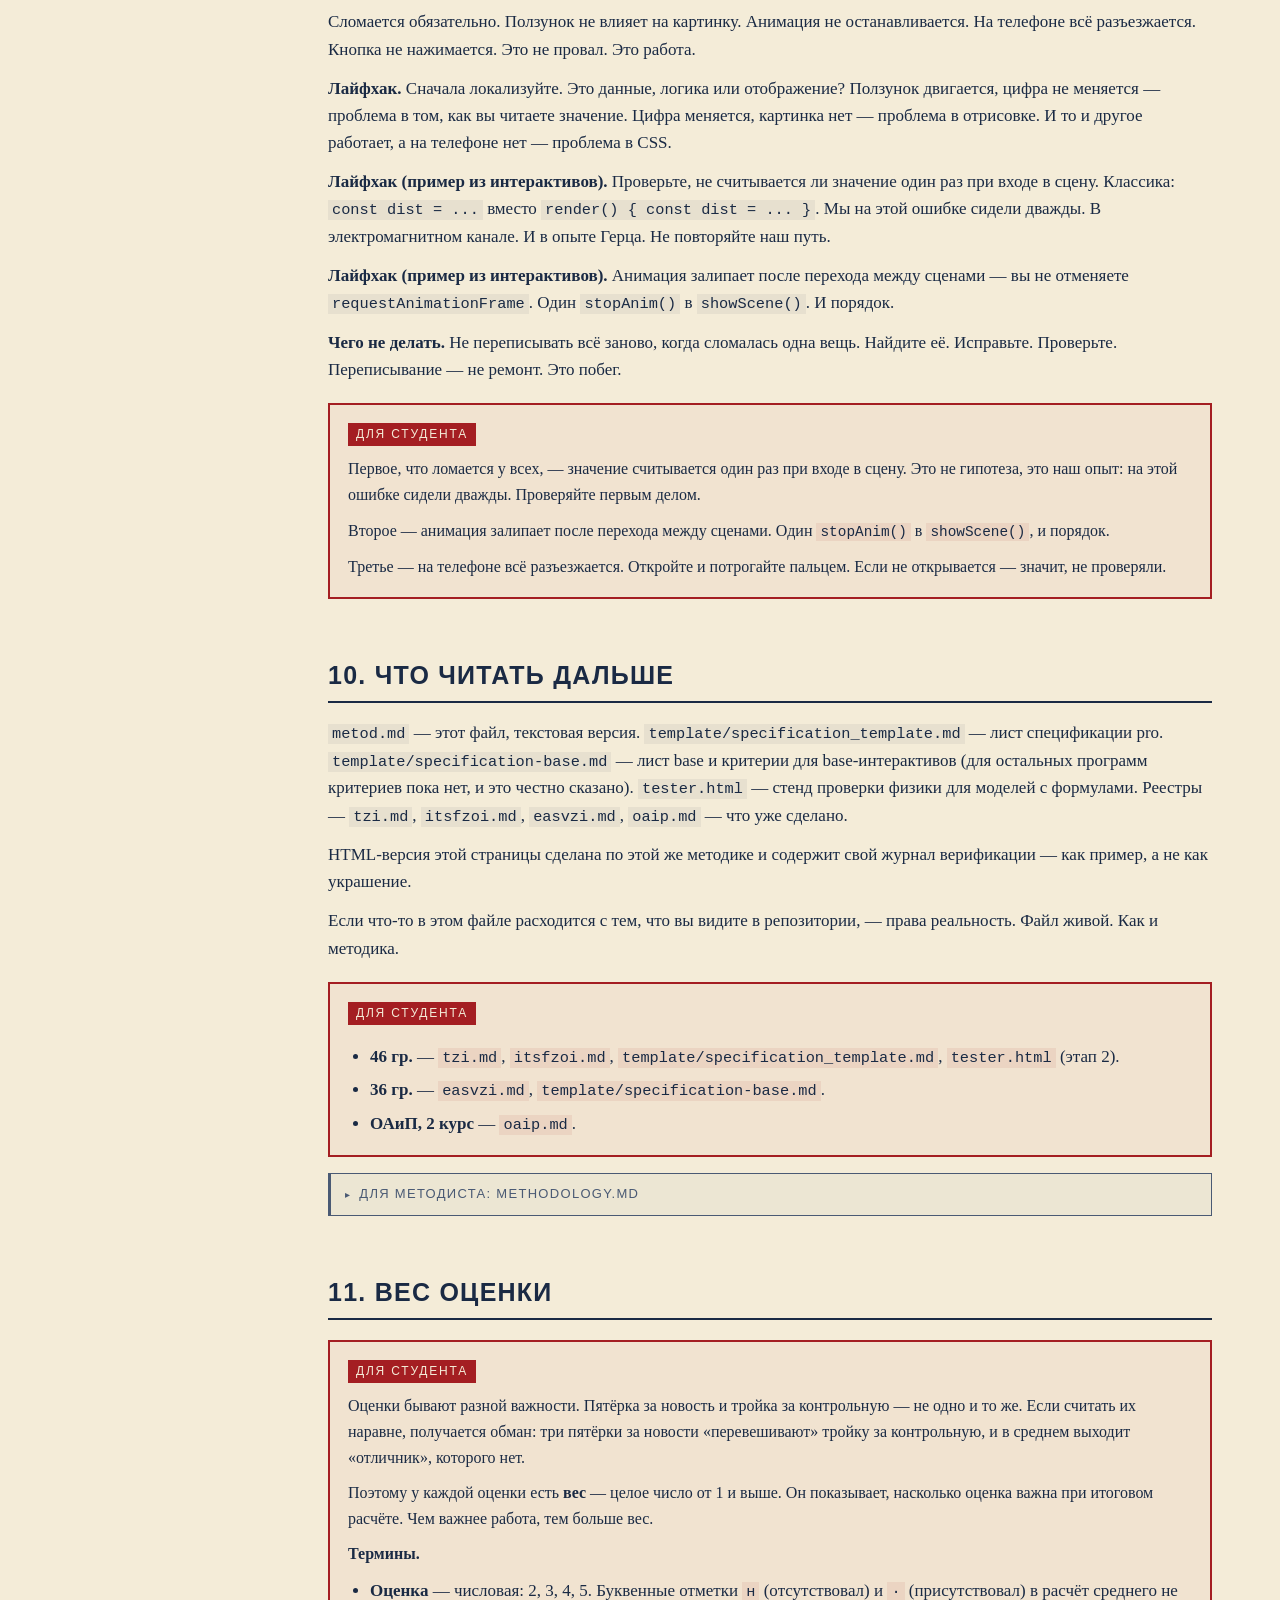
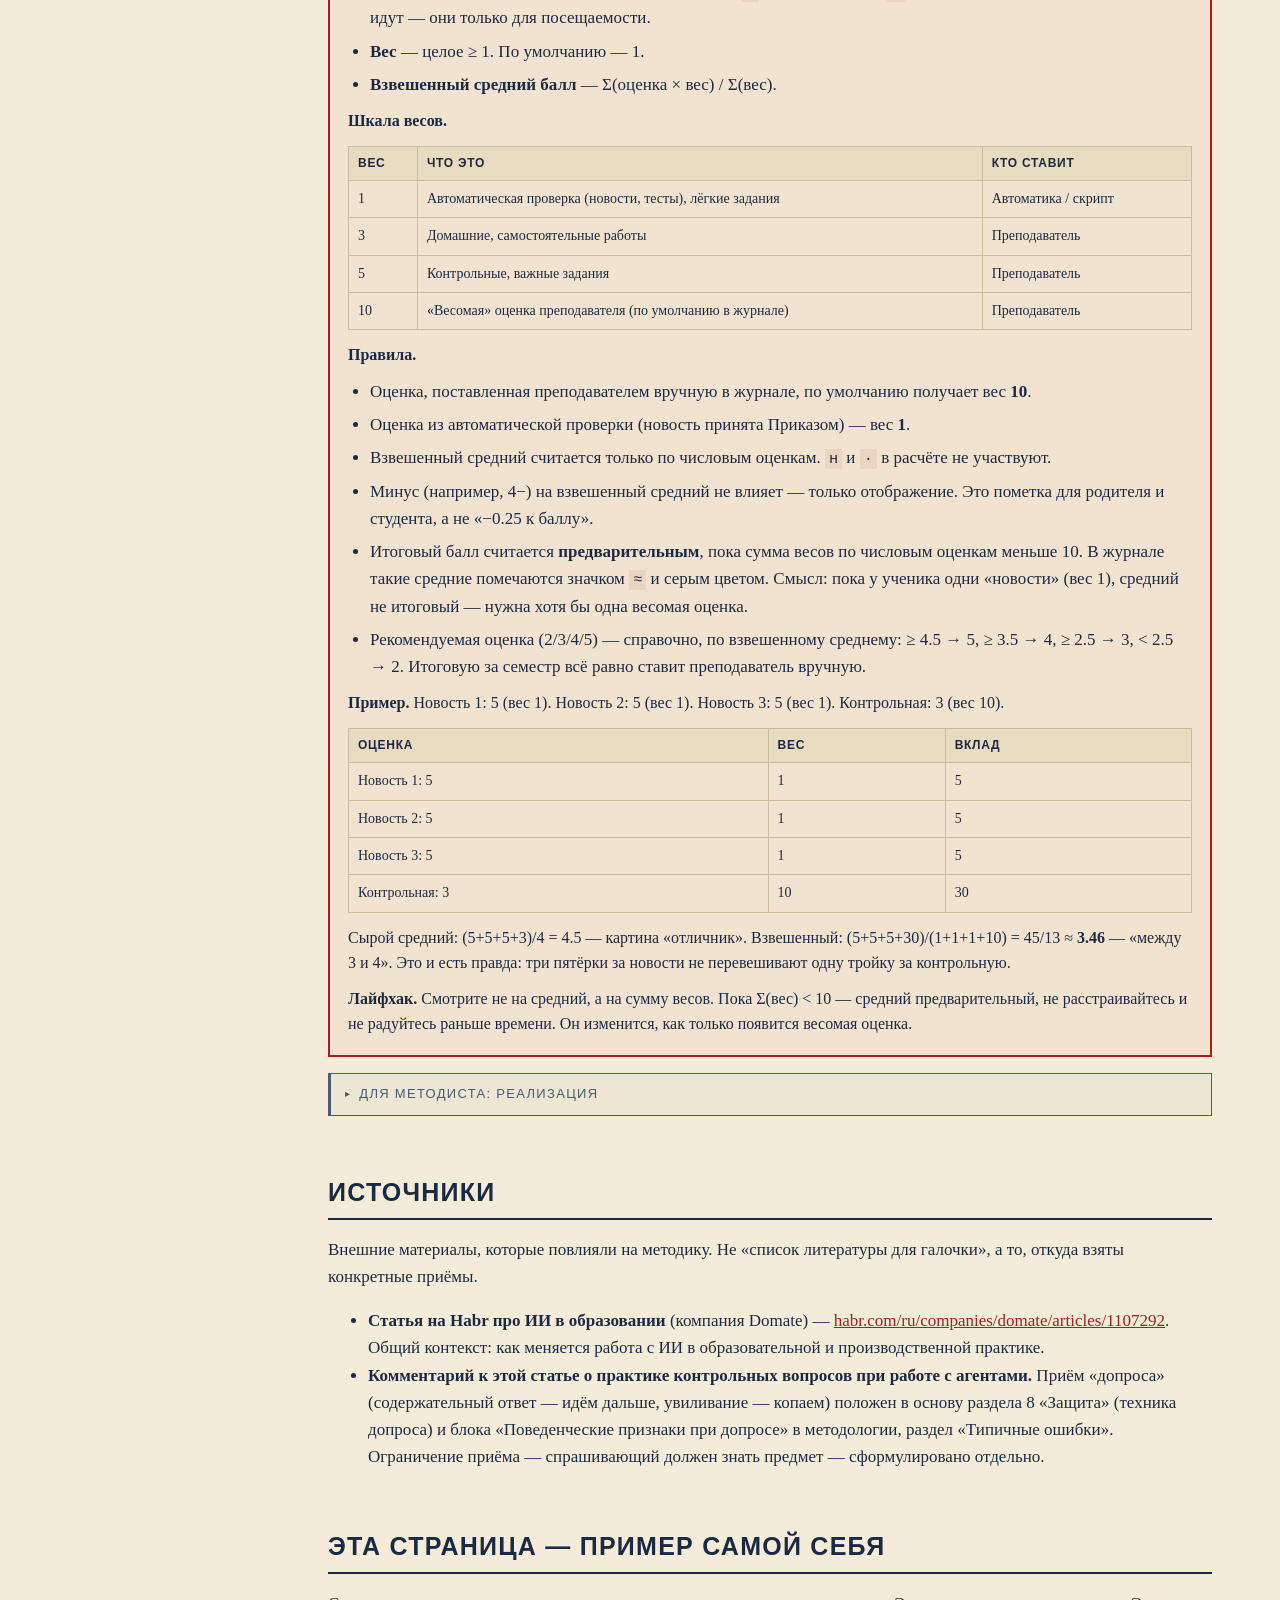
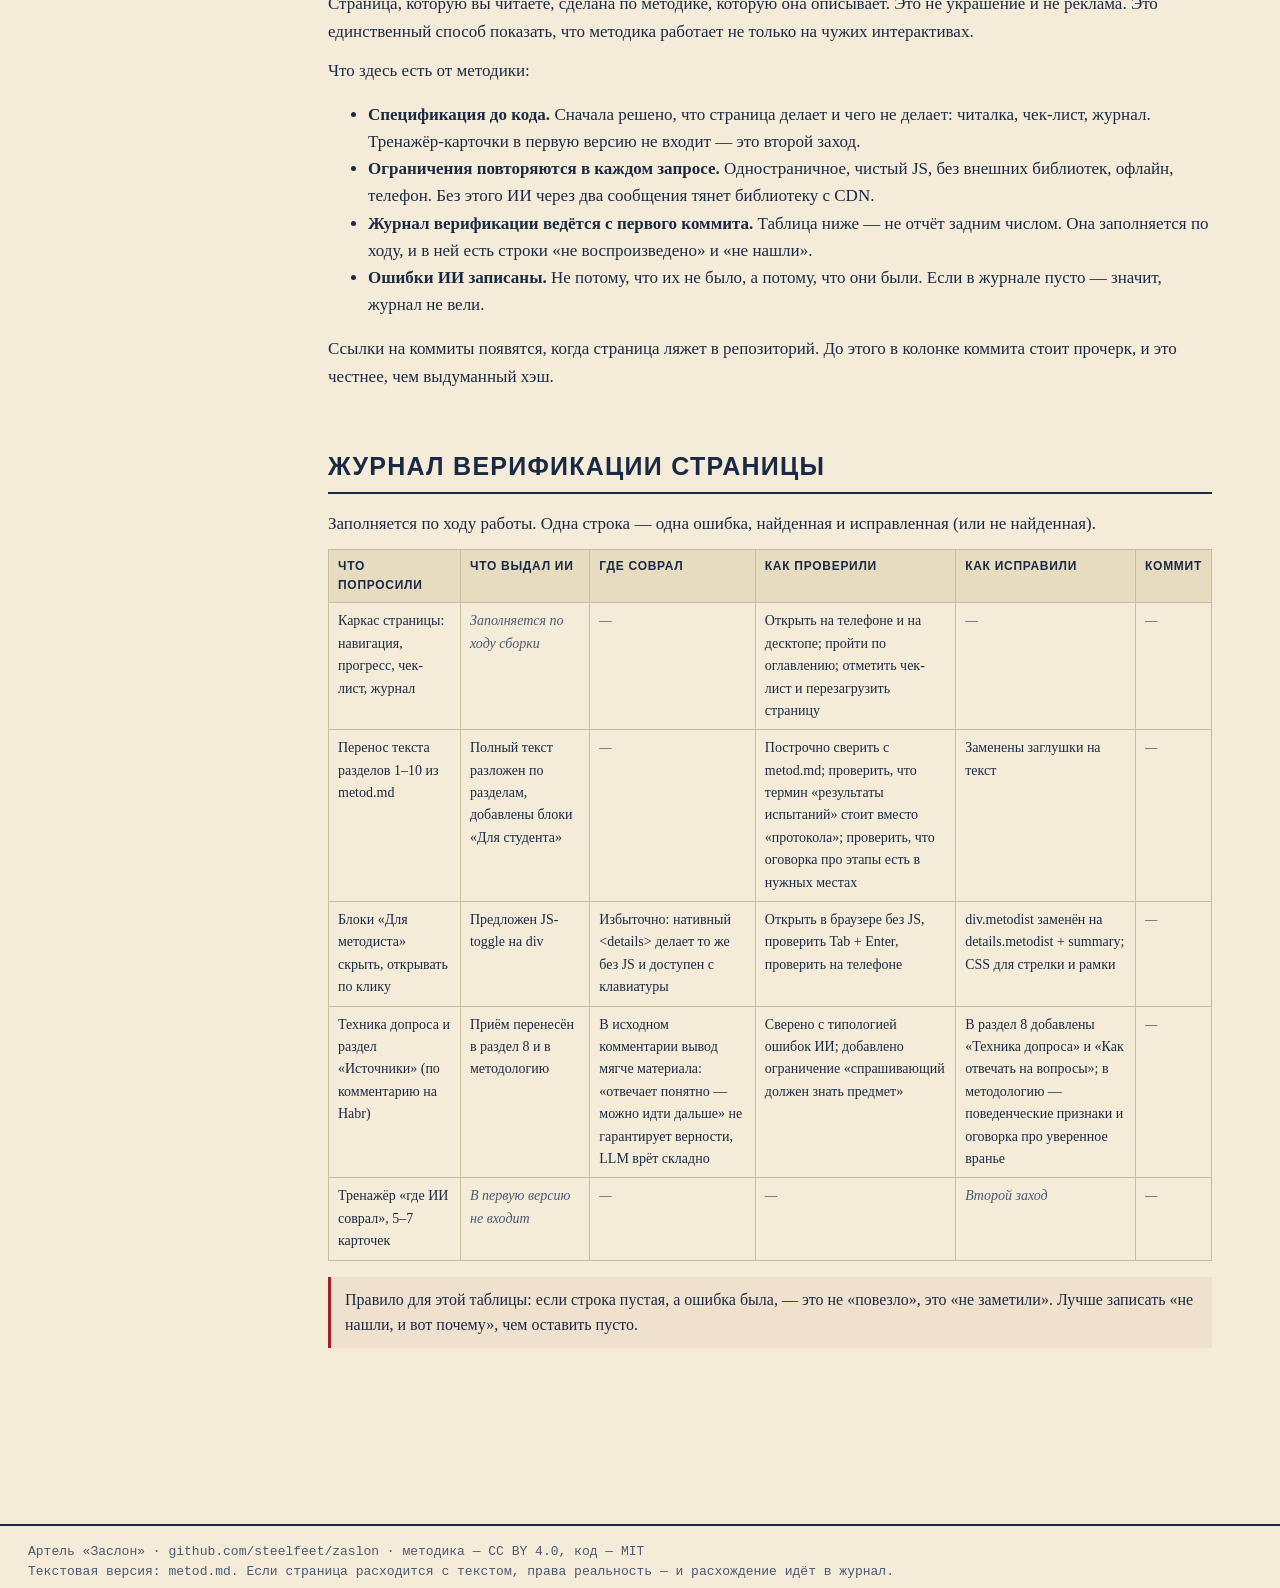
==== commit 058cbfc5: "fix" ====
--- a/metod.html
+++ b/metod.html
@@ -323,7 +323,6 @@
 
     <p><strong>Требования к файлу</strong> (что проверяет скрипт):</p>
     <ul>
-      <li>имя коммита: Новости IT;</li>
       <li>файл в папке <code>Новости/уч.год/номер_группы</code>, имя — <code>4-8 латинских букв.md</code>;</li>
       <li>заголовок первого уровня (<code>#</code>) — тема новости;</li>
       <li>ссылка на источник (<code>https://…</code>);</li>
@@ -332,7 +331,7 @@
       <li>в тексте есть суждение от первого лица (<code>я считаю</code>, <code>мне кажется</code>, <code>по-моему</code>);</li>
       <li>нет полного ФИО — только имя и первая буква фамилии;</li>
       <li>нет запрещённых маркеров — «в современном мире», «данная новость актуальна», «таким образом» в конце;</li>
-      <li>только <strong>новые</strong> файлы в PR, старые не правятся;</li>
+      <li>имя запроса на слияние: Новости IT;</li>
     </ul>
     <p>Если всё в порядке — Приказ принимает PR автоматически и пишет «принято» с датой и временем. Если нет — отклоняет и пишет, какой пункт не выполнен. Исправляете — отправляете снова.</p>
     <p><strong>Оценка и вес.</strong> При приёме PR ставится <strong>5</strong> с весом <strong>1</strong>. Вес — это важность оценки при итоговом расчёте: три пятёрки за новости не перевешивают одну тройку за контрольную. Подробнее — раздел 11.</p>
